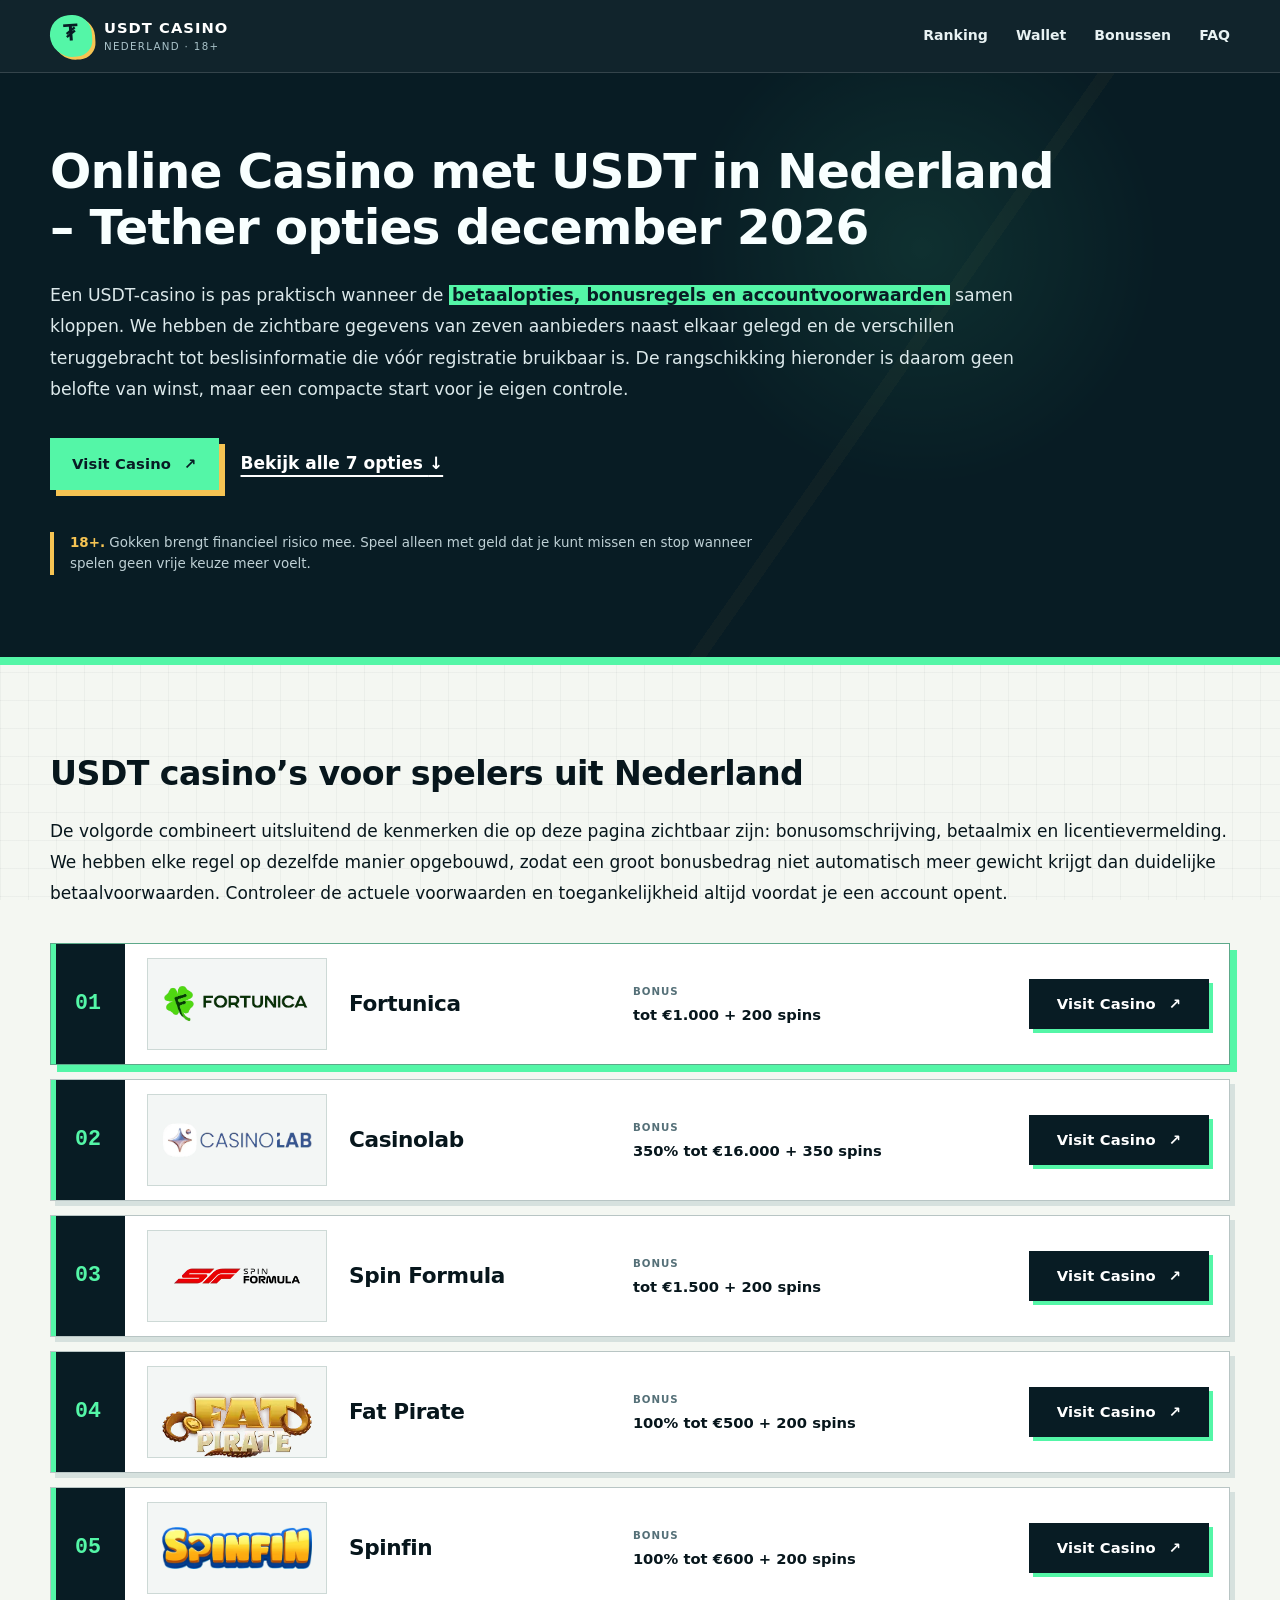
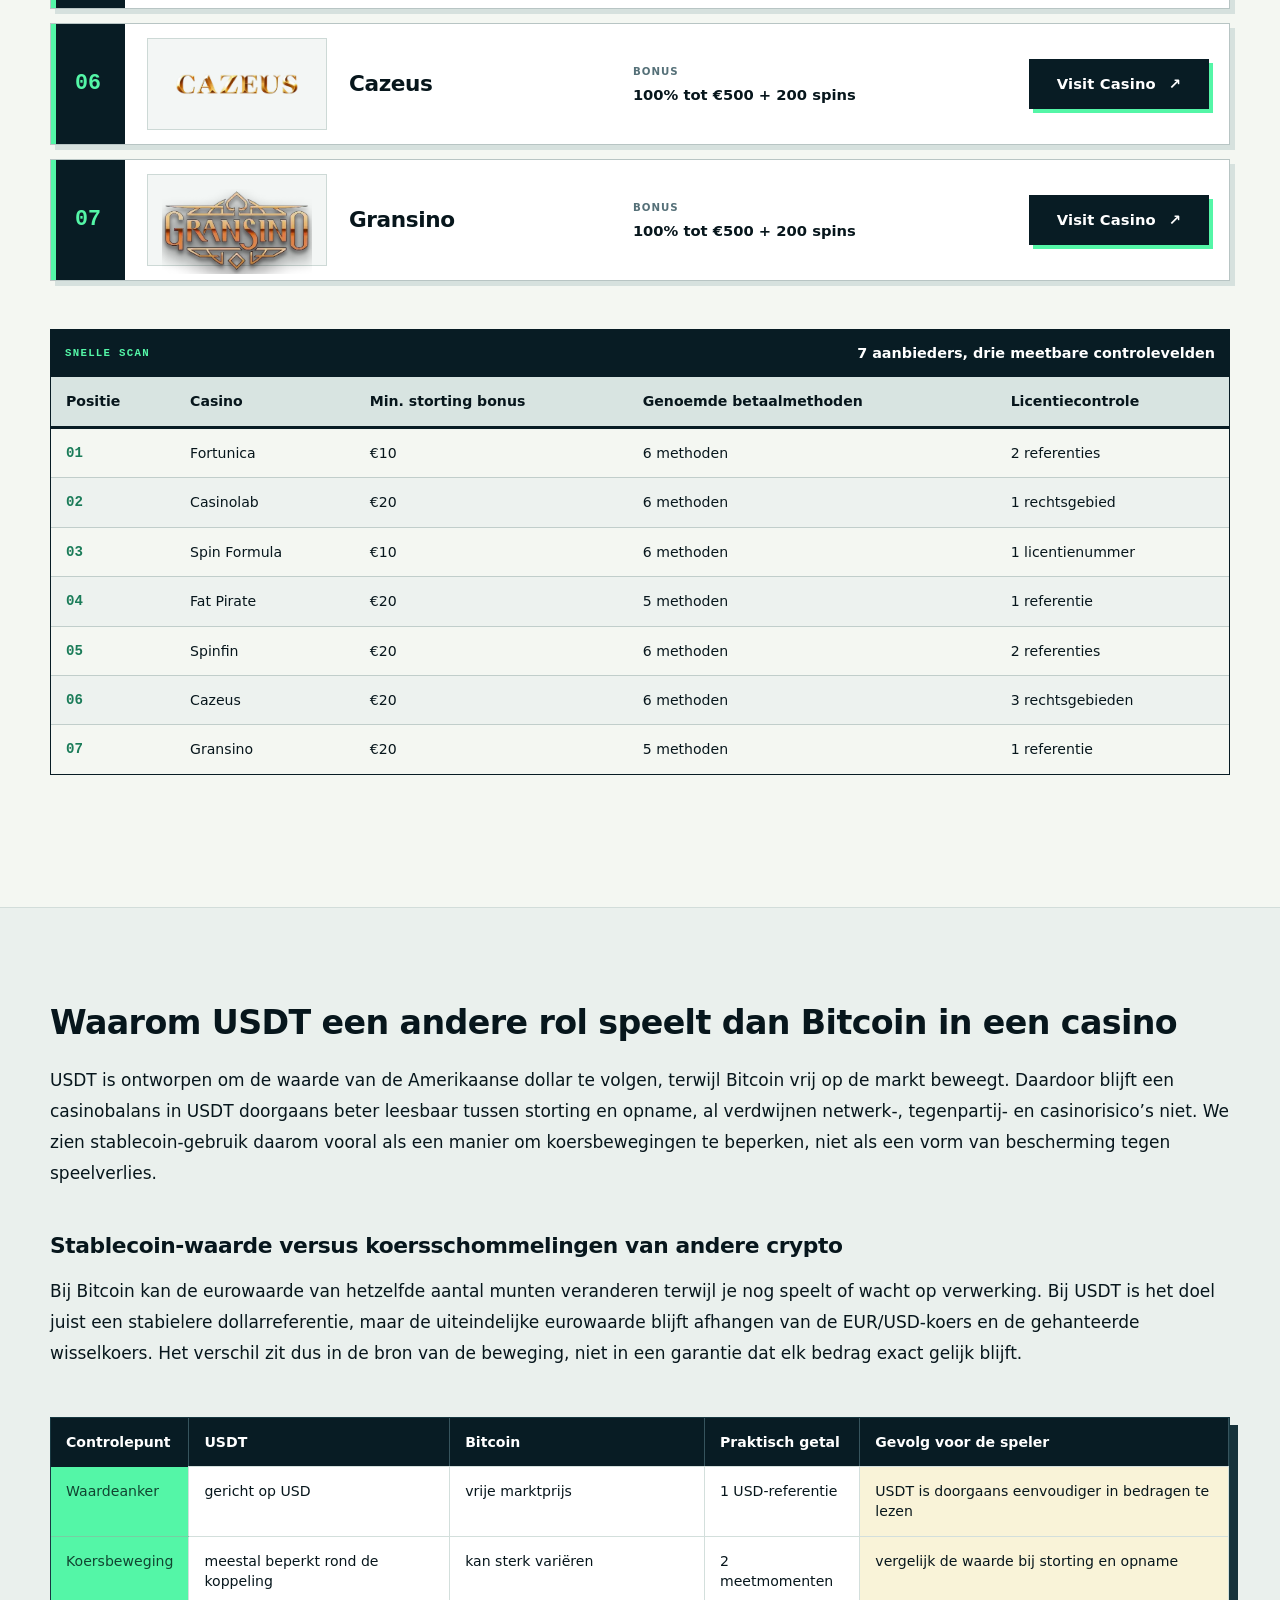
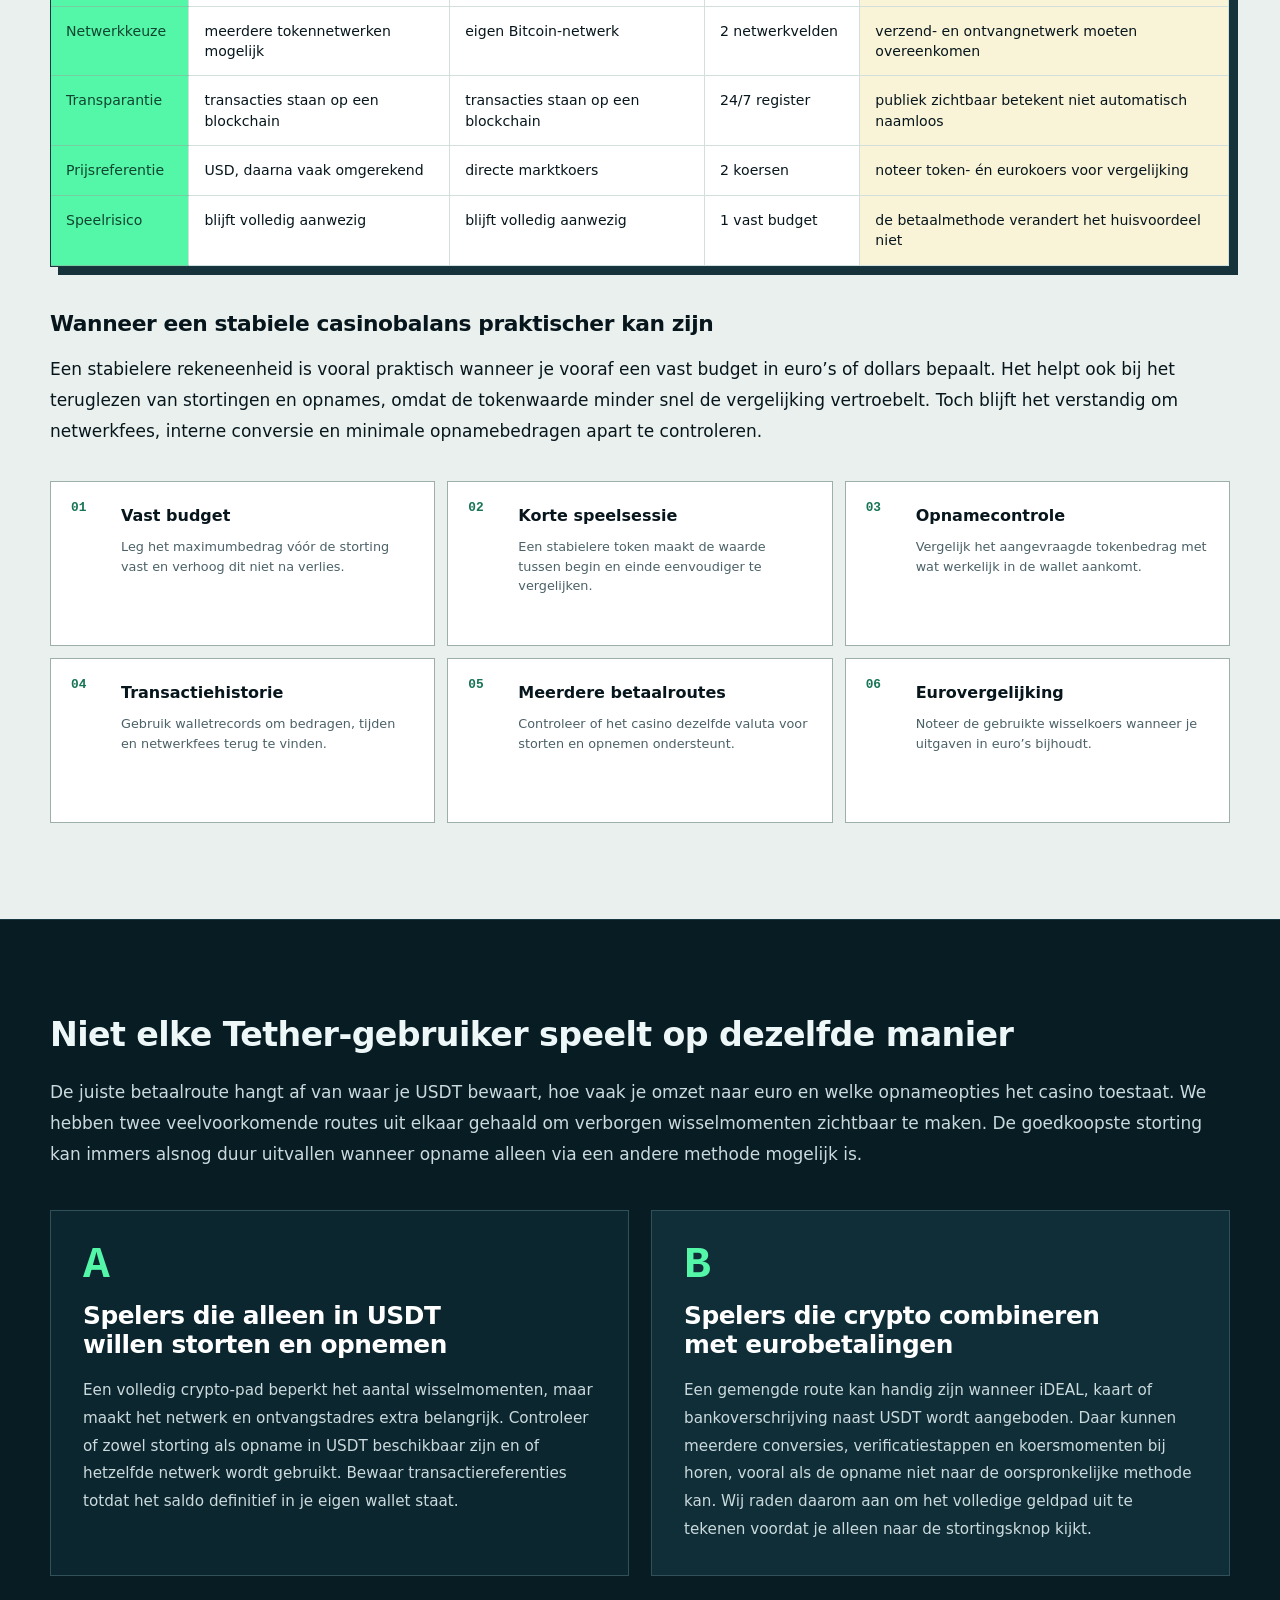
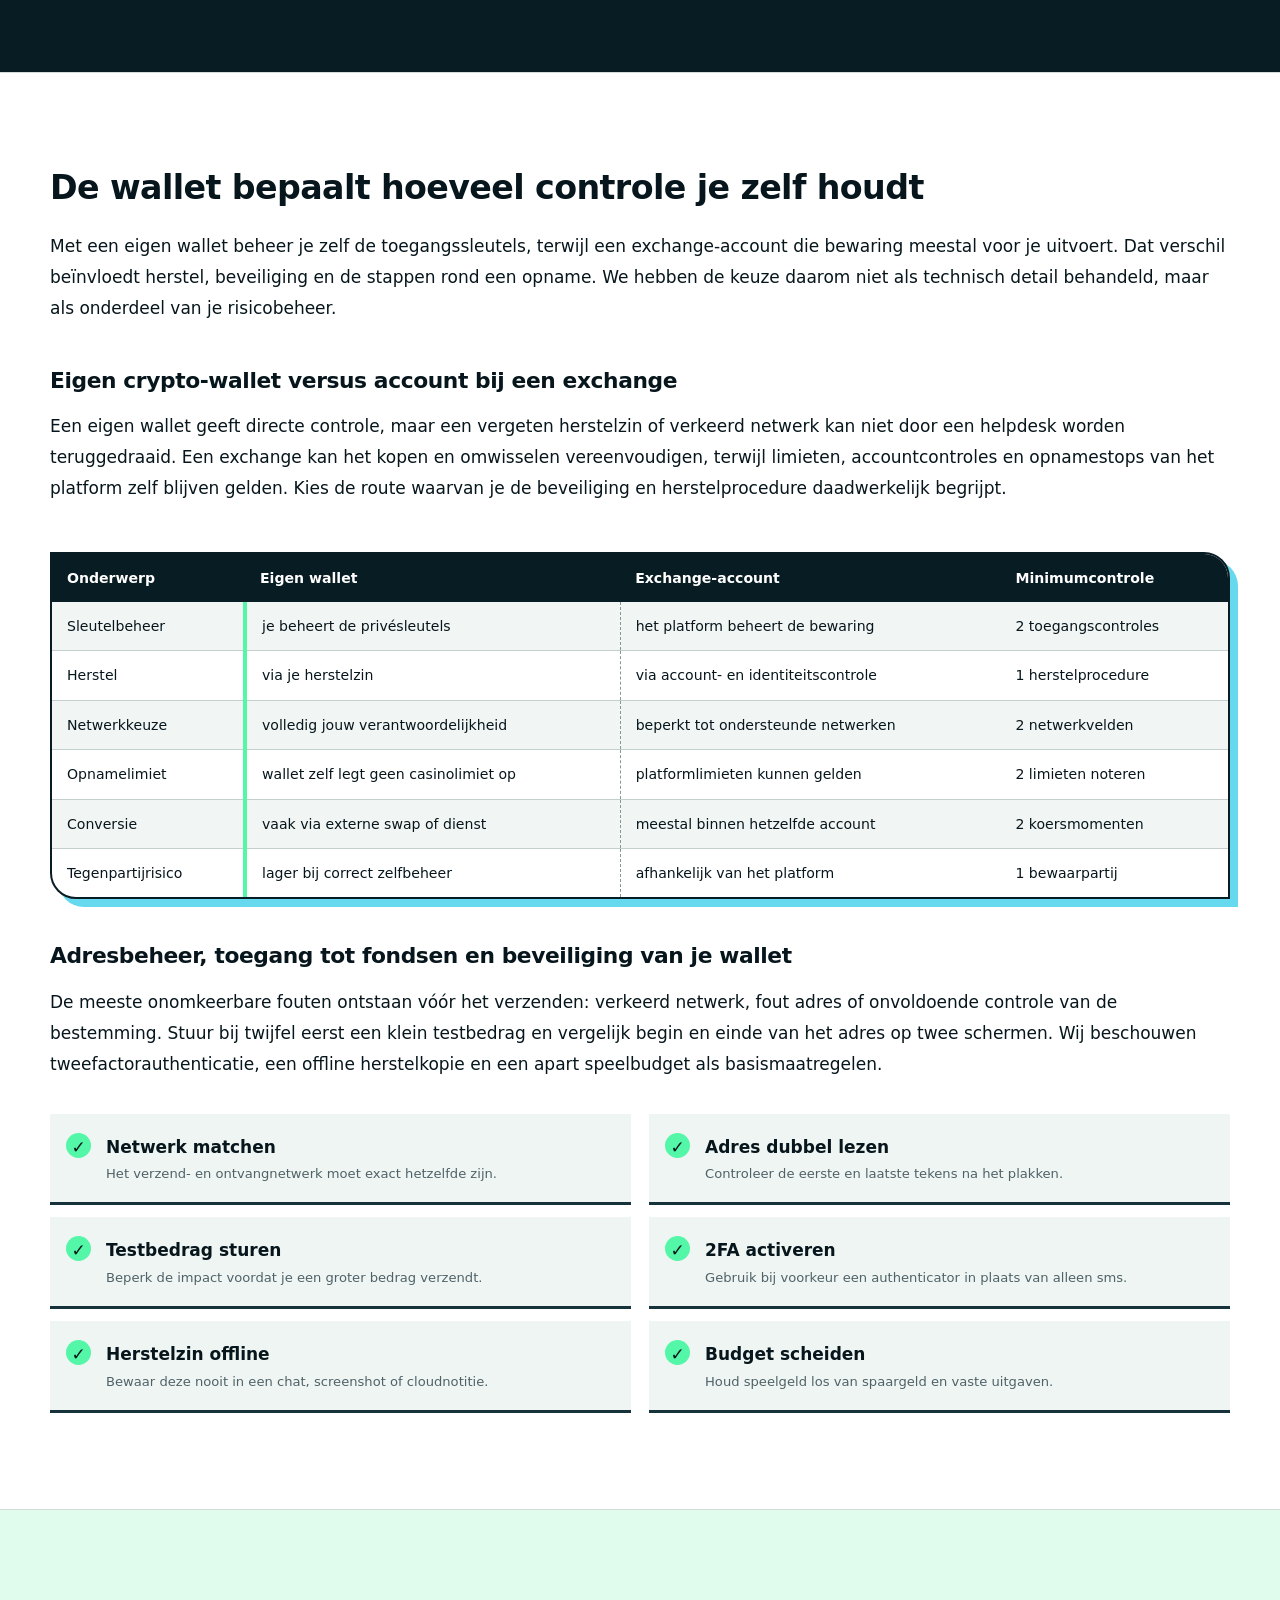
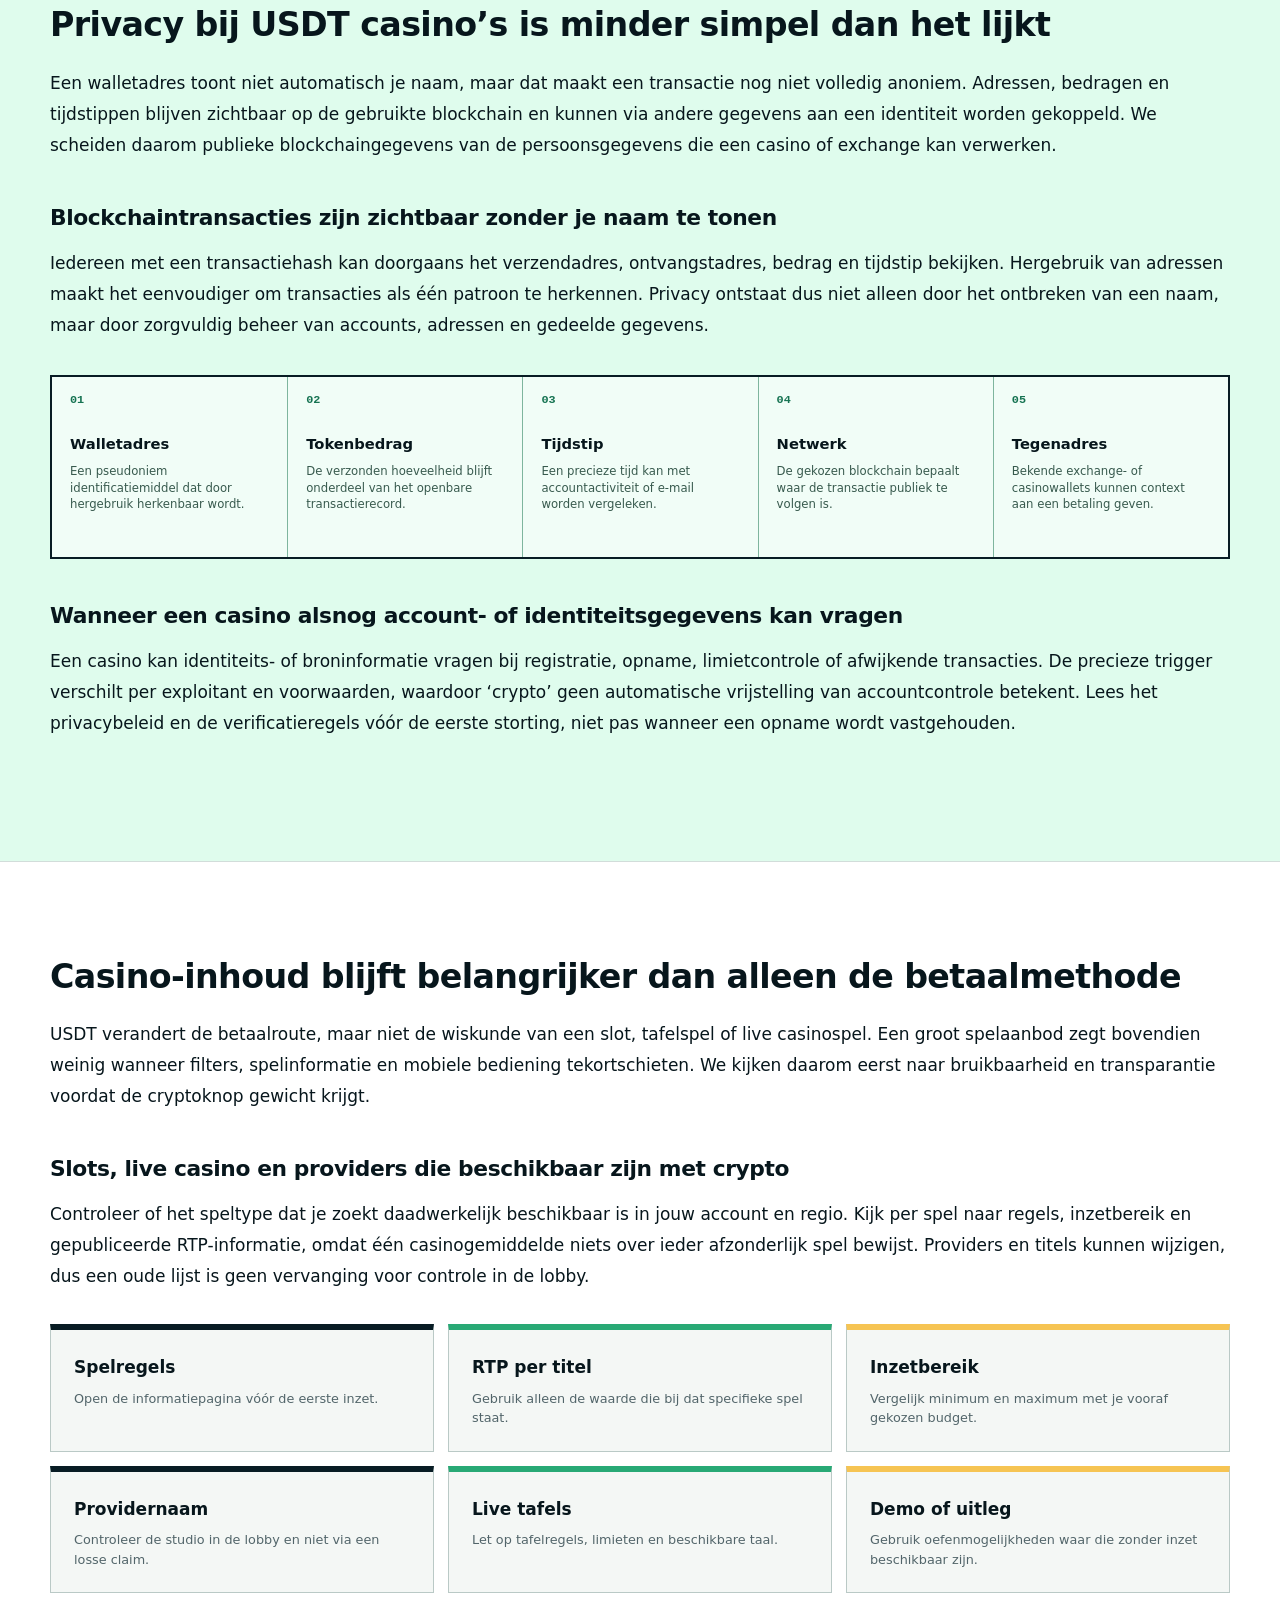
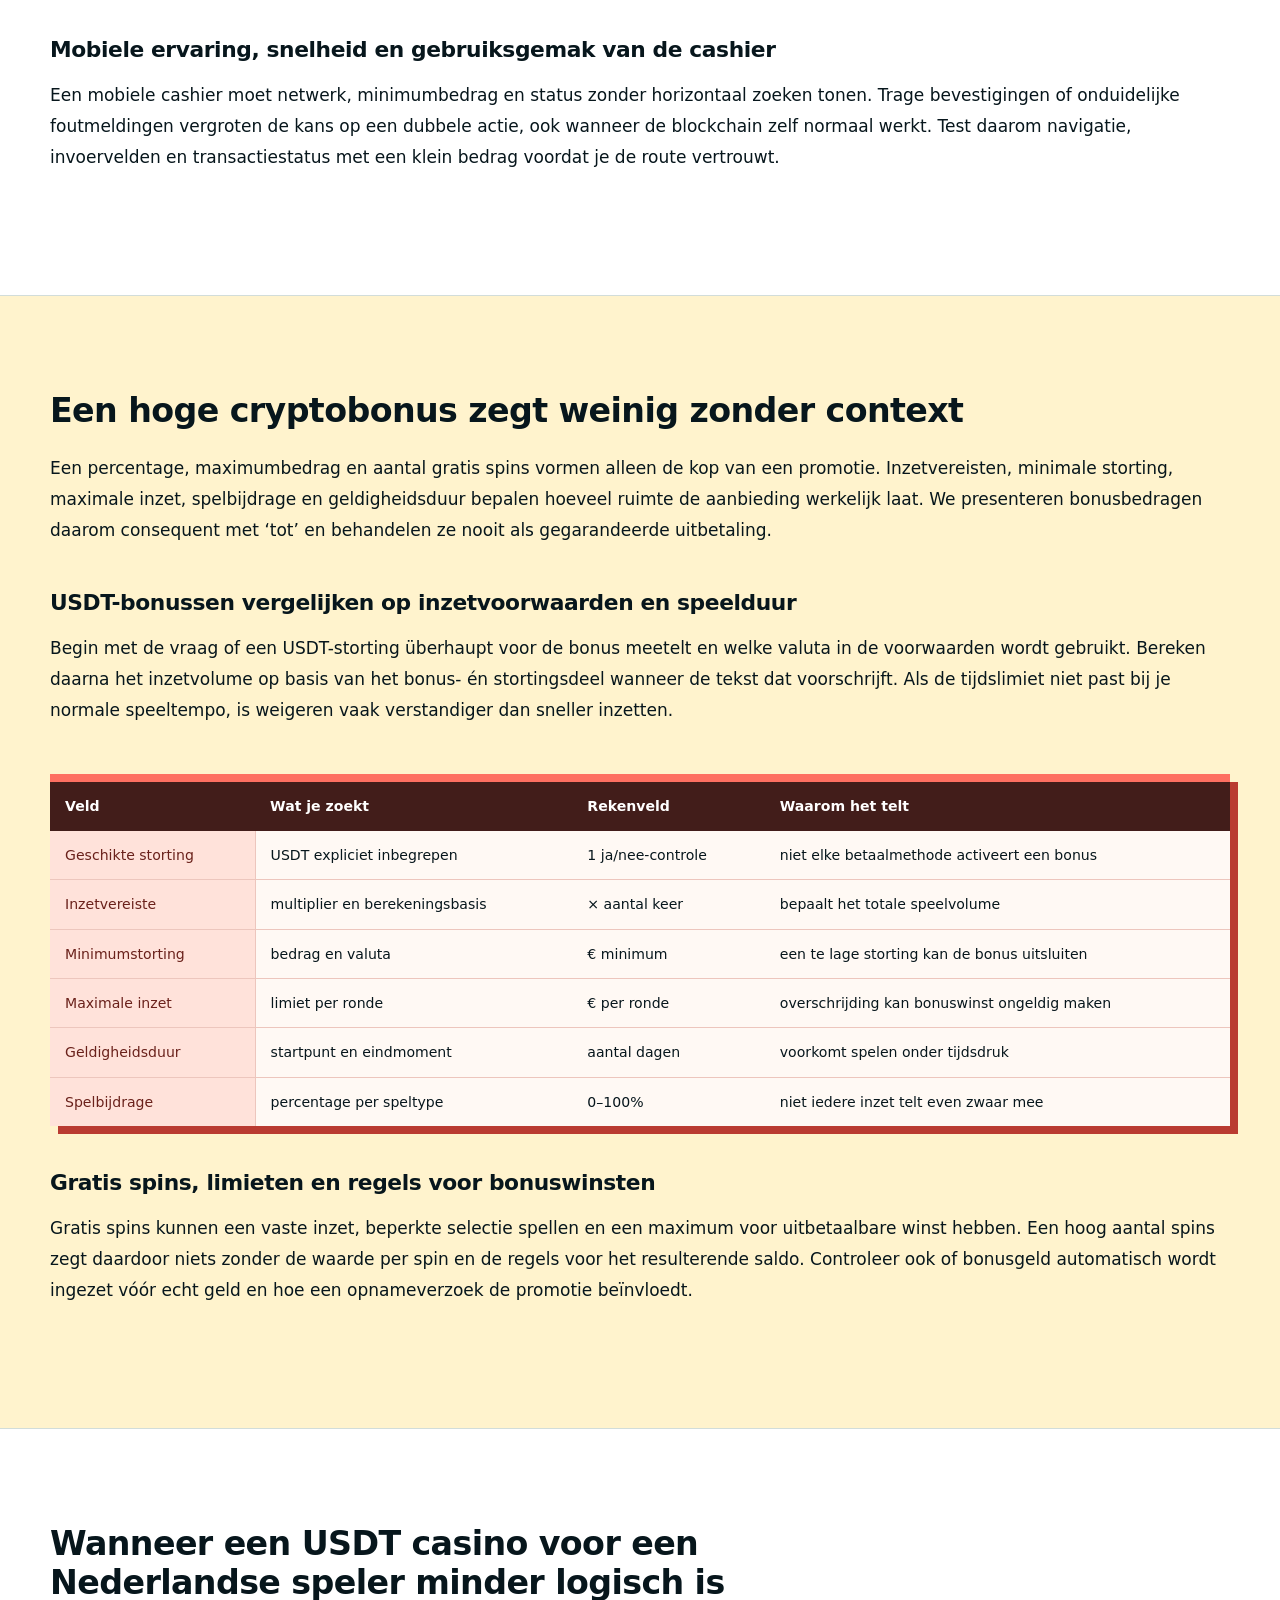
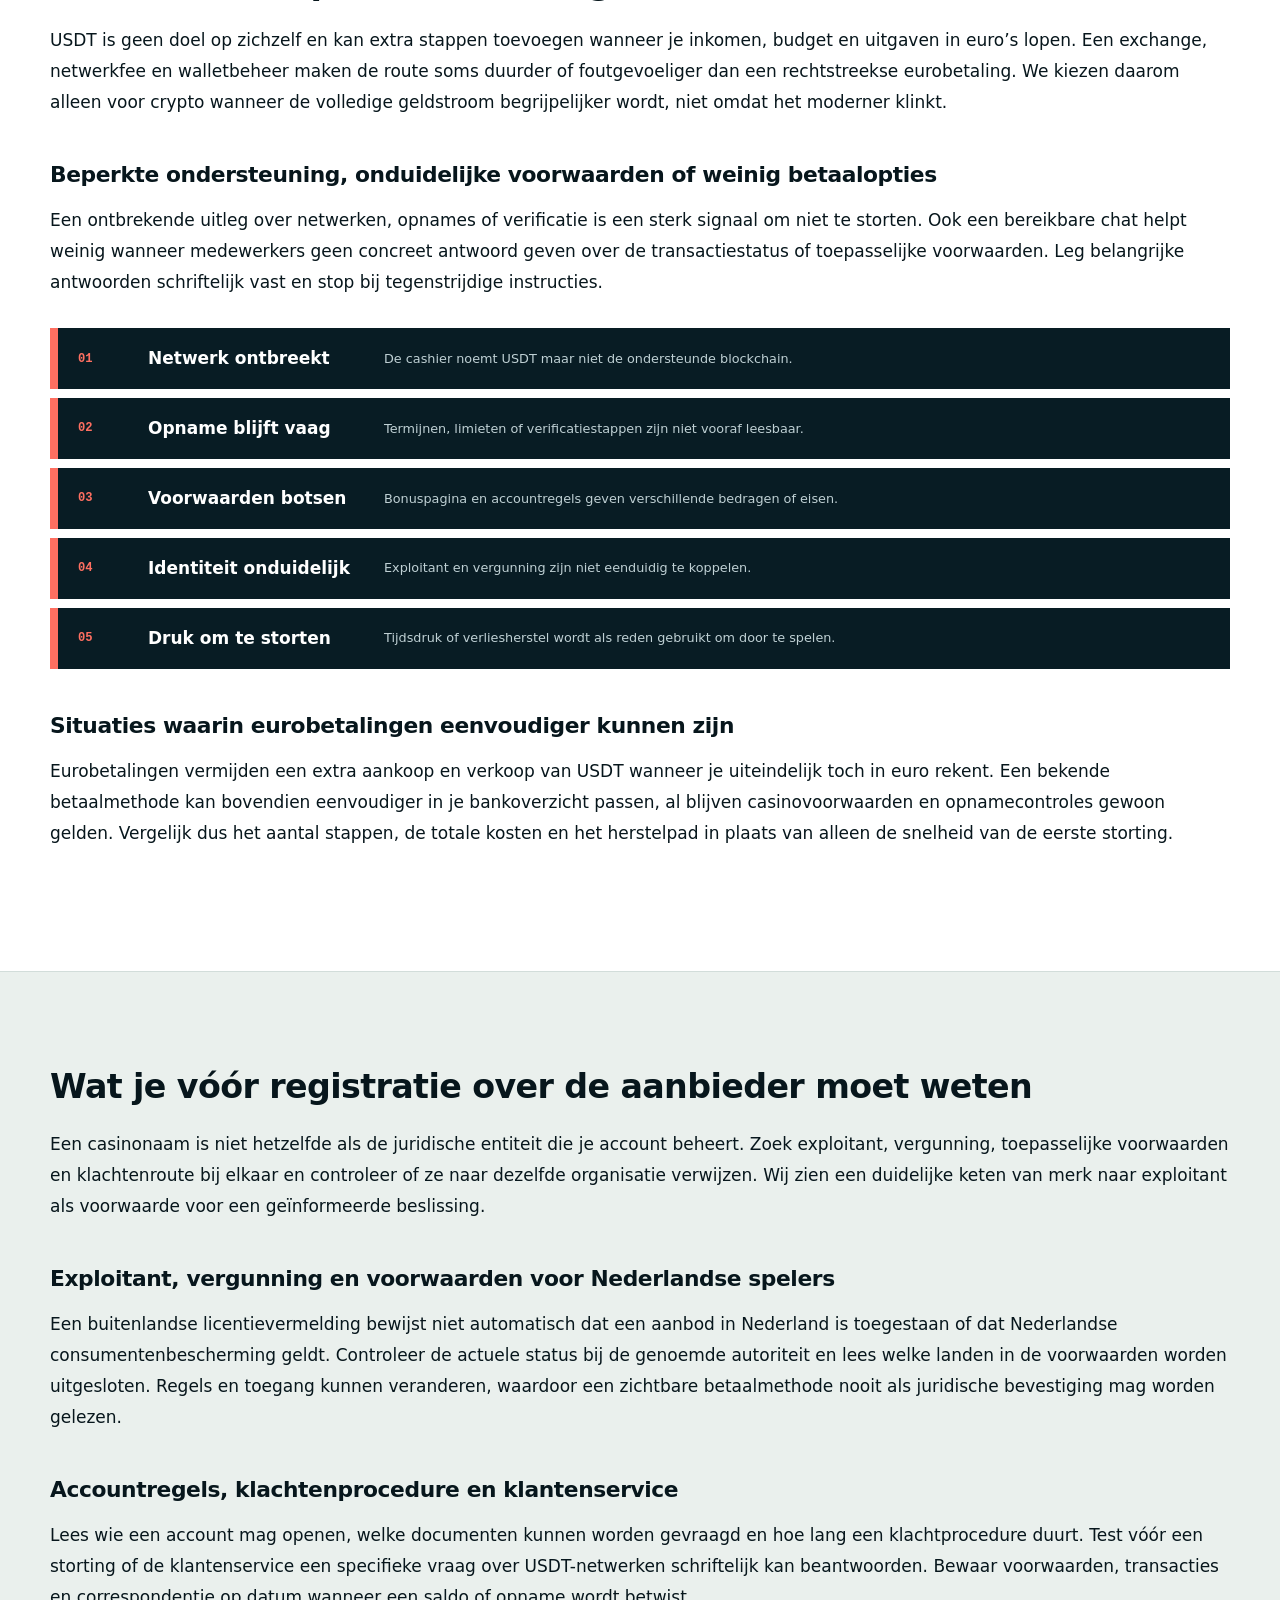
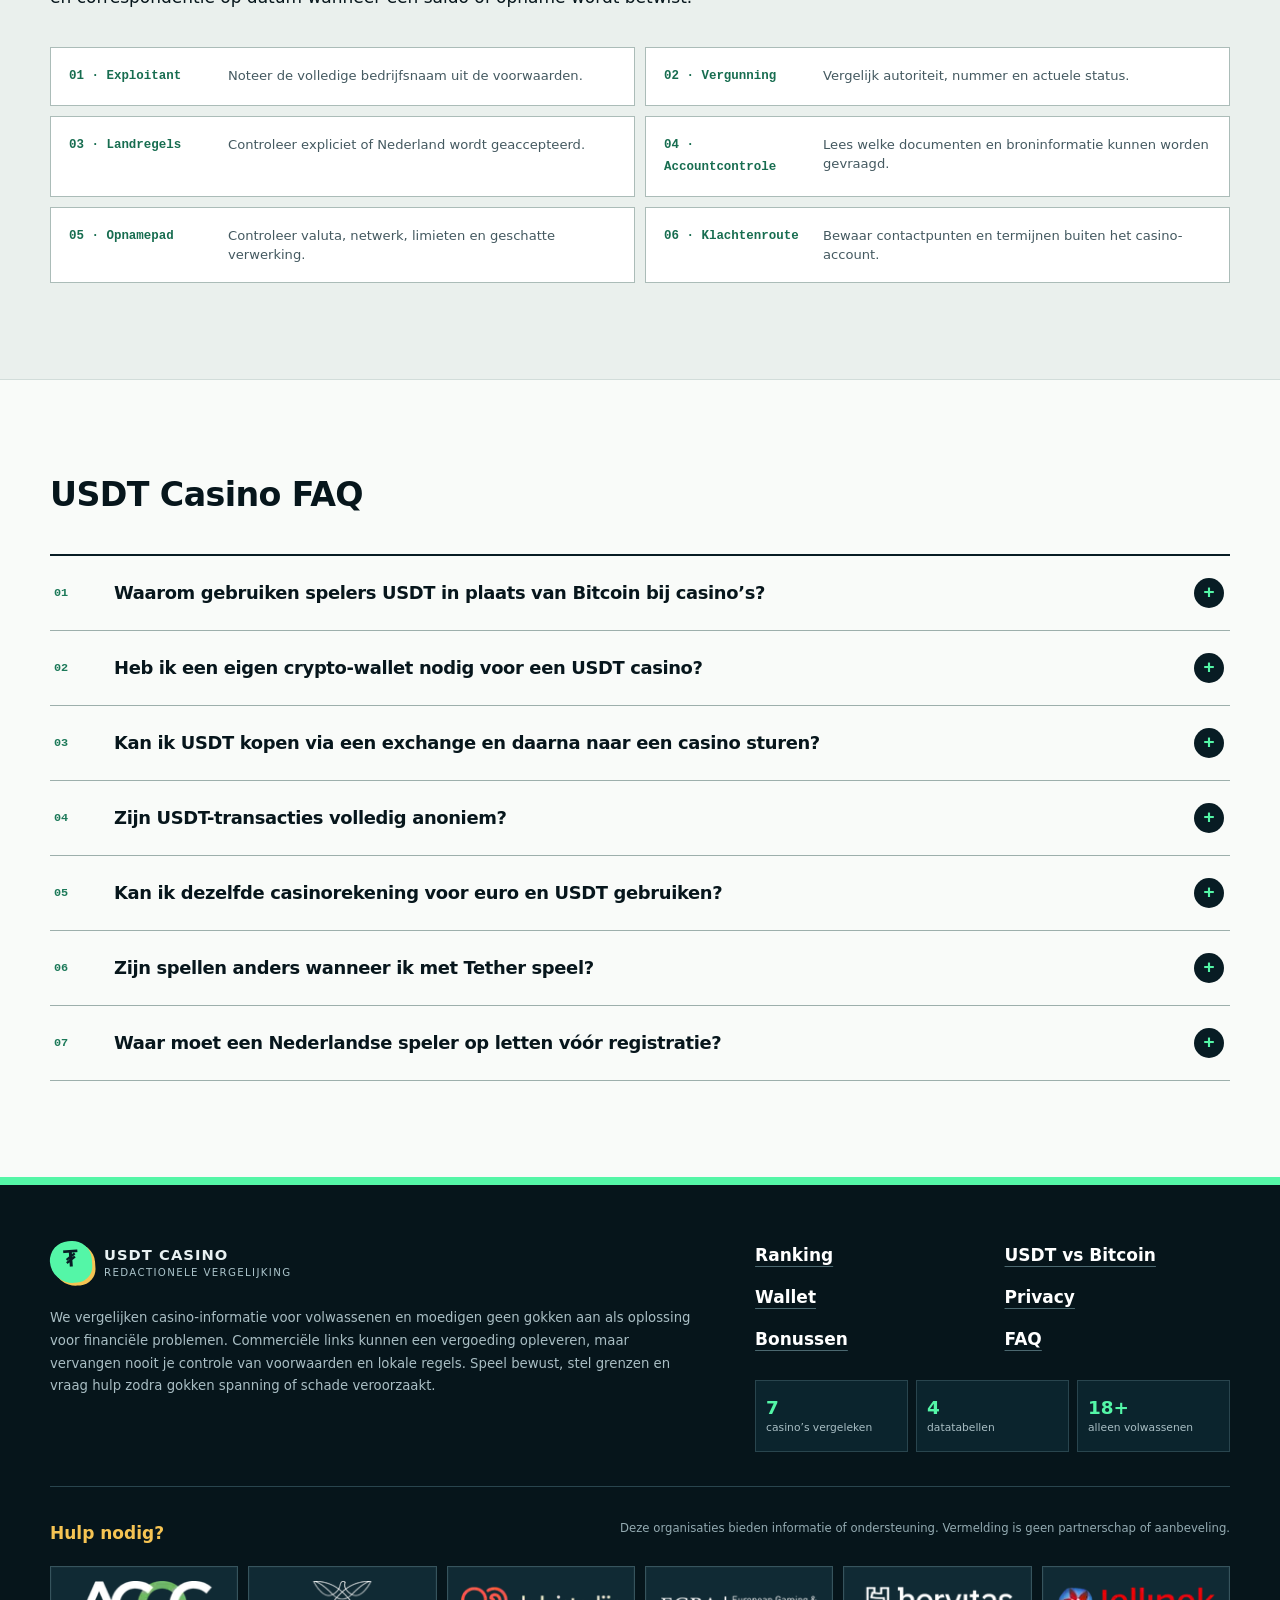
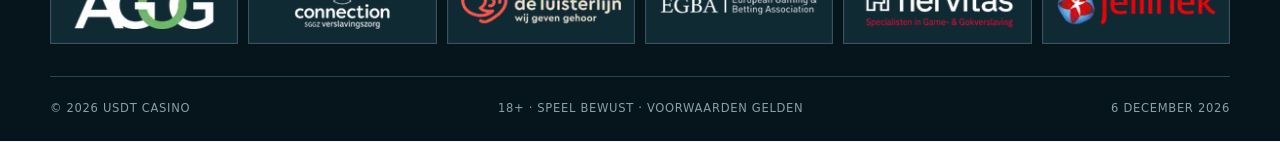
==== index.html @ 29941015 "Add files via upload" ====
<!doctype html>
<html lang="nl-NL">
<head>
  <meta charset="utf-8">
  <meta name="viewport" content="width=device-width, initial-scale=1">
  <title>USDT Casino Nederland — Tether opties september 2026</title>
  <meta name="description" content="Vergelijk 7 USDT casino's voor Nederland op bonus, betaalmogelijkheden en licentievermelding. Bijgewerkt in september 2026.">
  <meta name="robots" content="index,follow,max-image-preview:large">
  <meta name="last-modified" content="2026-09-21">
  <meta property="og:locale" content="nl_NL">
  <meta property="og:type" content="website">
  <meta property="og:title" content="USDT Casino Nederland — Tether opties september 2026">
  <meta property="og:description" content="Een nuchtere vergelijking van 7 casino's met USDT, betaalopties en bonuscontext.">
  <meta property="og:url" content="https://theusdtcasinos.com/">
  <meta property="article:modified_time" content="2026-09-21">
  <meta name="theme-color" content="#081c24">
  <link rel="canonical" href="https://theusdtcasinos.com/">
  <link rel="manifest" href="/manifest.webmanifest">
  <link rel="icon" type="image/svg+xml" href="/favicon.svg">
  <link rel="stylesheet" href="/styles.css">
  <script id="site-schema" type="application/ld+json">
  {
    "@context": "https://schema.org",
    "@graph": [
      {
        "@type": "WebSite",
        "@id": "https://theusdtcasinos.com/#website",
        "url": "https://theusdtcasinos.com/",
        "name": "USDT Casino",
        "inLanguage": "nl-NL"
      },
      {
        "@type": "WebPage",
        "@id": "https://theusdtcasinos.com/#webpage",
        "url": "https://theusdtcasinos.com/",
        "name": "Online Casino met USDT in Nederland – Tether opties september 2026",
        "description": "Vergelijking van zeven casino's met USDT, betaalmogelijkheden, bonusvermeldingen en praktische aandachtspunten.",
        "isPartOf": {"@id": "https://theusdtcasinos.com/#website"},
        "dateModified": "2026-09-21",
        "inLanguage": "nl-NL",
        "mainEntity": {"@id": "https://theusdtcasinos.com/#ranking"}
      },
      {
        "@type": "ItemList",
        "@id": "https://theusdtcasinos.com/#ranking",
        "name": "USDT casino's voor spelers uit Nederland",
        "numberOfItems": 7,
        "itemListOrder": "https://schema.org/ItemListOrderAscending",
        "itemListElement": [
          {"@type":"ListItem","position":1,"name":"Fortunica","url":"https://theusdtcasinos.com/#fortunica"},
          {"@type":"ListItem","position":2,"name":"Casinolab","url":"https://theusdtcasinos.com/#casinolab"},
          {"@type":"ListItem","position":3,"name":"Spin Formula","url":"https://theusdtcasinos.com/#spin-formula"},
          {"@type":"ListItem","position":4,"name":"Fat Pirate","url":"https://theusdtcasinos.com/#fat-pirate"},
          {"@type":"ListItem","position":5,"name":"Spinfin","url":"https://theusdtcasinos.com/#spinfin"},
          {"@type":"ListItem","position":6,"name":"Cazeus","url":"https://theusdtcasinos.com/#cazeus"},
          {"@type":"ListItem","position":7,"name":"Gransino","url":"https://theusdtcasinos.com/#gransino"}
        ]
      }
    ]
  }
  </script>
</head>
<body>
  <a class="skip-link" href="#main">Ga naar de inhoud</a>
  <header class="site-header">
    <div class="shell nav-shell">
      <a class="brand" href="#top" aria-label="USDT Casino, naar boven">
        <span class="brand-mark" aria-hidden="true">₮</span>
        <span class="brand-copy"><strong>USDT CASINO</strong><small>Nederland · 18+</small></span>
      </a>
      <button class="menu-toggle" type="button" aria-expanded="false" aria-controls="primary-nav">
        <span>Menu</span><i aria-hidden="true"></i>
      </button>
      <nav id="primary-nav" class="primary-nav" aria-label="Hoofdnavigatie">
        <a href="#ranking">Ranking</a>
        <a href="#wallet">Wallet</a>
        <a href="#bonussen">Bonussen</a>
        <a href="#faq">FAQ</a>
      </nav>
    </div>
  </header>

  <main id="main">
    <section class="hero" id="top" aria-labelledby="page-title">
      <div class="hero-grid shell">
        <div class="hero-copy">
          <h1 id="page-title">Online Casino met USDT in Nederland – Tether opties <span data-date-mode="month-year">september 2026</span></h1>
          <p>Een USDT-casino is pas praktisch wanneer de <strong>betaalopties, bonusregels en accountvoorwaarden</strong> samen kloppen. We hebben de zichtbare gegevens van zeven aanbieders naast elkaar gelegd en de verschillen teruggebracht tot beslisinformatie die vóór registratie bruikbaar is. De rangschikking hieronder is daarom geen belofte van winst, maar een compacte start voor je eigen controle.</p>
          <div class="hero-actions">
            <a class="button button-primary" href="/visit/" rel="nofollow sponsored">Visit Casino <span aria-hidden="true">↗</span></a>
            <a class="text-link" href="#ranking">Bekijk alle 7 opties <span aria-hidden="true">↓</span></a>
          </div>
          <div class="hero-note" role="note"><strong>18+.</strong> Gokken brengt financieel risico mee. Speel alleen met geld dat je kunt missen en stop wanneer spelen geen vrije keuze meer voelt.</div>
        </div>
      </div>
    </section>

    <section class="ranking-section shell" id="ranking" aria-labelledby="ranking-title">
      <div class="section-heading">
        <h2 id="ranking-title">USDT casino’s voor spelers uit Nederland</h2>
        <p>De volgorde combineert uitsluitend de kenmerken die op deze pagina zichtbaar zijn: bonusomschrijving, betaalmix en licentievermelding. We hebben elke regel op dezelfde manier opgebouwd, zodat een groot bonusbedrag niet automatisch meer gewicht krijgt dan duidelijke betaalvoorwaarden. Controleer de actuele voorwaarden en toegankelijkheid altijd voordat je een account opent.</p>
      </div>

      <div class="rank-list" role="list">
        <article class="rank-card rank-card-featured" id="fortunica" role="listitem">
          <div class="rank-number"><span>01</span></div>
          <div class="logo-well"><img src="/assets/casinos/fortunica.webp" width="450" height="200" alt="Fortunica logo" fetchpriority="high"></div>
          <h3>Fortunica</h3>
          <div class="rank-bonus"><span>Bonus</span><strong>tot €1.000 + 200 spins</strong></div>
          <a class="button button-rank" href="/visit/fortunica/" rel="nofollow sponsored">Visit Casino <b aria-hidden="true">↗</b></a>
        </article>

        <article class="rank-card" id="casinolab" role="listitem">
          <div class="rank-number"><span>02</span></div>
          <div class="logo-well"><img src="/assets/casinos/casinolab.webp" width="450" height="200" alt="Casinolab logo" loading="lazy" decoding="async"></div>
          <h3>Casinolab</h3>
          <div class="rank-bonus"><span>Bonus</span><strong>350% tot €16.000 + 350 spins</strong></div>
          <a class="button button-rank" href="/visit/casinolab/" rel="nofollow sponsored">Visit Casino <b aria-hidden="true">↗</b></a>
        </article>

        <article class="rank-card" id="spin-formula" role="listitem">
          <div class="rank-number"><span>03</span></div>
          <div class="logo-well"><img src="/assets/casinos/spin-formula.webp" width="450" height="200" alt="Spin Formula logo" loading="lazy" decoding="async"></div>
          <h3>Spin Formula</h3>
          <div class="rank-bonus"><span>Bonus</span><strong>tot €1.500 + 200 spins</strong></div>
          <a class="button button-rank" href="/visit/spinformula/" rel="nofollow sponsored">Visit Casino <b aria-hidden="true">↗</b></a>
        </article>

        <article class="rank-card" id="fat-pirate" role="listitem">
          <div class="rank-number"><span>04</span></div>
          <div class="logo-well"><img src="/assets/casinos/fat-pirate.webp" width="450" height="200" alt="Fat Pirate logo" loading="lazy" decoding="async"></div>
          <h3>Fat Pirate</h3>
          <div class="rank-bonus"><span>Bonus</span><strong>100% tot €500 + 200 spins</strong></div>
          <a class="button button-rank" href="/visit/fatpirate/" rel="nofollow sponsored">Visit Casino <b aria-hidden="true">↗</b></a>
        </article>

        <article class="rank-card" id="spinfin" role="listitem">
          <div class="rank-number"><span>05</span></div>
          <div class="logo-well"><img src="/assets/casinos/spinfin.webp" width="450" height="200" alt="Spinfin logo" loading="lazy" decoding="async"></div>
          <h3>Spinfin</h3>
          <div class="rank-bonus"><span>Bonus</span><strong>100% tot €600 + 200 spins</strong></div>
          <a class="button button-rank" href="/visit/spinfin/" rel="nofollow sponsored">Visit Casino <b aria-hidden="true">↗</b></a>
        </article>

        <article class="rank-card" id="cazeus" role="listitem">
          <div class="rank-number"><span>06</span></div>
          <div class="logo-well"><img src="/assets/casinos/cazeus.webp" width="450" height="200" alt="Cazeus logo" loading="lazy" decoding="async"></div>
          <h3>Cazeus</h3>
          <div class="rank-bonus"><span>Bonus</span><strong>100% tot €500 + 200 spins</strong></div>
          <a class="button button-rank" href="/visit/cazeus/" rel="nofollow sponsored">Visit Casino <b aria-hidden="true">↗</b></a>
        </article>

        <article class="rank-card" id="gransino" role="listitem">
          <div class="rank-number"><span>07</span></div>
          <div class="logo-well"><img src="/assets/casinos/gransino.webp" width="450" height="200" alt="Gransino logo" loading="lazy" decoding="async"></div>
          <h3>Gransino</h3>
          <div class="rank-bonus"><span>Bonus</span><strong>100% tot €500 + 200 spins</strong></div>
          <a class="button button-rank" href="/visit/gransino/" rel="nofollow sponsored">Visit Casino <b aria-hidden="true">↗</b></a>
        </article>
      </div>

      <div class="table-block table-ledger" aria-labelledby="table-ranking-title">
        <div class="table-kicker"><span>Snelle scan</span><b id="table-ranking-title">7 aanbieders, drie meetbare controlevelden</b></div>
        <div class="table-scroll" tabindex="0">
          <table>
            <caption>Samenvatting van minimumstorting, betaalmix en licentievermeldingen</caption>
            <thead><tr><th scope="col">Positie</th><th scope="col">Casino</th><th scope="col">Min. storting bonus</th><th scope="col">Genoemde betaalmethoden</th><th scope="col">Licentiecontrole</th></tr></thead>
            <tbody>
              <tr><td>01</td><th scope="row">Fortunica</th><td>€10</td><td>6 methoden</td><td>2 referenties</td></tr>
              <tr><td>02</td><th scope="row">Casinolab</th><td>€20</td><td>6 methoden</td><td>1 rechtsgebied</td></tr>
              <tr><td>03</td><th scope="row">Spin Formula</th><td>€10</td><td>6 methoden</td><td>1 licentienummer</td></tr>
              <tr><td>04</td><th scope="row">Fat Pirate</th><td>€20</td><td>5 methoden</td><td>1 referentie</td></tr>
              <tr><td>05</td><th scope="row">Spinfin</th><td>€20</td><td>6 methoden</td><td>2 referenties</td></tr>
              <tr><td>06</td><th scope="row">Cazeus</th><td>€20</td><td>6 methoden</td><td>3 rechtsgebieden</td></tr>
              <tr><td>07</td><th scope="row">Gransino</th><td>€20</td><td>5 methoden</td><td>1 referentie</td></tr>
            </tbody>
          </table>
        </div>
      </div>
    </section>

    <section class="editorial-section tone-light" id="tether">
      <div class="shell prose-shell">
        <h2>Waarom USDT een andere rol speelt dan Bitcoin in een casino</h2>
        <p>USDT is ontworpen om de waarde van de Amerikaanse dollar te volgen, terwijl Bitcoin vrij op de markt beweegt. Daardoor blijft een casinobalans in USDT doorgaans beter leesbaar tussen storting en opname, al verdwijnen netwerk-, tegenpartij- en casinorisico’s niet. We zien stablecoin-gebruik daarom vooral als een manier om koersbewegingen te beperken, niet als een vorm van bescherming tegen speelverlies.</p>

        <h3>Stablecoin-waarde versus koersschommelingen van andere crypto</h3>
        <p>Bij Bitcoin kan de eurowaarde van hetzelfde aantal munten veranderen terwijl je nog speelt of wacht op verwerking. Bij USDT is het doel juist een stabielere dollarreferentie, maar de uiteindelijke eurowaarde blijft afhangen van de EUR/USD-koers en de gehanteerde wisselkoers. Het verschil zit dus in de bron van de beweging, niet in een garantie dat elk bedrag exact gelijk blijft.</p>
        <div class="table-block table-matrix">
          <div class="table-scroll" tabindex="0">
            <table>
              <caption>Praktische vergelijking tussen USDT en Bitcoin</caption>
              <thead><tr><th scope="col">Controlepunt</th><th scope="col">USDT</th><th scope="col">Bitcoin</th><th scope="col">Praktisch getal</th><th scope="col">Gevolg voor de speler</th></tr></thead>
              <tbody>
                <tr><th scope="row">Waardeanker</th><td>gericht op USD</td><td>vrije marktprijs</td><td>1 USD-referentie</td><td>USDT is doorgaans eenvoudiger in bedragen te lezen</td></tr>
                <tr><th scope="row">Koersbeweging</th><td>meestal beperkt rond de koppeling</td><td>kan sterk variëren</td><td>2 meetmomenten</td><td>vergelijk de waarde bij storting en opname</td></tr>
                <tr><th scope="row">Netwerkkeuze</th><td>meerdere tokennetwerken mogelijk</td><td>eigen Bitcoin-netwerk</td><td>2 netwerkvelden</td><td>verzend- en ontvangnetwerk moeten overeenkomen</td></tr>
                <tr><th scope="row">Transparantie</th><td>transacties staan op een blockchain</td><td>transacties staan op een blockchain</td><td>24/7 register</td><td>publiek zichtbaar betekent niet automatisch naamloos</td></tr>
                <tr><th scope="row">Prijsreferentie</th><td>USD, daarna vaak omgerekend</td><td>directe marktkoers</td><td>2 koersen</td><td>noteer token- én eurokoers voor vergelijking</td></tr>
                <tr><th scope="row">Speelrisico</th><td>blijft volledig aanwezig</td><td>blijft volledig aanwezig</td><td>1 vast budget</td><td>de betaalmethode verandert het huisvoordeel niet</td></tr>
              </tbody>
            </table>
          </div>
        </div>

        <h3>Wanneer een stabiele casinobalans praktischer kan zijn</h3>
        <p>Een stabielere rekeneenheid is vooral praktisch wanneer je vooraf een vast budget in euro’s of dollars bepaalt. Het helpt ook bij het teruglezen van stortingen en opnames, omdat de tokenwaarde minder snel de vergelijking vertroebelt. Toch blijft het verstandig om netwerkfees, interne conversie en minimale opnamebedragen apart te controleren.</p>
        <ol class="list-steps" aria-label="Zes momenten waarop USDT praktisch kan zijn">
          <li><span>01</span><div><b>Vast budget</b><small>Leg het maximumbedrag vóór de storting vast en verhoog dit niet na verlies.</small></div></li>
          <li><span>02</span><div><b>Korte speelsessie</b><small>Een stabielere token maakt de waarde tussen begin en einde eenvoudiger te vergelijken.</small></div></li>
          <li><span>03</span><div><b>Opnamecontrole</b><small>Vergelijk het aangevraagde tokenbedrag met wat werkelijk in de wallet aankomt.</small></div></li>
          <li><span>04</span><div><b>Transactiehistorie</b><small>Gebruik walletrecords om bedragen, tijden en netwerkfees terug te vinden.</small></div></li>
          <li><span>05</span><div><b>Meerdere betaalroutes</b><small>Controleer of het casino dezelfde valuta voor storten en opnemen ondersteunt.</small></div></li>
          <li><span>06</span><div><b>Eurovergelijking</b><small>Noteer de gebruikte wisselkoers wanneer je uitgaven in euro’s bijhoudt.</small></div></li>
        </ol>
      </div>
    </section>

    <section class="editorial-section tone-dark" id="spelprofiel">
      <div class="shell prose-shell">
        <h2>Niet elke Tether-gebruiker speelt op dezelfde manier</h2>
        <p>De juiste betaalroute hangt af van waar je USDT bewaart, hoe vaak je omzet naar euro en welke opnameopties het casino toestaat. We hebben twee veelvoorkomende routes uit elkaar gehaald om verborgen wisselmomenten zichtbaar te maken. De goedkoopste storting kan immers alsnog duur uitvallen wanneer opname alleen via een andere methode mogelijk is.</p>

        <div class="profile-grid">
          <article>
            <span class="profile-no">A</span>
            <h3>Spelers die alleen in USDT willen storten en opnemen</h3>
            <p>Een volledig crypto-pad beperkt het aantal wisselmomenten, maar maakt het netwerk en ontvangstadres extra belangrijk. Controleer of zowel storting als opname in USDT beschikbaar zijn en of hetzelfde netwerk wordt gebruikt. Bewaar transactiereferenties totdat het saldo definitief in je eigen wallet staat.</p>
          </article>
          <article>
            <span class="profile-no">B</span>
            <h3>Spelers die crypto combineren met eurobetalingen</h3>
            <p>Een gemengde route kan handig zijn wanneer iDEAL, kaart of bankoverschrijving naast USDT wordt aangeboden. Daar kunnen meerdere conversies, verificatiestappen en koersmomenten bij horen, vooral als de opname niet naar de oorspronkelijke methode kan. Wij raden daarom aan om het volledige geldpad uit te tekenen voordat je alleen naar de stortingsknop kijkt.</p>
          </article>
        </div>
      </div>
    </section>

    <section class="editorial-section" id="wallet">
      <div class="shell prose-shell">
        <h2>De wallet bepaalt hoeveel controle je zelf houdt</h2>
        <p>Met een eigen wallet beheer je zelf de toegangssleutels, terwijl een exchange-account die bewaring meestal voor je uitvoert. Dat verschil beïnvloedt herstel, beveiliging en de stappen rond een opname. We hebben de keuze daarom niet als technisch detail behandeld, maar als onderdeel van je risicobeheer.</p>

        <h3>Eigen crypto-wallet versus account bij een exchange</h3>
        <p>Een eigen wallet geeft directe controle, maar een vergeten herstelzin of verkeerd netwerk kan niet door een helpdesk worden teruggedraaid. Een exchange kan het kopen en omwisselen vereenvoudigen, terwijl limieten, accountcontroles en opnamestops van het platform zelf blijven gelden. Kies de route waarvan je de beveiliging en herstelprocedure daadwerkelijk begrijpt.</p>
        <div class="table-block table-split">
          <div class="table-scroll" tabindex="0">
            <table>
              <caption>Zes verschillen tussen eigen bewaring en een exchange-account</caption>
              <thead><tr><th scope="col">Onderwerp</th><th scope="col">Eigen wallet</th><th scope="col">Exchange-account</th><th scope="col">Minimumcontrole</th></tr></thead>
              <tbody>
                <tr><th scope="row">Sleutelbeheer</th><td>je beheert de privésleutels</td><td>het platform beheert de bewaring</td><td>2 toegangscontroles</td></tr>
                <tr><th scope="row">Herstel</th><td>via je herstelzin</td><td>via account- en identiteitscontrole</td><td>1 herstelprocedure</td></tr>
                <tr><th scope="row">Netwerkkeuze</th><td>volledig jouw verantwoordelijkheid</td><td>beperkt tot ondersteunde netwerken</td><td>2 netwerkvelden</td></tr>
                <tr><th scope="row">Opnamelimiet</th><td>wallet zelf legt geen casinolimiet op</td><td>platformlimieten kunnen gelden</td><td>2 limieten noteren</td></tr>
                <tr><th scope="row">Conversie</th><td>vaak via externe swap of dienst</td><td>meestal binnen hetzelfde account</td><td>2 koersmomenten</td></tr>
                <tr><th scope="row">Tegenpartijrisico</th><td>lager bij correct zelfbeheer</td><td>afhankelijk van het platform</td><td>1 bewaarpartij</td></tr>
              </tbody>
            </table>
          </div>
        </div>

        <h3>Adresbeheer, toegang tot fondsen en beveiliging van je wallet</h3>
        <p>De meeste onomkeerbare fouten ontstaan vóór het verzenden: verkeerd netwerk, fout adres of onvoldoende controle van de bestemming. Stuur bij twijfel eerst een klein testbedrag en vergelijk begin en einde van het adres op twee schermen. Wij beschouwen tweefactorauthenticatie, een offline herstelkopie en een apart speelbudget als basismaatregelen.</p>
        <ul class="list-checks" aria-label="Walletcontrole in zes punten">
          <li><b>Netwerk matchen</b><span>Het verzend- en ontvangnetwerk moet exact hetzelfde zijn.</span></li>
          <li><b>Adres dubbel lezen</b><span>Controleer de eerste en laatste tekens na het plakken.</span></li>
          <li><b>Testbedrag sturen</b><span>Beperk de impact voordat je een groter bedrag verzendt.</span></li>
          <li><b>2FA activeren</b><span>Gebruik bij voorkeur een authenticator in plaats van alleen sms.</span></li>
          <li><b>Herstelzin offline</b><span>Bewaar deze nooit in een chat, screenshot of cloudnotitie.</span></li>
          <li><b>Budget scheiden</b><span>Houd speelgeld los van spaargeld en vaste uitgaven.</span></li>
        </ul>
      </div>
    </section>

    <section class="editorial-section tone-mint" id="privacy">
      <div class="shell prose-shell">
        <h2>Privacy bij USDT casino’s is minder simpel dan het lijkt</h2>
        <p>Een walletadres toont niet automatisch je naam, maar dat maakt een transactie nog niet volledig anoniem. Adressen, bedragen en tijdstippen blijven zichtbaar op de gebruikte blockchain en kunnen via andere gegevens aan een identiteit worden gekoppeld. We scheiden daarom publieke blockchaingegevens van de persoonsgegevens die een casino of exchange kan verwerken.</p>

        <h3>Blockchaintransacties zijn zichtbaar zonder je naam te tonen</h3>
        <p>Iedereen met een transactiehash kan doorgaans het verzendadres, ontvangstadres, bedrag en tijdstip bekijken. Hergebruik van adressen maakt het eenvoudiger om transacties als één patroon te herkennen. Privacy ontstaat dus niet alleen door het ontbreken van een naam, maar door zorgvuldig beheer van accounts, adressen en gedeelde gegevens.</p>
        <ul class="list-signals" aria-label="Vijf zichtbare transactiesignalen">
          <li><span>01</span><b>Walletadres</b><small>Een pseudoniem identificatiemiddel dat door hergebruik herkenbaar wordt.</small></li>
          <li><span>02</span><b>Tokenbedrag</b><small>De verzonden hoeveelheid blijft onderdeel van het openbare transactierecord.</small></li>
          <li><span>03</span><b>Tijdstip</b><small>Een precieze tijd kan met accountactiviteit of e-mail worden vergeleken.</small></li>
          <li><span>04</span><b>Netwerk</b><small>De gekozen blockchain bepaalt waar de transactie publiek te volgen is.</small></li>
          <li><span>05</span><b>Tegenadres</b><small>Bekende exchange- of casinowallets kunnen context aan een betaling geven.</small></li>
        </ul>

        <h3>Wanneer een casino alsnog account- of identiteitsgegevens kan vragen</h3>
        <p>Een casino kan identiteits- of broninformatie vragen bij registratie, opname, limietcontrole of afwijkende transacties. De precieze trigger verschilt per exploitant en voorwaarden, waardoor ‘crypto’ geen automatische vrijstelling van accountcontrole betekent. Lees het privacybeleid en de verificatieregels vóór de eerste storting, niet pas wanneer een opname wordt vastgehouden.</p>
      </div>
    </section>

    <section class="editorial-section" id="spellen">
      <div class="shell prose-shell">
        <h2>Casino-inhoud blijft belangrijker dan alleen de betaalmethode</h2>
        <p>USDT verandert de betaalroute, maar niet de wiskunde van een slot, tafelspel of live casinospel. Een groot spelaanbod zegt bovendien weinig wanneer filters, spelinformatie en mobiele bediening tekortschieten. We kijken daarom eerst naar bruikbaarheid en transparantie voordat de cryptoknop gewicht krijgt.</p>

        <h3>Slots, live casino en providers die beschikbaar zijn met crypto</h3>
        <p>Controleer of het speltype dat je zoekt daadwerkelijk beschikbaar is in jouw account en regio. Kijk per spel naar regels, inzetbereik en gepubliceerde RTP-informatie, omdat één casinogemiddelde niets over ieder afzonderlijk spel bewijst. Providers en titels kunnen wijzigen, dus een oude lijst is geen vervanging voor controle in de lobby.</p>
        <ul class="list-features" aria-label="Zes controles voor het spelaanbod">
          <li><b>Spelregels</b><span>Open de informatiepagina vóór de eerste inzet.</span></li>
          <li><b>RTP per titel</b><span>Gebruik alleen de waarde die bij dat specifieke spel staat.</span></li>
          <li><b>Inzetbereik</b><span>Vergelijk minimum en maximum met je vooraf gekozen budget.</span></li>
          <li><b>Providernaam</b><span>Controleer de studio in de lobby en niet via een losse claim.</span></li>
          <li><b>Live tafels</b><span>Let op tafelregels, limieten en beschikbare taal.</span></li>
          <li><b>Demo of uitleg</b><span>Gebruik oefenmogelijkheden waar die zonder inzet beschikbaar zijn.</span></li>
        </ul>

        <h3>Mobiele ervaring, snelheid en gebruiksgemak van de cashier</h3>
        <p>Een mobiele cashier moet netwerk, minimumbedrag en status zonder horizontaal zoeken tonen. Trage bevestigingen of onduidelijke foutmeldingen vergroten de kans op een dubbele actie, ook wanneer de blockchain zelf normaal werkt. Test daarom navigatie, invoervelden en transactiestatus met een klein bedrag voordat je de route vertrouwt.</p>
      </div>
    </section>

    <section class="editorial-section tone-amber" id="bonussen">
      <div class="shell prose-shell">
        <h2>Een hoge cryptobonus zegt weinig zonder context</h2>
        <p>Een percentage, maximumbedrag en aantal gratis spins vormen alleen de kop van een promotie. Inzetvereisten, minimale storting, maximale inzet, spelbijdrage en geldigheidsduur bepalen hoeveel ruimte de aanbieding werkelijk laat. We presenteren bonusbedragen daarom consequent met ‘tot’ en behandelen ze nooit als gegarandeerde uitbetaling.</p>

        <h3>USDT-bonussen vergelijken op inzetvoorwaarden en speelduur</h3>
        <p>Begin met de vraag of een USDT-storting überhaupt voor de bonus meetelt en welke valuta in de voorwaarden wordt gebruikt. Bereken daarna het inzetvolume op basis van het bonus- én stortingsdeel wanneer de tekst dat voorschrijft. Als de tijdslimiet niet past bij je normale speeltempo, is weigeren vaak verstandiger dan sneller inzetten.</p>
        <div class="table-block table-warning">
          <div class="table-scroll" tabindex="0">
            <table>
              <caption>Zes bonusvelden die vóór deelname moeten worden gecontroleerd</caption>
              <thead><tr><th scope="col">Veld</th><th scope="col">Wat je zoekt</th><th scope="col">Rekenveld</th><th scope="col">Waarom het telt</th></tr></thead>
              <tbody>
                <tr><th scope="row">Geschikte storting</th><td>USDT expliciet inbegrepen</td><td>1 ja/nee-controle</td><td>niet elke betaalmethode activeert een bonus</td></tr>
                <tr><th scope="row">Inzetvereiste</th><td>multiplier en berekeningsbasis</td><td>× aantal keer</td><td>bepaalt het totale speelvolume</td></tr>
                <tr><th scope="row">Minimumstorting</th><td>bedrag en valuta</td><td>€ minimum</td><td>een te lage storting kan de bonus uitsluiten</td></tr>
                <tr><th scope="row">Maximale inzet</th><td>limiet per ronde</td><td>€ per ronde</td><td>overschrijding kan bonuswinst ongeldig maken</td></tr>
                <tr><th scope="row">Geldigheidsduur</th><td>startpunt en eindmoment</td><td>aantal dagen</td><td>voorkomt spelen onder tijdsdruk</td></tr>
                <tr><th scope="row">Spelbijdrage</th><td>percentage per speltype</td><td>0–100%</td><td>niet iedere inzet telt even zwaar mee</td></tr>
              </tbody>
            </table>
          </div>
        </div>

        <h3>Gratis spins, limieten en regels voor bonuswinsten</h3>
        <p>Gratis spins kunnen een vaste inzet, beperkte selectie spellen en een maximum voor uitbetaalbare winst hebben. Een hoog aantal spins zegt daardoor niets zonder de waarde per spin en de regels voor het resulterende saldo. Controleer ook of bonusgeld automatisch wordt ingezet vóór echt geld en hoe een opnameverzoek de promotie beïnvloedt.</p>
      </div>
    </section>

    <section class="editorial-section" id="minder-logisch">
      <div class="shell prose-shell">
        <h2>Wanneer een USDT casino voor een Nederlandse speler minder logisch is</h2>
        <p>USDT is geen doel op zichzelf en kan extra stappen toevoegen wanneer je inkomen, budget en uitgaven in euro’s lopen. Een exchange, netwerkfee en walletbeheer maken de route soms duurder of foutgevoeliger dan een rechtstreekse eurobetaling. We kiezen daarom alleen voor crypto wanneer de volledige geldstroom begrijpelijker wordt, niet omdat het moderner klinkt.</p>

        <h3>Beperkte ondersteuning, onduidelijke voorwaarden of weinig betaalopties</h3>
        <p>Een ontbrekende uitleg over netwerken, opnames of verificatie is een sterk signaal om niet te storten. Ook een bereikbare chat helpt weinig wanneer medewerkers geen concreet antwoord geven over de transactiestatus of toepasselijke voorwaarden. Leg belangrijke antwoorden schriftelijk vast en stop bij tegenstrijdige instructies.</p>
        <div class="red-flags" role="list" aria-label="Vijf redenen om niet door te gaan">
          <div role="listitem"><span>01</span><b>Netwerk ontbreekt</b><small>De cashier noemt USDT maar niet de ondersteunde blockchain.</small></div>
          <div role="listitem"><span>02</span><b>Opname blijft vaag</b><small>Termijnen, limieten of verificatiestappen zijn niet vooraf leesbaar.</small></div>
          <div role="listitem"><span>03</span><b>Voorwaarden botsen</b><small>Bonuspagina en accountregels geven verschillende bedragen of eisen.</small></div>
          <div role="listitem"><span>04</span><b>Identiteit onduidelijk</b><small>Exploitant en vergunning zijn niet eenduidig te koppelen.</small></div>
          <div role="listitem"><span>05</span><b>Druk om te storten</b><small>Tijdsdruk of verliesherstel wordt als reden gebruikt om door te spelen.</small></div>
        </div>

        <h3>Situaties waarin eurobetalingen eenvoudiger kunnen zijn</h3>
        <p>Eurobetalingen vermijden een extra aankoop en verkoop van USDT wanneer je uiteindelijk toch in euro rekent. Een bekende betaalmethode kan bovendien eenvoudiger in je bankoverzicht passen, al blijven casinovoorwaarden en opnamecontroles gewoon gelden. Vergelijk dus het aantal stappen, de totale kosten en het herstelpad in plaats van alleen de snelheid van de eerste storting.</p>
      </div>
    </section>

    <section class="editorial-section tone-light" id="registratie">
      <div class="shell prose-shell">
        <h2>Wat je vóór registratie over de aanbieder moet weten</h2>
        <p>Een casinonaam is niet hetzelfde als de juridische entiteit die je account beheert. Zoek exploitant, vergunning, toepasselijke voorwaarden en klachtenroute bij elkaar en controleer of ze naar dezelfde organisatie verwijzen. Wij zien een duidelijke keten van merk naar exploitant als voorwaarde voor een geïnformeerde beslissing.</p>

        <h3>Exploitant, vergunning en voorwaarden voor Nederlandse spelers</h3>
        <p>Een buitenlandse licentievermelding bewijst niet automatisch dat een aanbod in Nederland is toegestaan of dat Nederlandse consumentenbescherming geldt. Controleer de actuele status bij de genoemde autoriteit en lees welke landen in de voorwaarden worden uitgesloten. Regels en toegang kunnen veranderen, waardoor een zichtbare betaalmethode nooit als juridische bevestiging mag worden gelezen.</p>

        <h3>Accountregels, klachtenprocedure en klantenservice</h3>
        <p>Lees wie een account mag openen, welke documenten kunnen worden gevraagd en hoe lang een klachtprocedure duurt. Test vóór een storting of de klantenservice een specifieke vraag over USDT-netwerken schriftelijk kan beantwoorden. Bewaar voorwaarden, transacties en correspondentie op datum wanneer een saldo of opname wordt betwist.</p>
        <ol class="list-register" aria-label="Zes registratiestappen">
          <li><b>01 · Exploitant</b><span>Noteer de volledige bedrijfsnaam uit de voorwaarden.</span></li>
          <li><b>02 · Vergunning</b><span>Vergelijk autoriteit, nummer en actuele status.</span></li>
          <li><b>03 · Landregels</b><span>Controleer expliciet of Nederland wordt geaccepteerd.</span></li>
          <li><b>04 · Accountcontrole</b><span>Lees welke documenten en broninformatie kunnen worden gevraagd.</span></li>
          <li><b>05 · Opnamepad</b><span>Controleer valuta, netwerk, limieten en geschatte verwerking.</span></li>
          <li><b>06 · Klachtenroute</b><span>Bewaar contactpunten en termijnen buiten het casino-account.</span></li>
        </ol>
      </div>
    </section>

    <section class="editorial-section faq-section" id="faq">
      <div class="shell prose-shell">
        <h2>USDT Casino FAQ</h2>
        <div class="faq-list">
          <details>
            <summary><span>01</span><h3>Waarom gebruiken spelers USDT in plaats van Bitcoin bij casino’s?</h3><i aria-hidden="true">+</i></summary>
            <p>USDT probeert de waarde van de Amerikaanse dollar te volgen, terwijl de Bitcoinprijs vrij kan bewegen. Daardoor is een tokenbedrag tijdens een korte stortings- en opnamecyclus vaak eenvoudiger te vergelijken. Netwerkfees, wisselkoersen en het risico van het casino blijven echter bestaan.</p>
          </details>
          <details>
            <summary><span>02</span><h3>Heb ik een eigen crypto-wallet nodig voor een USDT casino?</h3><i aria-hidden="true">+</i></summary>
            <p>Niet altijd, omdat sommige spelers USDT rechtstreeks vanaf een exchange versturen. Een exchange kan casinotransacties beperken of extra controles uitvoeren, dus controleer de voorwaarden van beide platforms. Met een eigen wallet beheer je zelf de sleutels en draag je ook zelf het herstel- en adresrisico.</p>
          </details>
          <details>
            <summary><span>03</span><h3>Kan ik USDT kopen via een exchange en daarna naar een casino sturen?</h3><i aria-hidden="true">+</i></summary>
            <p>Technisch kan dat wanneer de exchange én het casino hetzelfde USDT-netwerk ondersteunen. Controleer vóór verzending het netwerk, adres en eventuele opnamelimiet van de exchange. Een klein testbedrag vermindert de impact van een adres- of netwerkfout.</p>
          </details>
          <details>
            <summary><span>04</span><h3>Zijn USDT-transacties volledig anoniem?</h3><i aria-hidden="true">+</i></summary>
            <p>Nee, transacties zijn doorgaans publiek zichtbaar op de gebruikte blockchain. Een walletadres toont niet vanzelf je naam, maar kan via accountgegevens of hergebruik aan jou worden gekoppeld. Casino’s en exchanges kunnen daarnaast identificatie en broninformatie vragen.</p>
          </details>
          <details>
            <summary><span>05</span><h3>Kan ik dezelfde casinorekening voor euro en USDT gebruiken?</h3><i aria-hidden="true">+</i></summary>
            <p>Dat hangt af van de cashier en accountvoorwaarden van de aanbieder. Sommige accounts tonen meerdere betaalmethoden, terwijl saldo, bonus of opname aan één valuta kan zijn gekoppeld. Controleer conversie, opnamevolgorde en kosten voordat je beide routes combineert.</p>
          </details>
          <details>
            <summary><span>06</span><h3>Zijn spellen anders wanneer ik met Tether speel?</h3><i aria-hidden="true">+</i></summary>
            <p>De betaalmethode hoort het spelmechanisme of huisvoordeel niet te veranderen. Beschikbaarheid, inzetweergave en bonusdeelname kunnen wel per account, valuta of regio verschillen. Controleer daarom de regels en RTP-informatie van het specifieke spel dat je opent.</p>
          </details>
          <details>
            <summary><span>07</span><h3>Waar moet een Nederlandse speler op letten vóór registratie?</h3><i aria-hidden="true">+</i></summary>
            <p>Controleer de exploitant, actuele licentiestatus, landvoorwaarden en volledige opnameprocedure. Vergelijk daarnaast het USDT-netwerk, de bonusregels en de manier waarop persoonsgegevens worden verwerkt. Registreer niet wanneer de juridische entiteit of toegang voor Nederland onduidelijk blijft.</p>
          </details>
        </div>
      </div>
    </section>
  </main>

  <footer class="site-footer">
    <div class="shell footer-top">
      <div class="footer-brand">
        <a class="brand" href="#top"><span class="brand-mark" aria-hidden="true">₮</span><span class="brand-copy"><strong>USDT CASINO</strong><small>redactionele vergelijking</small></span></a>
        <div>We vergelijken casino-informatie voor volwassenen en moedigen geen gokken aan als oplossing voor financiële problemen. Commerciële links kunnen een vergoeding opleveren, maar vervangen nooit je controle van voorwaarden en lokale regels. Speel bewust, stel grenzen en vraag hulp zodra gokken spanning of schade veroorzaakt.</div>
      </div>
      <div class="footer-links">
        <nav class="footer-nav" aria-label="Voetnavigatie"><a href="#ranking">Ranking</a><a href="#tether">USDT vs Bitcoin</a><a href="#wallet">Wallet</a><a href="#privacy">Privacy</a><a href="#bonussen">Bonussen</a><a href="#faq">FAQ</a></nav>
        <div class="footer-facts"><span><b>7</b> casino’s vergeleken</span><span><b>4</b> datatabellen</span><span><b>18+</b> alleen volwassenen</span></div>
      </div>
    </div>
    <div class="shell support-area" aria-label="Hulp en informatie">
      <div class="support-copy"><b>Hulp nodig?</b><span>Deze organisaties bieden informatie of ondersteuning. Vermelding is geen partnerschap of aanbeveling.</span></div>
      <div class="support-logos">
        <a href="https://www.agog.nl/" target="_blank" rel="nofollow noopener"><img src="/assets/support/agog.webp" width="220" height="90" alt="AGOG" loading="lazy" decoding="async"></a>
        <a href="https://connection-sggz.nl/" target="_blank" rel="nofollow noopener"><img src="/assets/support/connection-sggz.webp" width="220" height="90" alt="Connection SGGZ" loading="lazy" decoding="async"></a>
        <a href="https://www.deluisterlijn.nl/" target="_blank" rel="nofollow noopener"><img src="/assets/support/deluisterlijn.webp" width="220" height="90" alt="De Luisterlijn" loading="lazy" decoding="async"></a>
        <a href="https://www.egba.eu/" target="_blank" rel="nofollow noopener"><img src="/assets/support/egba.webp" width="220" height="90" alt="European Gaming and Betting Association" loading="lazy" decoding="async"></a>
        <a href="https://www.hervitas.nl/" target="_blank" rel="nofollow noopener"><img src="/assets/support/hervitas.webp" width="220" height="90" alt="Hervitas" loading="lazy" decoding="async"></a>
        <a href="https://www.jellinek.nl/" target="_blank" rel="nofollow noopener"><img src="/assets/support/jellinek.webp" width="220" height="90" alt="Jellinek" loading="lazy" decoding="async"></a>
      </div>
    </div>
    <div class="shell footer-bottom"><span>© <span data-date-mode="year">2026</span> USDT Casino</span><span>18+ · Speel bewust · Voorwaarden gelden</span><time datetime="2026-09-21" data-date-mode="long">21 september 2026</time></div>
  </footer>

  <aside class="catfish catfish-pending" aria-label="Bonusmelding" aria-hidden="true">
    <div class="catfish-icon" aria-hidden="true">₮</div>
    <div class="catfish-copy"><b>Welkomstpakket tot €1.000 + 200 gratis spins</b><span>Controleer bonus- en accountvoorwaarden vóór registratie.</span></div>
    <a href="/visit/" class="button button-catfish" rel="nofollow sponsored">Ontvang de bonus <span aria-hidden="true">↗</span></a>
    <button class="catfish-close" type="button" aria-label="Bonusmelding sluiten">×</button>
  </aside>
  <script src="/script.js" defer></script>
</body>
</html>
---- styles.css ----
:root {
  --ink: #07161c;
  --navy: #081c24;
  --navy-2: #0d2933;
  --paper: #f4f7f2;
  --white: #ffffff;
  --mint: #54f6a7;
  --mint-soft: #dffced;
  --cyan: #66d9ee;
  --amber: #f6c453;
  --amber-soft: #fff3cd;
  --red: #fe6f61;
  --muted: #566a72;
  --line: #b8c8c5;
  --shadow: 8px 8px 0 #16323a;
  --radius: 18px;
  --shell: 1180px;
}

* { box-sizing: border-box; }
html { scroll-behavior: smooth; scroll-padding-top: 88px; }
body {
  margin: 0;
  background: var(--paper);
  color: var(--ink);
  font-family: Inter, ui-sans-serif, system-ui, -apple-system, BlinkMacSystemFont, "Segoe UI", sans-serif;
  font-size: 17px;
  line-height: 1.7;
  -webkit-font-smoothing: antialiased;
}
body::before {
  content: "";
  position: fixed;
  inset: 0;
  z-index: -2;
  pointer-events: none;
  background-image: linear-gradient(rgba(8, 28, 36, .035) 1px, transparent 1px), linear-gradient(90deg, rgba(8, 28, 36, .035) 1px, transparent 1px);
  background-size: 28px 28px;
}
a { color: inherit; }
img { display: block; max-width: 100%; }
button, a { -webkit-tap-highlight-color: transparent; }
:focus-visible { outline: 3px solid var(--amber); outline-offset: 4px; }
.shell { width: min(calc(100% - 40px), var(--shell)); margin-inline: auto; }
.prose-shell { max-width: var(--shell); }
.skip-link { position: fixed; left: 12px; top: 12px; z-index: 999; padding: 10px 14px; background: var(--mint); color: var(--ink); transform: translateY(-180%); font-weight: 800; }
.skip-link:focus { transform: translateY(0); }

.site-header { position: sticky; top: 0; z-index: 100; background: rgba(8, 28, 36, .96); color: #fff; border-bottom: 1px solid rgba(255,255,255,.15); backdrop-filter: blur(14px); }
.nav-shell { min-height: 72px; display: flex; align-items: center; justify-content: space-between; gap: 28px; }
.brand { display: inline-flex; align-items: center; gap: 12px; text-decoration: none; }
.brand-mark { width: 42px; height: 42px; display: grid; place-items: center; border-radius: 50% 50% 42% 58%; background: var(--mint); color: var(--navy); font: 900 1.35rem/1 ui-monospace, monospace; box-shadow: 3px 3px 0 var(--amber); transform: rotate(-4deg); }
.brand-copy { display: grid; line-height: 1.05; }
.brand-copy strong { font-size: .92rem; letter-spacing: .07em; }
.brand-copy small { margin-top: 5px; color: #a9c2c9; font-size: .64rem; letter-spacing: .13em; text-transform: uppercase; }
.primary-nav { display: flex; align-items: center; gap: 28px; }
.primary-nav a { position: relative; color: #e8f2f3; font-size: .88rem; font-weight: 750; text-decoration: none; }
.primary-nav a::after { content: ""; position: absolute; left: 0; right: 100%; bottom: -7px; height: 3px; background: var(--mint); transition: right .2s ease; }
.primary-nav a:hover::after, .primary-nav a:focus-visible::after { right: 0; }
.menu-toggle { display: none; border: 1px solid #466069; background: transparent; color: #fff; min-height: 44px; padding: 0 13px; font: inherit; font-weight: 800; }
.menu-toggle i { width: 19px; height: 12px; margin-left: 9px; display: inline-block; border-block: 2px solid currentColor; }

.hero { position: relative; overflow: hidden; color: #f8ffff; background: var(--navy); border-bottom: 8px solid var(--mint); }
.hero::before { content: ""; position: absolute; inset: 0; opacity: .28; background: radial-gradient(circle at 72% 30%, rgba(84,246,167,.34), transparent 24%), linear-gradient(125deg, transparent 65%, rgba(246,196,83,.12) 65% 66%, transparent 66%); }
.hero-grid { position: relative; display: grid; grid-template-columns: 1fr; align-items: center; min-height: 560px; padding-block: 70px 82px; }
.section-code { display: block; margin-bottom: 14px; color: #21775a; font: 800 .73rem/1.2 ui-monospace, SFMono-Regular, Consolas, monospace; letter-spacing: .15em; text-transform: uppercase; }
.hero .section-code, .tone-dark .section-code { color: var(--mint); }
h1, h2, h3 { margin-top: 0; color: inherit; font-family: inherit; font-weight: 700; letter-spacing: -.018em; line-height: 1.16; text-wrap: balance; }
h1 { max-width: 1020px; margin-bottom: 24px; font-size: clamp(2.15rem, 3.8vw, 3.5rem); }
h2 { width: 100%; margin-bottom: 23px; font-size: clamp(1.7rem, 2.6vw, 2.35rem); }
h3 { margin: 44px 0 18px; font-size: clamp(1.2rem, 1.7vw, 1.6rem); }
p { max-width: none; margin: 0 0 26px; line-height: 1.82; }
strong { font-weight: 850; }
.hero-copy > p { max-width: 980px; color: #dce9eb; font-size: 1.08rem; }
.hero-copy > p strong { color: var(--navy); background: var(--mint); padding-inline: .18em; box-decoration-break: clone; -webkit-box-decoration-break: clone; }
.hero-actions { display: flex; flex-wrap: wrap; align-items: center; gap: 22px; margin-top: 32px; }
.button { display: inline-flex; align-items: center; justify-content: center; gap: 13px; min-height: 52px; padding: 13px 20px; border: 2px solid currentColor; text-decoration: none; font-size: .92rem; font-weight: 900; letter-spacing: .01em; line-height: 1.1; transition: transform .18s ease, box-shadow .18s ease, background .18s ease; }
.button:hover { transform: translate(-2px, -2px); }
.button-primary { color: var(--navy); background: var(--mint); border-color: var(--mint); box-shadow: 6px 6px 0 var(--amber); }
.button-primary:hover { box-shadow: 9px 9px 0 var(--amber); }
.text-link { color: #fff; font-weight: 800; text-decoration-thickness: 2px; text-underline-offset: 6px; }
.hero-note { max-width: 720px; margin-top: 42px; padding-left: 16px; border-left: 4px solid var(--amber); color: #bed0d5; font-size: .84rem; line-height: 1.6; }
.hero-note strong { color: var(--amber); }
.hero-ledger { position: relative; min-height: 465px; padding: 32px; color: var(--navy); background: var(--mint-soft); border: 1px solid var(--mint); border-radius: 120px 18px 18px 18px; box-shadow: 14px 14px 0 rgba(246,196,83,.9); overflow: hidden; }
.hero-ledger::after { content: "USDT"; position: absolute; right: -18px; bottom: 52px; color: rgba(8,28,36,.07); font: 900 5rem/1 "Arial Black", sans-serif; transform: rotate(-90deg); }
.coin-orbit { width: 138px; height: 138px; display: grid; place-items: center; margin: 0 0 32px auto; border: 2px dashed var(--navy); border-radius: 50%; animation: orbit 18s linear infinite; }
.coin-orbit span { width: 84px; height: 84px; display: grid; place-items: center; border-radius: 50%; background: var(--navy); color: var(--mint); font: 900 2.5rem/1 ui-monospace, monospace; animation: orbit 18s linear infinite reverse; }
.ledger-top { display: flex; align-items: end; justify-content: space-between; margin-bottom: 15px; border-bottom: 3px solid var(--navy); }
.ledger-top span { font: 800 .68rem/1.5 ui-monospace, monospace; letter-spacing: .08em; text-transform: uppercase; }
.ledger-top b { font: 900 2.3rem/1 "Arial Black", sans-serif; }
.hero-ledger dl { margin: 0; }
.hero-ledger dl div { display: grid; grid-template-columns: 100px 1fr; gap: 14px; padding: 12px 0; border-bottom: 1px solid rgba(8,28,36,.22); }
.hero-ledger dt { color: #45615e; font-size: .72rem; font-weight: 800; text-transform: uppercase; }
.hero-ledger dd { margin: 0; font-size: .86rem; font-weight: 800; }
.ledger-stamp { position: absolute; left: 32px; bottom: 24px; font: 800 .68rem/1 ui-monospace, monospace; letter-spacing: .08em; }
@keyframes orbit { to { transform: rotate(360deg); } }

.ranking-section { padding-block: 90px 110px; }
.section-heading { max-width: none; }
.section-heading p { max-width: none; }
.section-heading p strong { background: linear-gradient(transparent 58%, var(--amber) 58%); }
.rank-list { display: grid; gap: 14px; margin-top: 34px; }
.rank-card { position: relative; display: grid; grid-template-columns: 74px 180px minmax(130px, .7fr) minmax(220px, 1fr) 180px; gap: 22px; align-items: center; min-height: 122px; padding: 14px 20px 14px 0; background: var(--white); border: 1px solid #b8c5c4; box-shadow: 5px 5px 0 #d6e1de; overflow: hidden; }
.rank-card::before { content: ""; position: absolute; inset: 0 auto 0 0; width: 5px; background: var(--mint); }
.rank-card-featured { border-color: #5da98a; box-shadow: 7px 7px 0 var(--mint); }
.rank-number { height: calc(100% + 28px); display: grid; place-content: center; text-align: center; background: var(--navy); color: var(--mint); }
.rank-number span { font: 900 1.35rem/1 ui-monospace, monospace; }
.logo-well { height: 92px; display: grid; place-items: center; padding: 14px; background: #f3f6f5; border: 1px solid #cdd9d6; }
.logo-well img { width: 100%; height: 100%; object-fit: contain; }
.rank-card > h3 { margin: 0; font-size: 1.35rem; }
.rank-bonus { min-width: 0; display: grid; gap: 5px; }
.rank-bonus span { color: #557078; font-size: .64rem; font-weight: 800; letter-spacing: .1em; text-transform: uppercase; }
.rank-bonus strong { font-size: .92rem; line-height: 1.35; }
.button-rank { min-height: 50px; color: #fff; background: var(--navy); border-color: var(--navy); box-shadow: 4px 4px 0 var(--mint); }
.button-rank:hover { color: var(--navy); background: var(--mint); }

.table-block { margin: 48px 0 22px; }
.table-scroll { overflow-x: auto; scrollbar-color: var(--mint) var(--navy); }
table { width: 100%; min-width: 760px; border-collapse: collapse; font-size: .88rem; line-height: 1.45; }
caption { position: absolute; width: 1px; height: 1px; padding: 0; overflow: hidden; clip: rect(0,0,0,0); white-space: nowrap; border: 0; }
th, td { padding: 14px 15px; text-align: left; vertical-align: top; }
tbody th, tbody td { font-weight: 400; }
.table-kicker { display: flex; align-items: center; justify-content: space-between; gap: 22px; padding: 12px 15px; background: var(--navy); color: #fff; }
.table-kicker span { color: var(--mint); font: 800 .67rem/1 ui-monospace, monospace; letter-spacing: .12em; text-transform: uppercase; }
.table-kicker b { font-size: .9rem; }
.table-ledger .table-scroll { border: 1px solid var(--navy); border-top: 0; }
.table-ledger thead { background: #d8e4e1; border-bottom: 3px solid var(--navy); }
.table-ledger tbody tr:nth-child(even) { background: #edf2ef; }
.table-ledger tbody tr + tr { border-top: 1px solid #c1cecb; }
.table-ledger tbody td:first-child { color: #1b7c59; font-family: ui-monospace, monospace; font-weight: 800; }

.editorial-section { padding-block: 96px; background: #fff; border-top: 1px solid #d2ddda; }
.editorial-section h2 { max-width: none; }
.editorial-section p strong { background: linear-gradient(transparent 60%, var(--mint) 60%); }
.tone-light { background: #eaf0ed; }
.tone-dark { color: #eef7f8; background: var(--navy); border-color: #173841; }
.tone-dark p { color: #cbdadd; }
.tone-mint { background: var(--mint-soft); }
.tone-amber { background: var(--amber-soft); }

.table-matrix { border: 1px solid #173841; box-shadow: var(--shadow); }
.table-matrix thead th { color: #fff; background: var(--navy); border-right: 1px solid #36545d; }
.table-matrix tbody th { color: #114531; background: var(--mint); border-bottom: 1px solid #76cfa3; }
.table-matrix tbody td { background: #fff; border: 1px solid #d3dfdc; }
.table-matrix tbody td:last-child { background: #f9f3d8; }

.list-steps { display: grid; grid-template-columns: repeat(3, 1fr); gap: 12px; margin: 34px 0 0; padding: 0; list-style: none; counter-reset: none; }
.list-steps li { min-height: 165px; display: grid; grid-template-columns: 38px 1fr; gap: 12px; padding: 20px; background: #fff; border: 1px solid #9eafab; }
.list-steps li > span { color: #177454; font: 900 .8rem/1 ui-monospace, monospace; }
.list-steps b, .list-steps small { display: block; }
.list-steps b { margin-bottom: 8px; font-size: 1rem; }
.list-steps small { color: #4b6167; font-size: .8rem; line-height: 1.55; }

.profile-grid { display: grid; grid-template-columns: 1fr 1fr; gap: 22px; margin-top: 40px; }
.profile-grid article { position: relative; padding: 32px; border: 1px solid #31505a; background: #0c2630; overflow: hidden; }
.profile-grid article:nth-child(2) { background: #102e38; }
.profile-grid h3 { margin: 14px 0 18px; color: #fff; font-size: 1.55rem; }
.profile-grid p { margin-bottom: 0; font-size: .95rem; }
.profile-no { color: var(--mint); font: 900 2.8rem/1 ui-monospace, monospace; }

.table-split { border: 2px solid var(--navy); border-radius: 0 26px 0 26px; overflow: hidden; box-shadow: 8px 8px 0 var(--cyan); }
.table-split thead th { color: #fff; background: var(--navy); }
.table-split tbody tr:nth-child(odd) td, .table-split tbody tr:nth-child(odd) th { background: #f1f5f3; }
.table-split tbody tr + tr { border-top: 1px solid #c3d0cd; }
.table-split tbody th { border-right: 4px solid var(--mint); }
.table-split tbody td:nth-child(2) { border-right: 1px dashed #839996; }
.list-checks { display: grid; grid-template-columns: 1fr 1fr; gap: 12px 18px; margin: 34px 0 0; padding: 0; list-style: none; }
.list-checks li { position: relative; padding: 19px 18px 19px 56px; background: #eff5f2; border-bottom: 3px solid #16333b; }
.list-checks li::before { content: "✓"; position: absolute; left: 16px; top: 19px; width: 25px; height: 25px; display: grid; place-items: center; border-radius: 50%; background: var(--mint); font-weight: 900; }
.list-checks b, .list-checks span { display: block; }
.list-checks b { margin-bottom: 3px; }
.list-checks span { color: #4f6268; font-size: .82rem; line-height: 1.45; }

.list-signals { display: grid; grid-template-columns: repeat(5, 1fr); gap: 0; margin: 34px 0 0; padding: 0; list-style: none; border: 2px solid var(--navy); }
.list-signals li { min-height: 180px; padding: 18px; background: rgba(255,255,255,.58); }
.list-signals li + li { border-left: 1px solid #7eb59e; }
.list-signals span, .list-signals b, .list-signals small { display: block; }
.list-signals span { margin-bottom: 24px; color: #167352; font: 900 .74rem/1 ui-monospace, monospace; }
.list-signals b { margin-bottom: 7px; font-size: .92rem; }
.list-signals small { color: #385a4e; font-size: .73rem; line-height: 1.45; }

.list-features { display: grid; grid-template-columns: repeat(3, 1fr); gap: 14px; margin: 32px 0 0; padding: 0; list-style: none; }
.list-features li { padding: 23px; border: 1px solid #bac9c6; border-top: 6px solid var(--navy); background: #f4f7f5; }
.list-features li:nth-child(2), .list-features li:nth-child(5) { border-top-color: #28a975; }
.list-features li:nth-child(3), .list-features li:nth-child(6) { border-top-color: var(--amber); }
.list-features b, .list-features span { display: block; }
.list-features b { margin-bottom: 7px; }
.list-features span { color: #52656a; font-size: .8rem; line-height: 1.5; }

.table-warning { border-top: 8px solid var(--red); background: #fff; box-shadow: 8px 8px 0 #ba3b31; }
.table-warning thead th { color: #fff; background: #421d1a; }
.table-warning tbody tr + tr { border-top: 1px solid #edc6bd; }
.table-warning tbody th { color: #6a211b; background: #ffe2da; border-right: 1px solid #edc6bd; }
.table-warning tbody td { background: #fff9f4; }

.red-flags { display: grid; gap: 9px; margin-top: 30px; }
.red-flags > div { display: grid; grid-template-columns: 54px 220px 1fr; gap: 16px; align-items: center; padding: 16px 20px; color: #fff; background: var(--navy); border-left: 8px solid var(--red); }
.red-flags span { color: var(--red); font: 900 .76rem/1 ui-monospace, monospace; }
.red-flags small { color: #bfd0d4; font-size: .8rem; }
.list-register { display: grid; grid-template-columns: repeat(2, 1fr); gap: 10px; margin: 34px 0 0; padding: 0; list-style: none; }
.list-register li { display: grid; grid-template-columns: 145px 1fr; gap: 14px; padding: 18px; background: #fff; border: 1px solid #abbcb8; }
.list-register b { color: #176d50; font-family: ui-monospace, monospace; font-size: .78rem; }
.list-register span { color: #445960; font-size: .82rem; line-height: 1.45; }

.faq-section { background: #f9fbf9; }
.faq-list { margin-top: 40px; border-top: 2px solid var(--navy); }
.faq-list details { border-bottom: 1px solid #9dafac; }
.faq-list summary { display: grid; grid-template-columns: 46px 1fr 32px; gap: 14px; align-items: center; padding: 22px 4px; cursor: pointer; list-style: none; }
.faq-list summary::-webkit-details-marker { display: none; }
.faq-list summary span { color: #1c7959; font: 900 .74rem/1 ui-monospace, monospace; }
.faq-list summary h3 { margin: 0; font: 850 1.12rem/1.35 Inter, ui-sans-serif, system-ui, sans-serif; letter-spacing: -.02em; }
.faq-list summary i { width: 30px; height: 30px; display: grid; place-items: center; border-radius: 50%; background: var(--navy); color: var(--mint); font: normal 900 1.2rem/1 ui-monospace, monospace; transition: transform .2s ease; }
.faq-list details[open] summary i { transform: rotate(45deg); }
.faq-list details p { margin: 0 58px 24px 64px; color: #3b5157; }

.site-footer { padding: 56px 0 0; color: #e8f1f2; background: #06151b; border-top: 8px solid var(--mint); }
.footer-top { display: grid; grid-template-columns: 1.35fr 1fr; gap: 64px; padding-bottom: 34px; border-bottom: 1px solid #29454e; }
.footer-brand > div { max-width: 730px; margin-top: 24px; color: #a9bec4; font-size: .83rem; line-height: 1.7; }
.footer-nav { display: grid; grid-template-columns: 1fr 1fr; align-content: start; gap: 13px 24px; }
.footer-nav a { color: #fff; font-weight: 800; text-decoration-color: #4b6870; text-underline-offset: 5px; }
.footer-links { display: grid; align-content: start; gap: 26px; }
.footer-facts { display: grid; grid-template-columns: repeat(3, 1fr); gap: 8px; }
.footer-facts span { min-height: 72px; display: grid; align-content: center; padding: 10px; color: #a9bec4; background: #0b242d; border: 1px solid #29454e; font-size: .67rem; line-height: 1.35; }
.footer-facts b { display: block; color: var(--mint); font-size: 1.15rem; }
.support-area { padding-block: 32px; border-bottom: 1px solid #29454e; }
.support-copy { display: flex; justify-content: space-between; gap: 30px; margin-bottom: 18px; }
.support-copy b { color: var(--amber); }
.support-copy span { color: #93aab1; font-size: .73rem; }
.support-logos { display: grid; grid-template-columns: repeat(6, 1fr); gap: 10px; }
.support-logos a { height: 78px; display: grid; place-items: center; padding: 13px; background: #102a34; border: 1px solid #36545d; box-shadow: inset 0 0 0 1px rgba(255,255,255,.025); }
.support-logos img { width: 100%; height: 100%; object-fit: contain; filter: saturate(1.08) contrast(1.08); }
.footer-bottom { display: flex; justify-content: space-between; gap: 22px; padding-block: 22px; color: #87a1a8; font-size: .72rem; text-transform: uppercase; letter-spacing: .06em; }

.catfish { position: fixed; left: 50%; bottom: 14px; z-index: 90; width: min(calc(100% - 28px), 1120px); display: grid; grid-template-columns: 48px 1fr auto 38px; gap: 16px; align-items: center; padding: 14px 16px; color: #fff; background: rgba(8, 28, 36, .98); border: 1px solid #44636a; box-shadow: 0 12px 48px rgba(0,0,0,.35); opacity: 0; visibility: hidden; pointer-events: none; transform: translate(-50%, calc(100% + 44px)); transition: opacity .45s ease, transform .55s cubic-bezier(.2,.8,.2,1), visibility 0s linear .55s; }
.catfish.is-visible { opacity: 1; visibility: visible; pointer-events: auto; transform: translate(-50%, 0); transition-delay: 0s; }
.catfish.is-closing { opacity: 0; visibility: visible; pointer-events: none; transform: translate(-50%, calc(100% + 44px)) scale(.98); }
.catfish[hidden] { display: none; }
.catfish-icon { width: 44px; height: 44px; display: grid; place-items: center; border-radius: 50%; background: var(--mint); color: var(--navy); font-weight: 900; }
.catfish-copy { min-width: 0; display: grid; line-height: 1.25; }
.catfish-copy b { font-size: .86rem; }
.catfish-copy span { margin-top: 4px; color: #acc1c6; font-size: .69rem; }
.button-catfish { min-height: 44px; padding: 10px 16px; color: var(--navy); background: var(--amber); border-color: var(--amber); font-size: .78rem; }
.catfish-close { width: 36px; height: 36px; display: grid; place-items: center; padding: 0; border: 0; border-radius: 50%; color: #aec3c8; background: transparent; font: 300 1.7rem/1 Arial, sans-serif; cursor: pointer; }
.catfish-close:hover { color: #fff; background: #203d45; }

@media (max-width: 960px) {
  .hero-grid { grid-template-columns: 1fr; }
  .rank-card { grid-template-columns: 62px 140px minmax(0,1fr) 176px; grid-template-rows: auto auto; padding-right: 16px; }
  .rank-number, .logo-well, .button-rank { grid-row: 1 / 3; }
  .rank-card > h3 { grid-column: 3; grid-row: 1; align-self: end; }
  .rank-bonus { grid-column: 3; grid-row: 2; align-self: start; }
  .button-rank { grid-column: 4; }
  .list-signals { grid-template-columns: repeat(3, 1fr); }
  .list-signals li + li { border-left: 1px solid #7eb59e; }
  .list-signals li:nth-child(4) { border-left: 0; border-top: 1px solid #7eb59e; }
  .list-signals li:nth-child(5) { border-top: 1px solid #7eb59e; }
  .support-logos { grid-template-columns: repeat(3, 1fr); }
}

@media (max-width: 780px) {
  html { scroll-padding-top: 70px; }
  body { font-size: 16px; }
  .shell { width: min(calc(100% - 28px), var(--shell)); }
  .nav-shell { min-height: 64px; }
  .menu-toggle { display: inline-flex; align-items: center; }
  .primary-nav { position: absolute; top: 64px; left: 0; right: 0; display: none; padding: 20px; background: var(--navy); border-top: 1px solid #38535c; box-shadow: 0 18px 30px rgba(0,0,0,.2); }
  .primary-nav.open { display: grid; }
  .primary-nav a { min-height: 44px; display: flex; align-items: center; border-bottom: 1px solid #29464f; }
  .hero-grid { grid-template-columns: 1fr; min-height: 0; padding-block: 58px 74px; }
  h1 { font-size: clamp(1.95rem, 7.6vw, 2.7rem); }
  h2 { font-size: clamp(1.6rem, 6.2vw, 2.15rem); }
  .ranking-section, .editorial-section { padding-block: 70px; }
  .rank-card { grid-template-columns: 58px 118px minmax(0,1fr); grid-template-rows: auto auto auto; gap: 12px 14px; align-items: center; padding: 14px 14px 14px 0; }
  .rank-number { grid-column: 1; grid-row: 1 / 4; height: calc(100% + 28px); }
  .logo-well { grid-column: 2; grid-row: 1 / 3; height: 84px; }
  .rank-card > h3 { grid-column: 3; grid-row: 1; align-self: end; }
  .rank-bonus { grid-column: 3; grid-row: 2; align-self: start; }
  .button-rank { grid-column: 2 / 4; grid-row: 3; }
  .list-steps, .list-features { grid-template-columns: 1fr 1fr; }
  .profile-grid { grid-template-columns: 1fr; }
  .list-signals { grid-template-columns: 1fr 1fr; }
  .list-signals li:nth-child(n) { border-left: 0; border-top: 1px solid #7eb59e; }
  .list-signals li:nth-child(even) { border-left: 1px solid #7eb59e; }
  .list-signals li:nth-child(-n+2) { border-top: 0; }
  .red-flags > div { grid-template-columns: 42px 1fr; }
  .red-flags small { grid-column: 2; }
  .list-register { grid-template-columns: 1fr; }
  .footer-top { grid-template-columns: 1fr; gap: 40px; }
  .footer-facts { grid-template-columns: repeat(3, 1fr); }
  .support-copy, .footer-bottom { flex-direction: column; }
  .catfish { grid-template-columns: 38px 1fr 32px; }
  .catfish-icon { width: 38px; height: 38px; }
  .button-catfish { grid-column: 1 / -1; }
}

@media (max-width: 520px) {
  .brand-copy small { display: none; }
  .hero-copy > p { font-size: 1rem; }
  .hero-actions { align-items: stretch; }
  .button-primary { width: 100%; }
  .rank-card { grid-template-columns: 52px 92px minmax(0,1fr); gap: 10px; }
  .rank-card > h3 { font-size: 1.08rem; }
  .rank-bonus strong { font-size: .8rem; }
  .list-steps, .list-checks, .list-features, .list-signals { grid-template-columns: 1fr; }
  .list-signals li:nth-child(n) { min-height: 0; border-left: 0; border-top: 1px solid #7eb59e; }
  .list-signals li:first-child { border-top: 0; }
  .list-register li { grid-template-columns: 1fr; gap: 5px; }
  .faq-list summary { grid-template-columns: 34px 1fr 30px; }
  .faq-list details p { margin-inline: 38px 4px; }
  .support-logos { grid-template-columns: 1fr 1fr; }
  .footer-facts { grid-template-columns: 1fr; }
  .footer-bottom { line-height: 1.6; }
  .catfish-copy b { font-size: .76rem; }
  .catfish-copy span { display: none; }
}

@media (prefers-reduced-motion: reduce) {
  html { scroll-behavior: auto; }
  *, *::before, *::after { animation-duration: .01ms !important; animation-iteration-count: 1 !important; transition-duration: .01ms !important; }
}

@media (forced-colors: active) {
  .button, .rank-card, .logo-well, .hero-ledger, .disclosure { border: 2px solid CanvasText; }
}
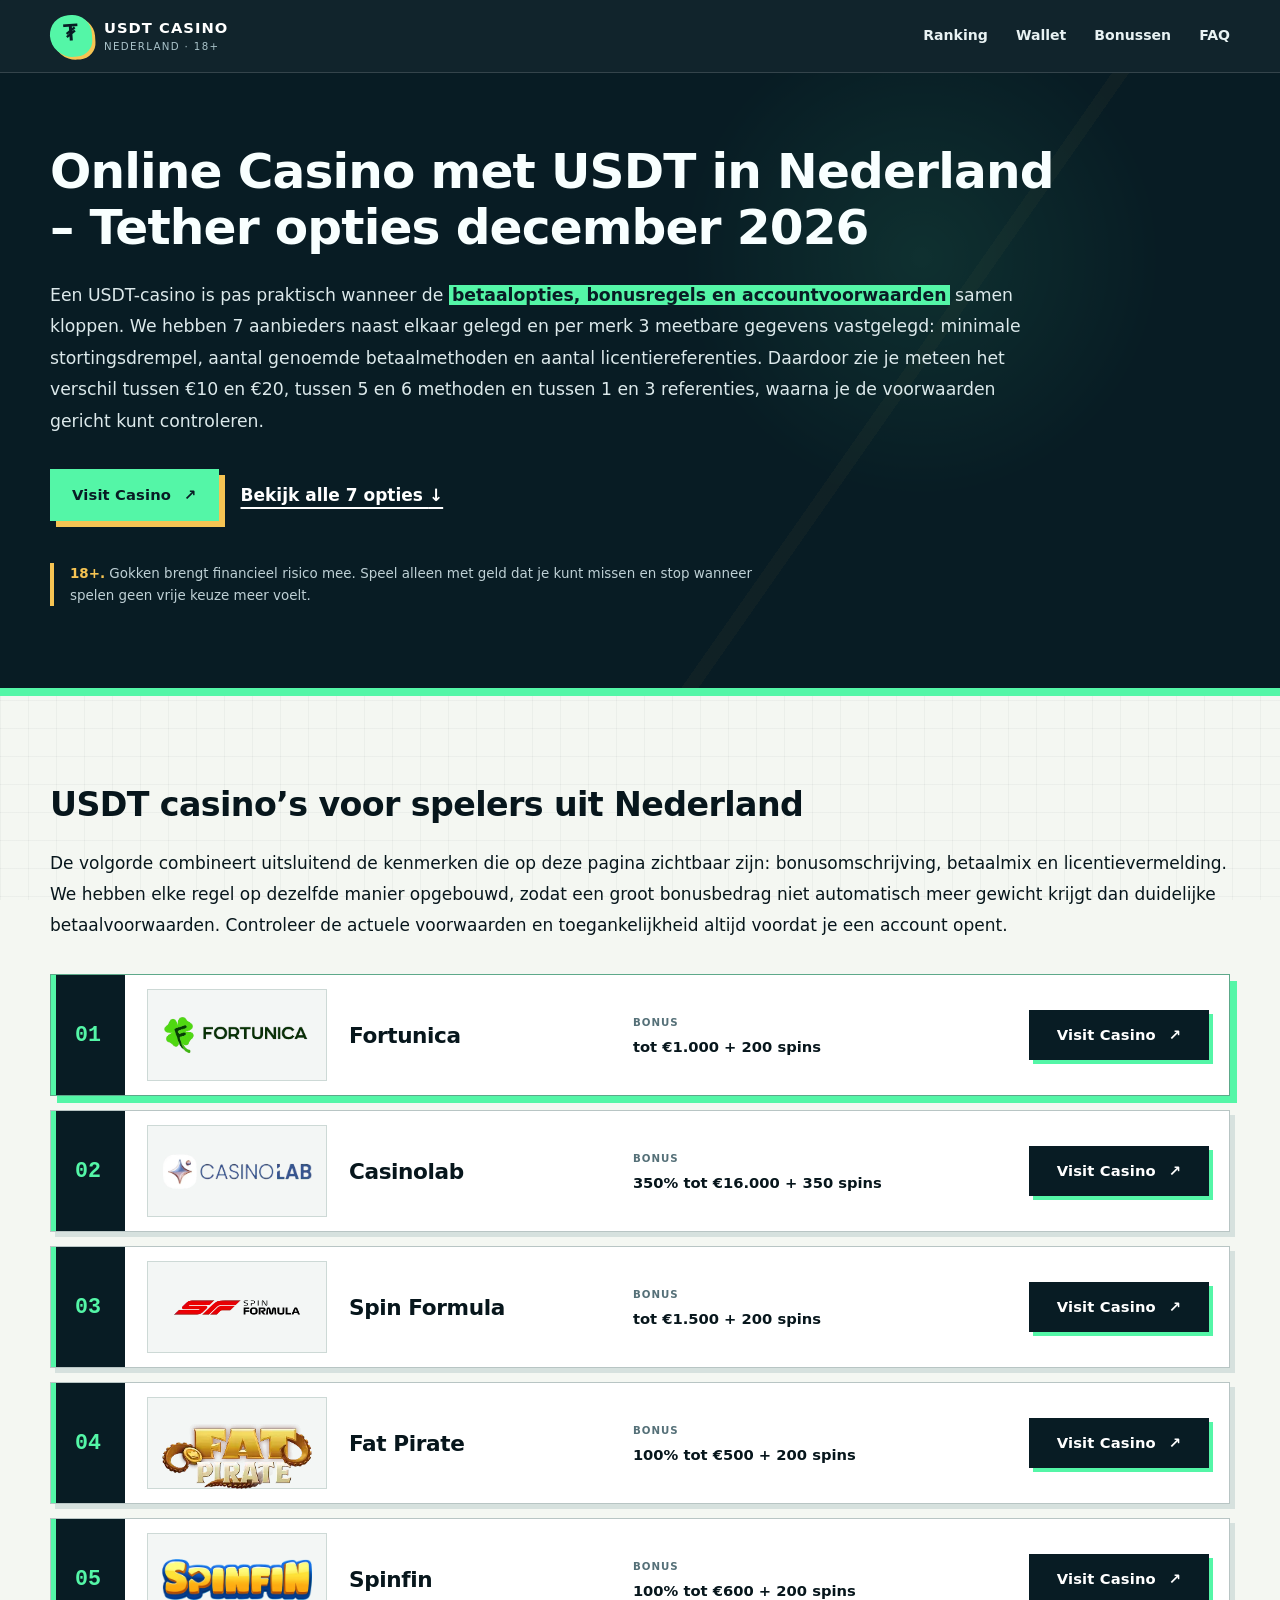
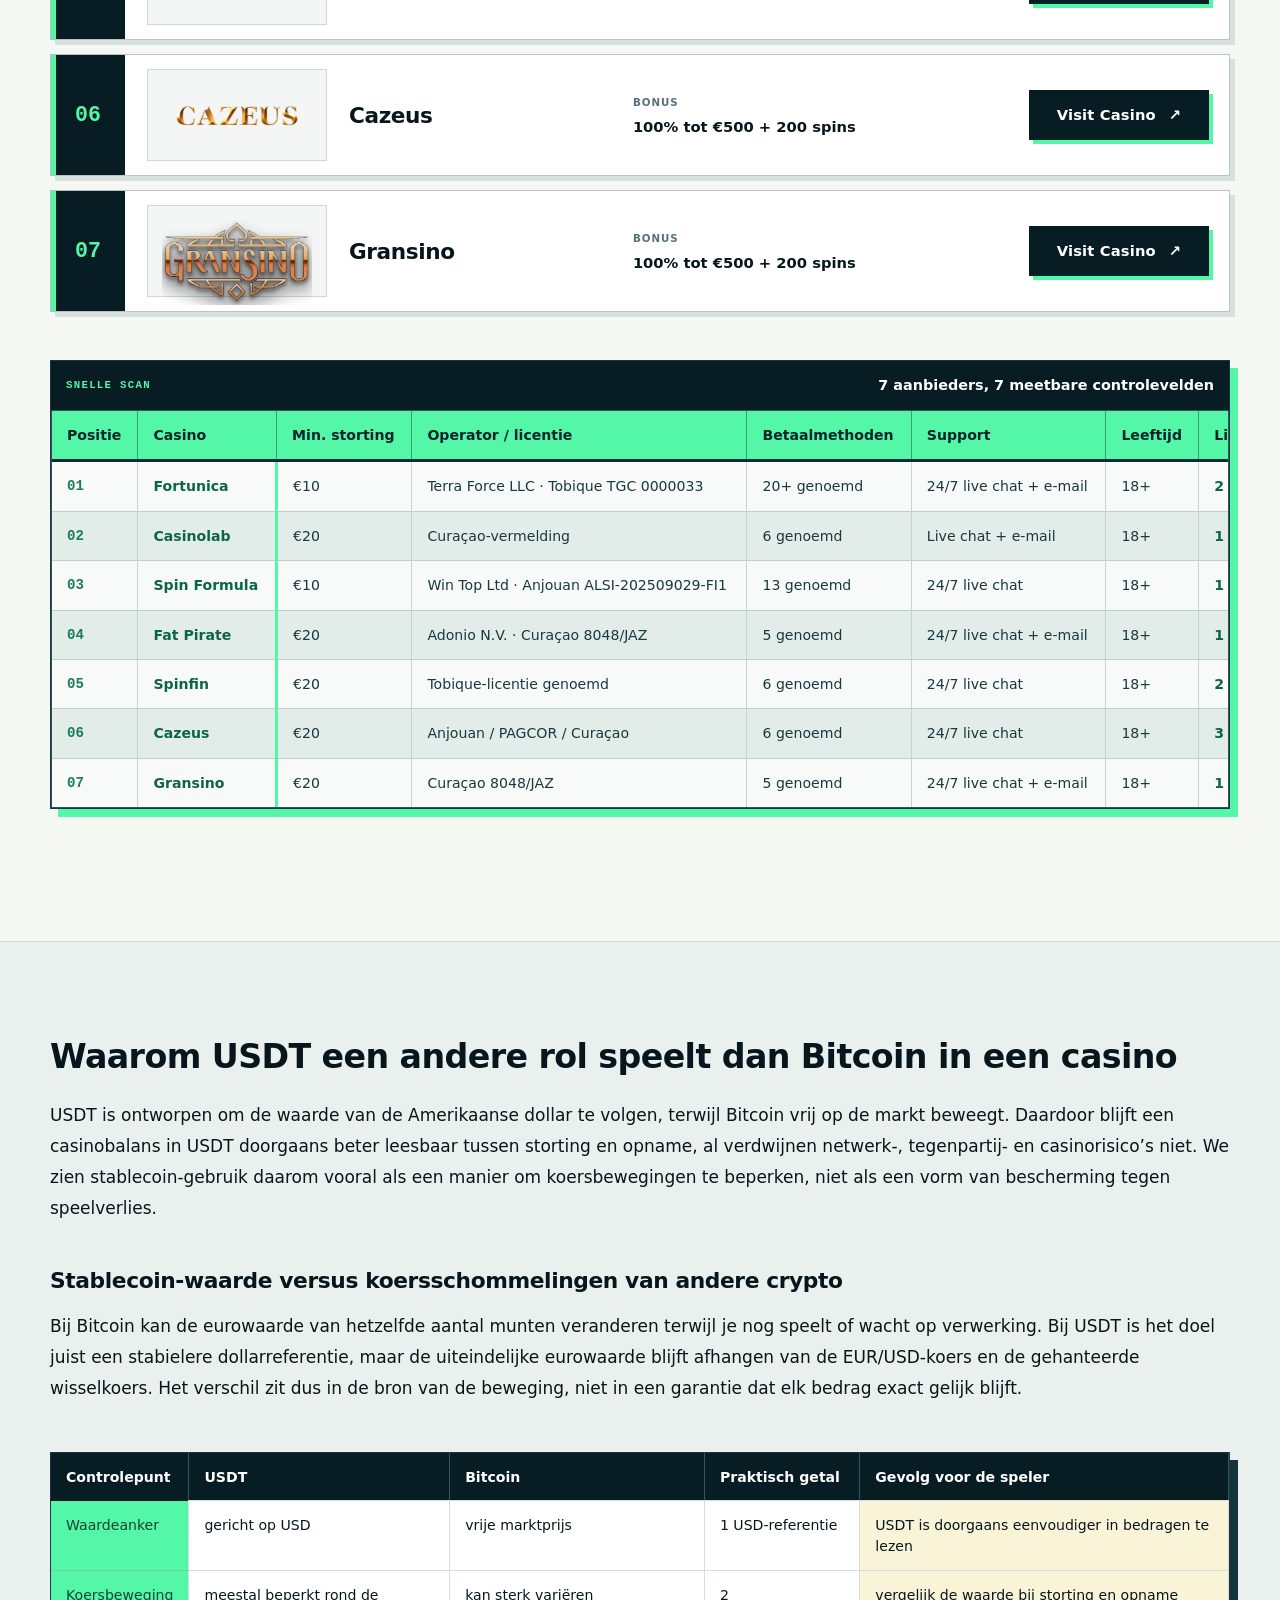
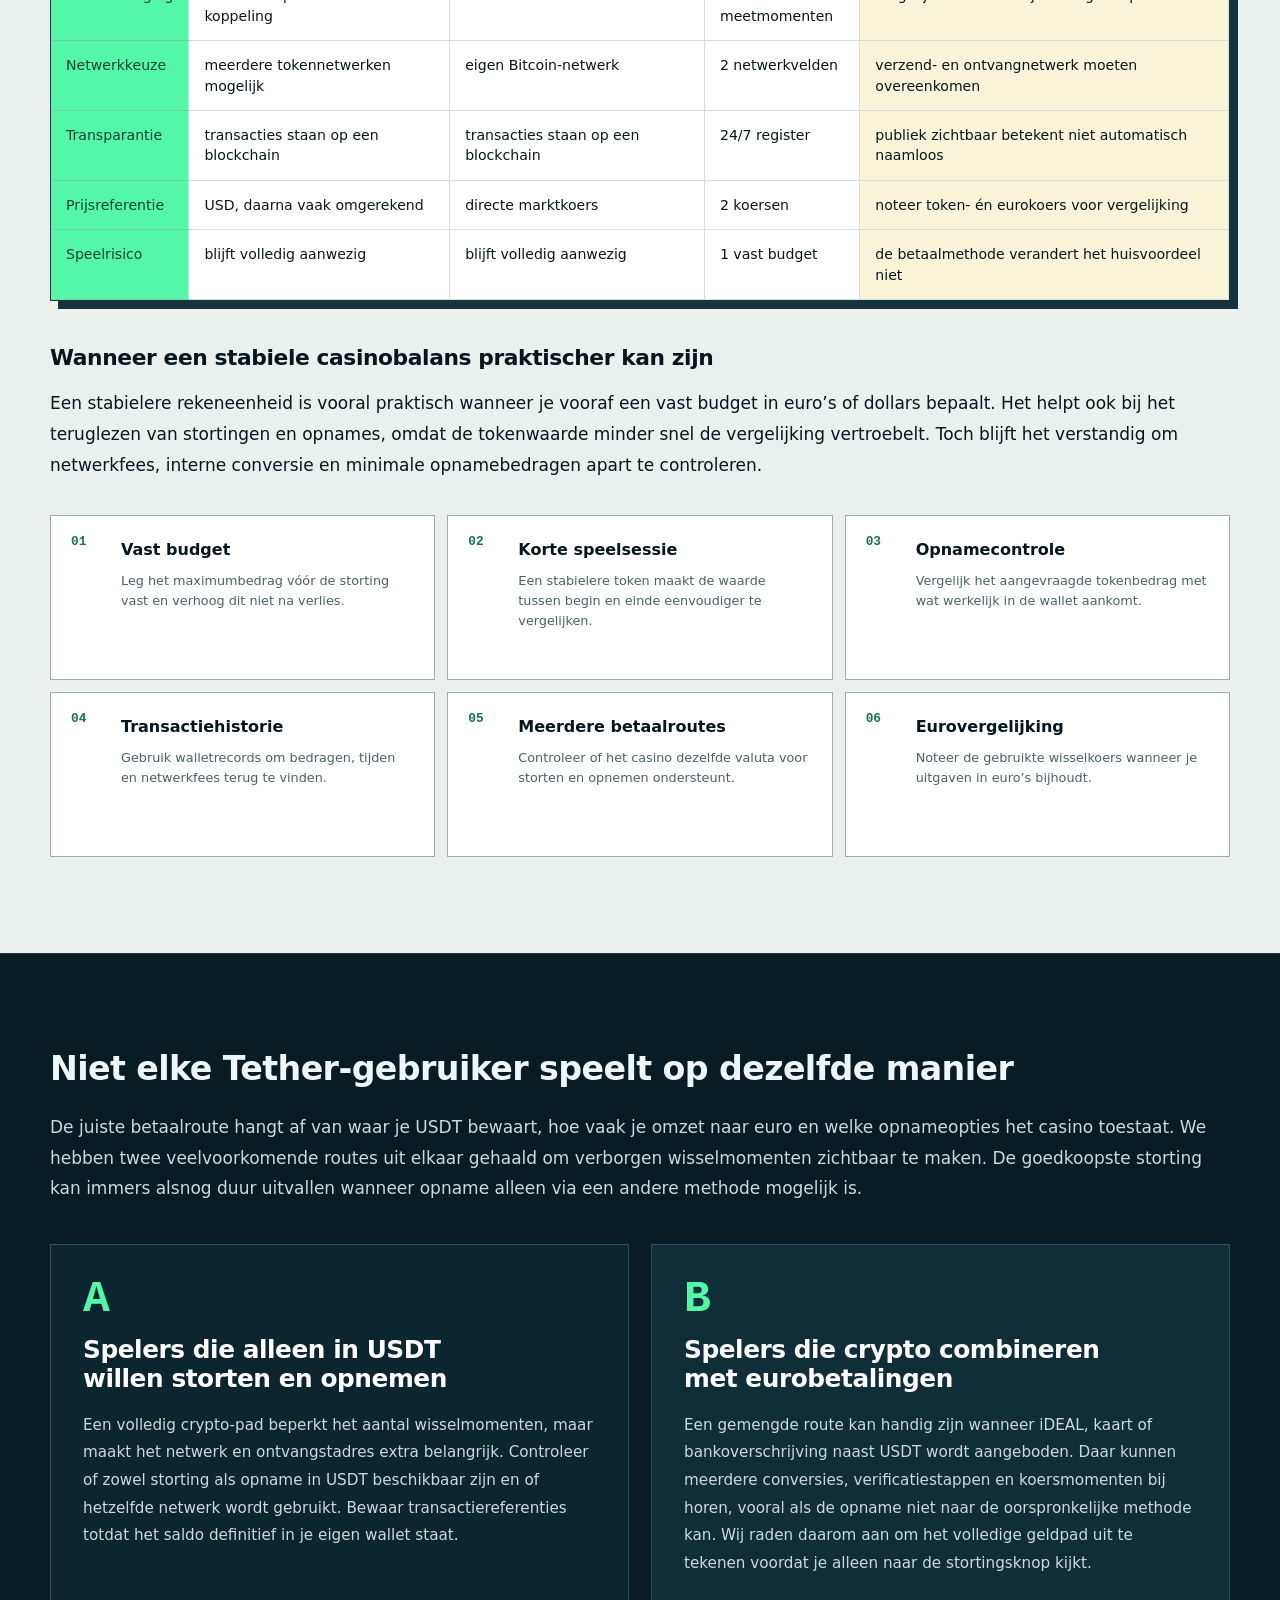
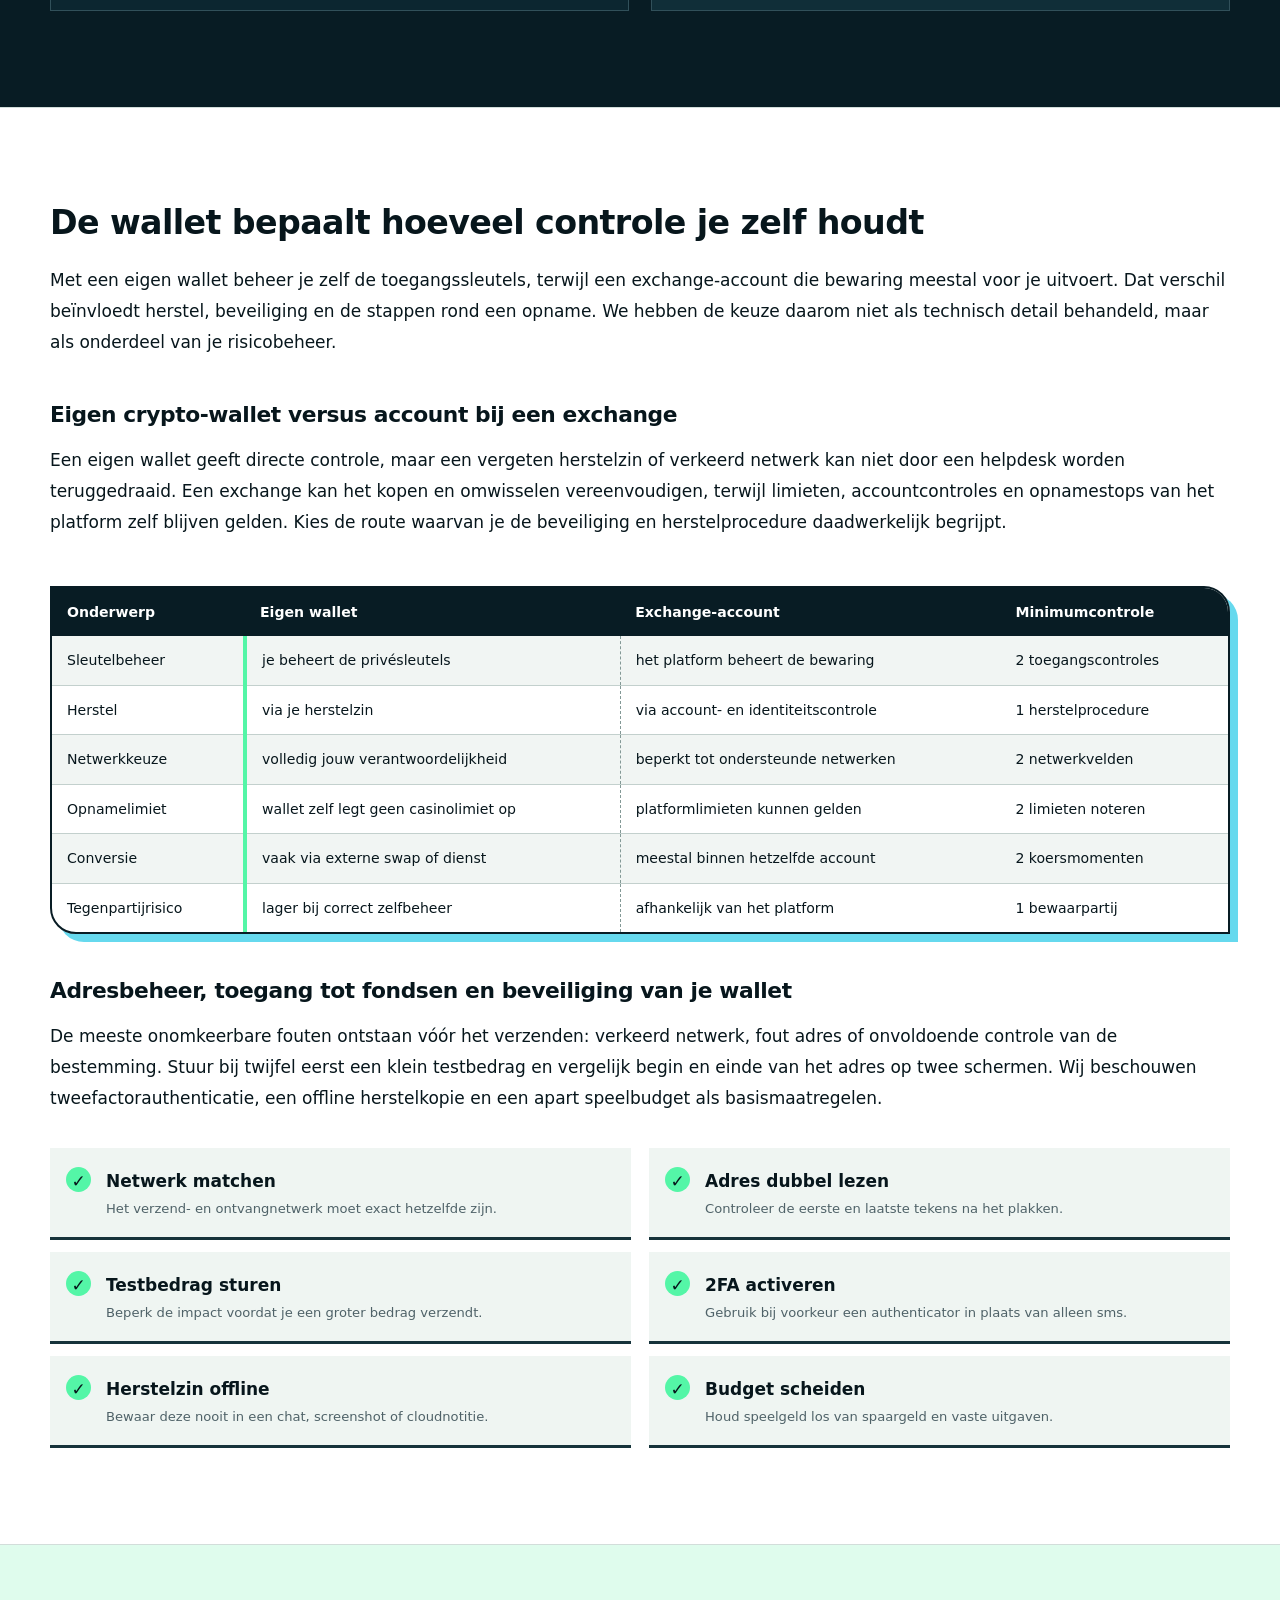
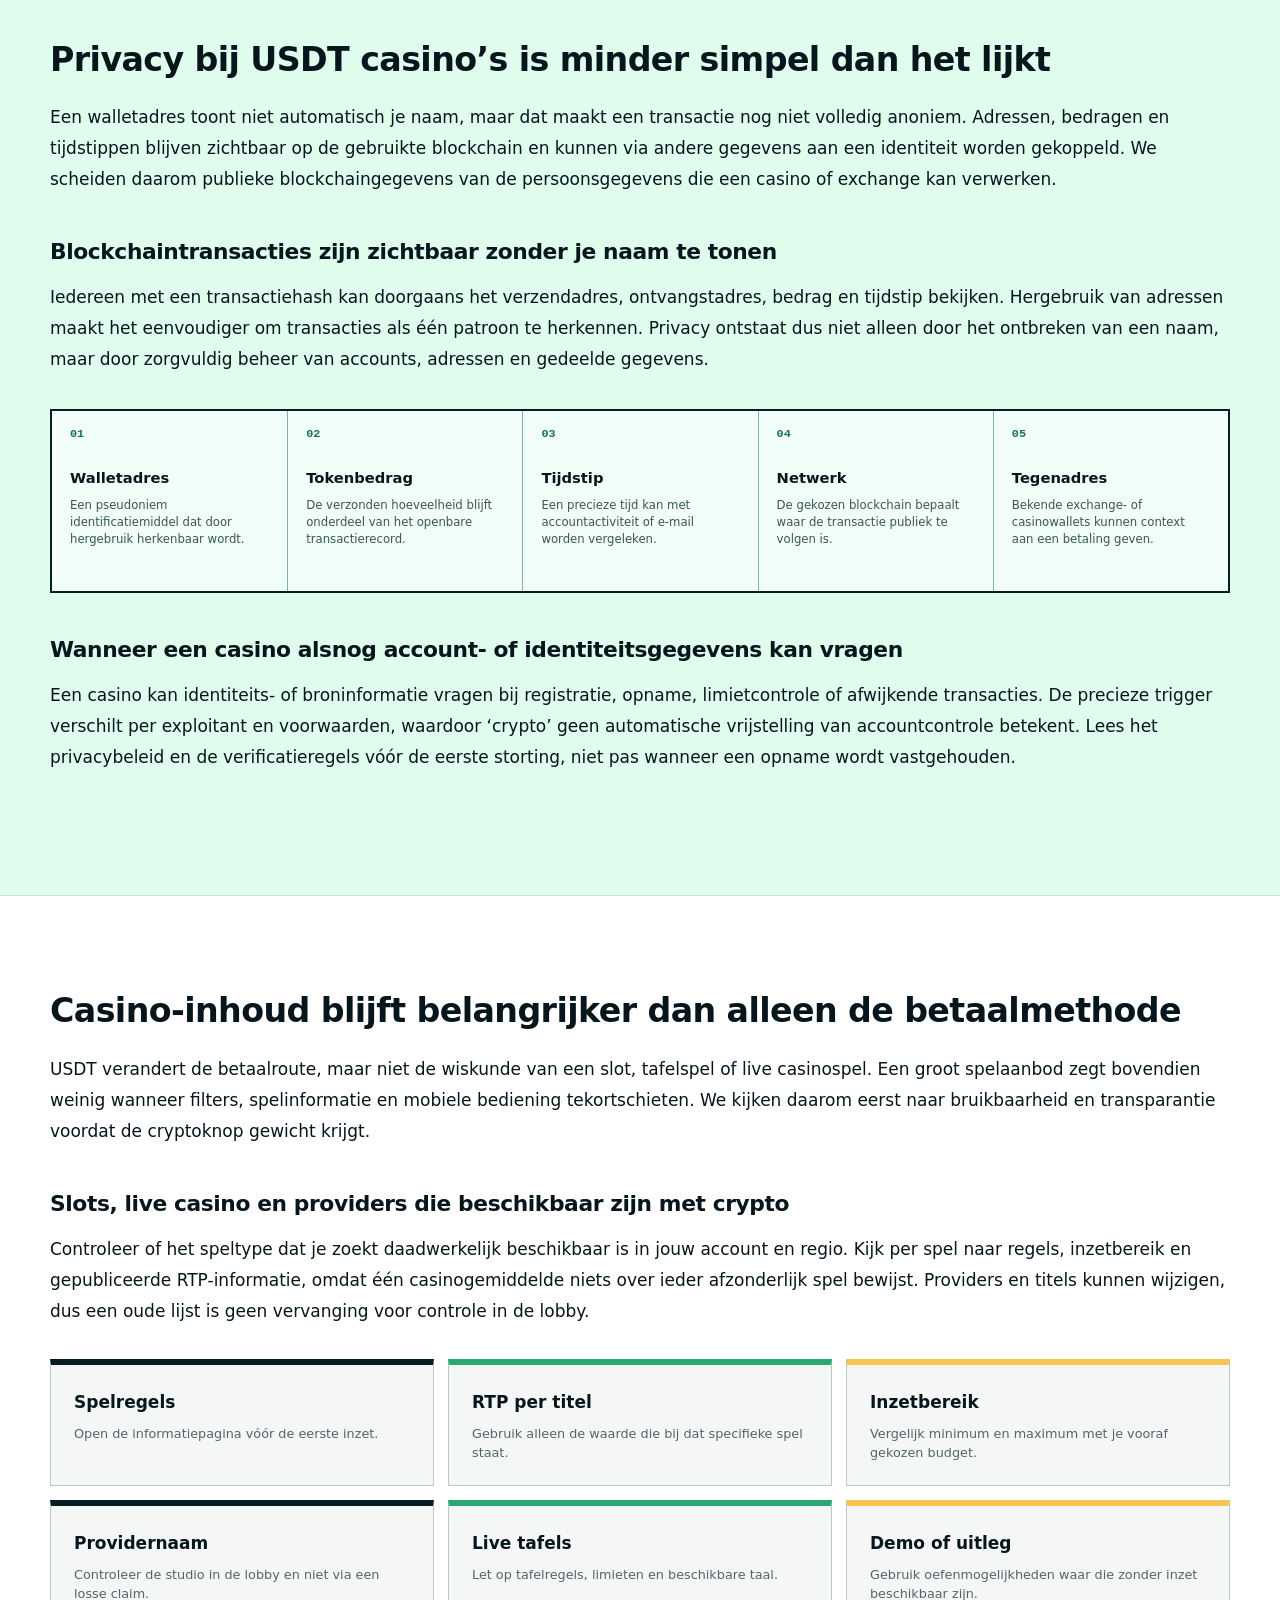
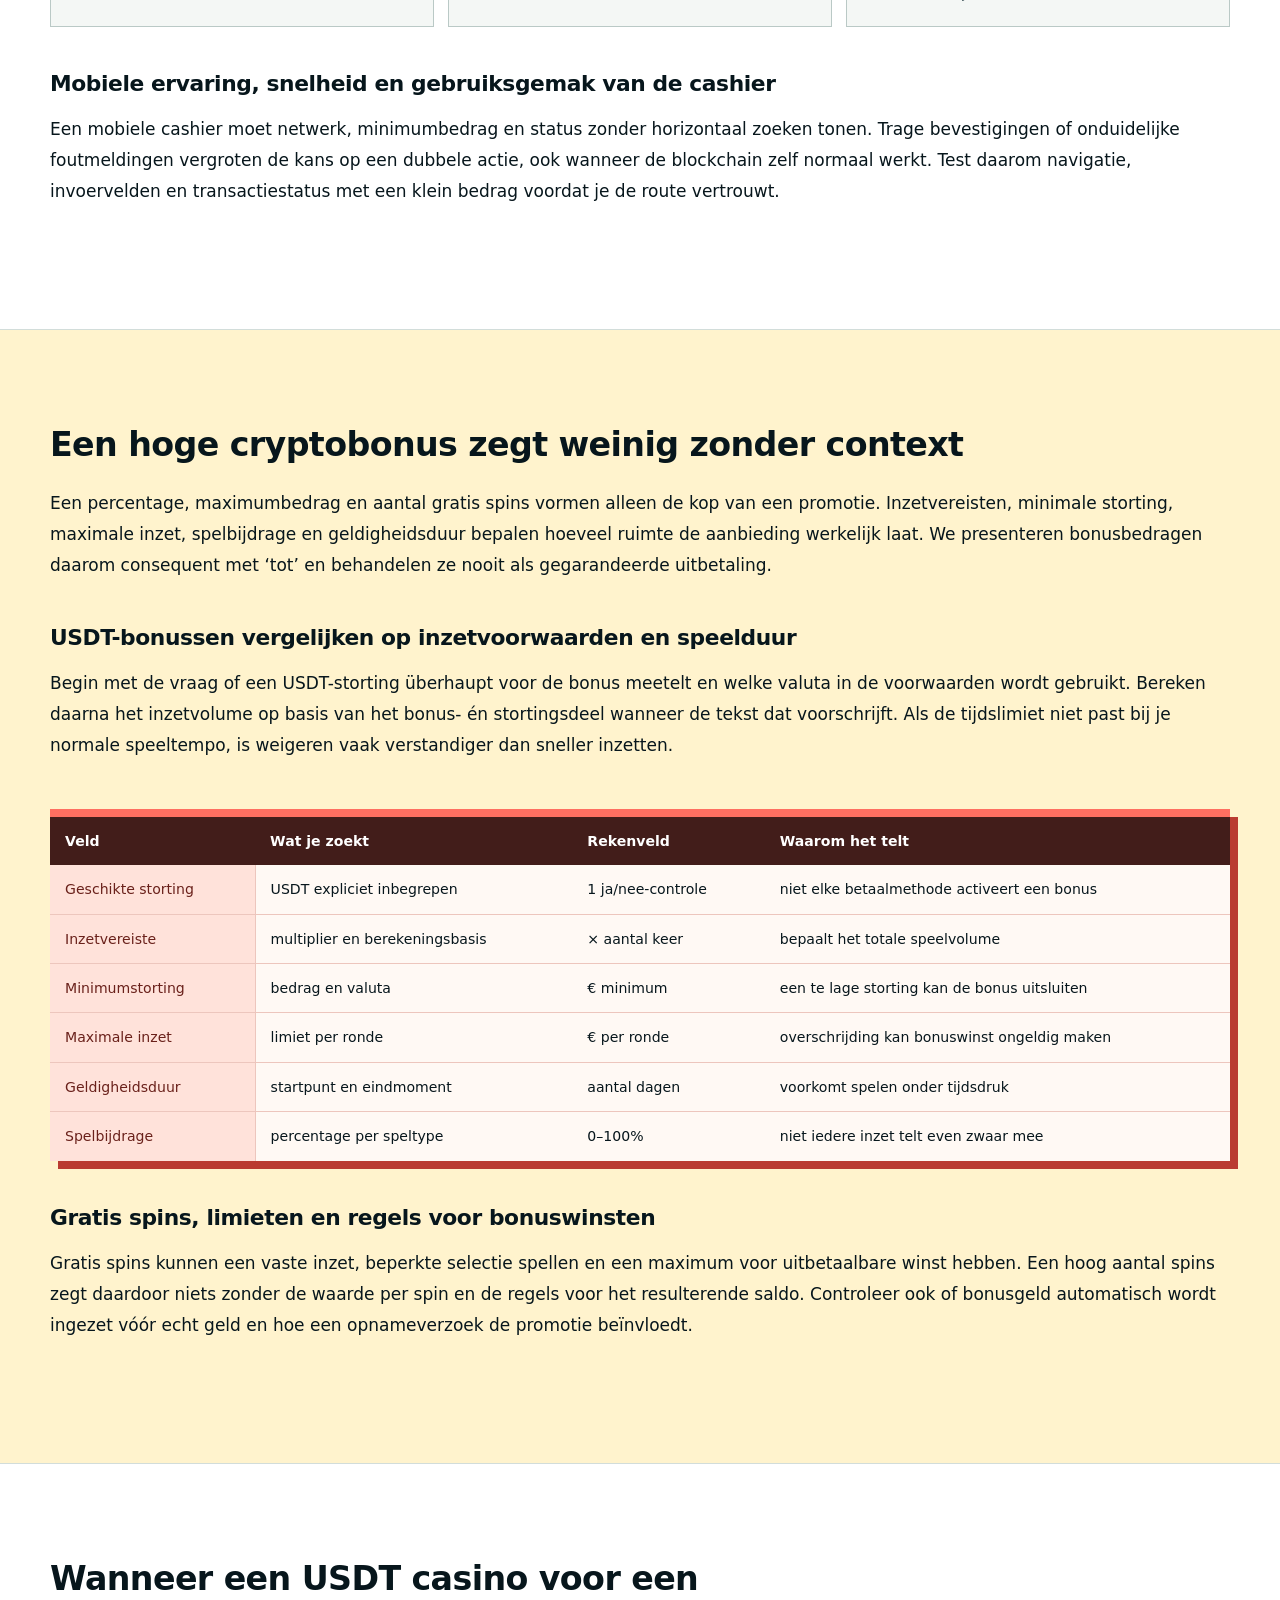
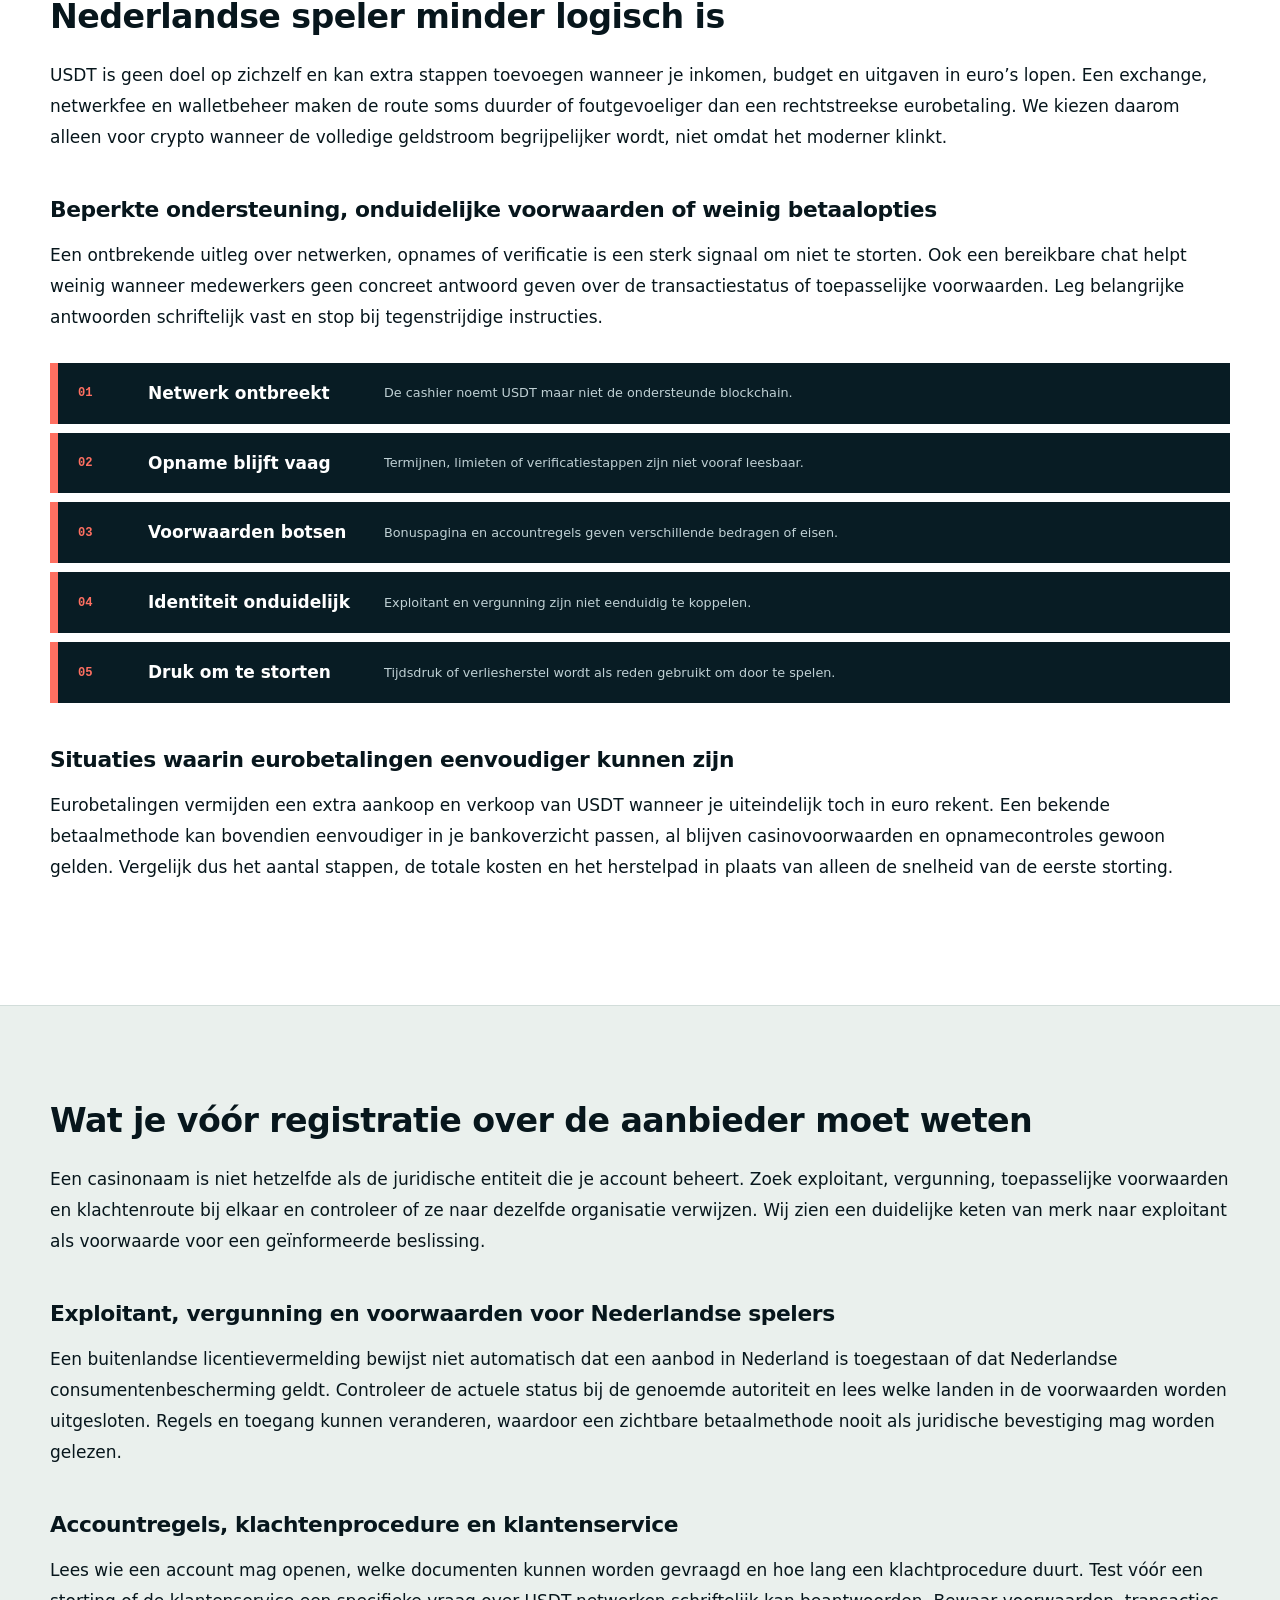
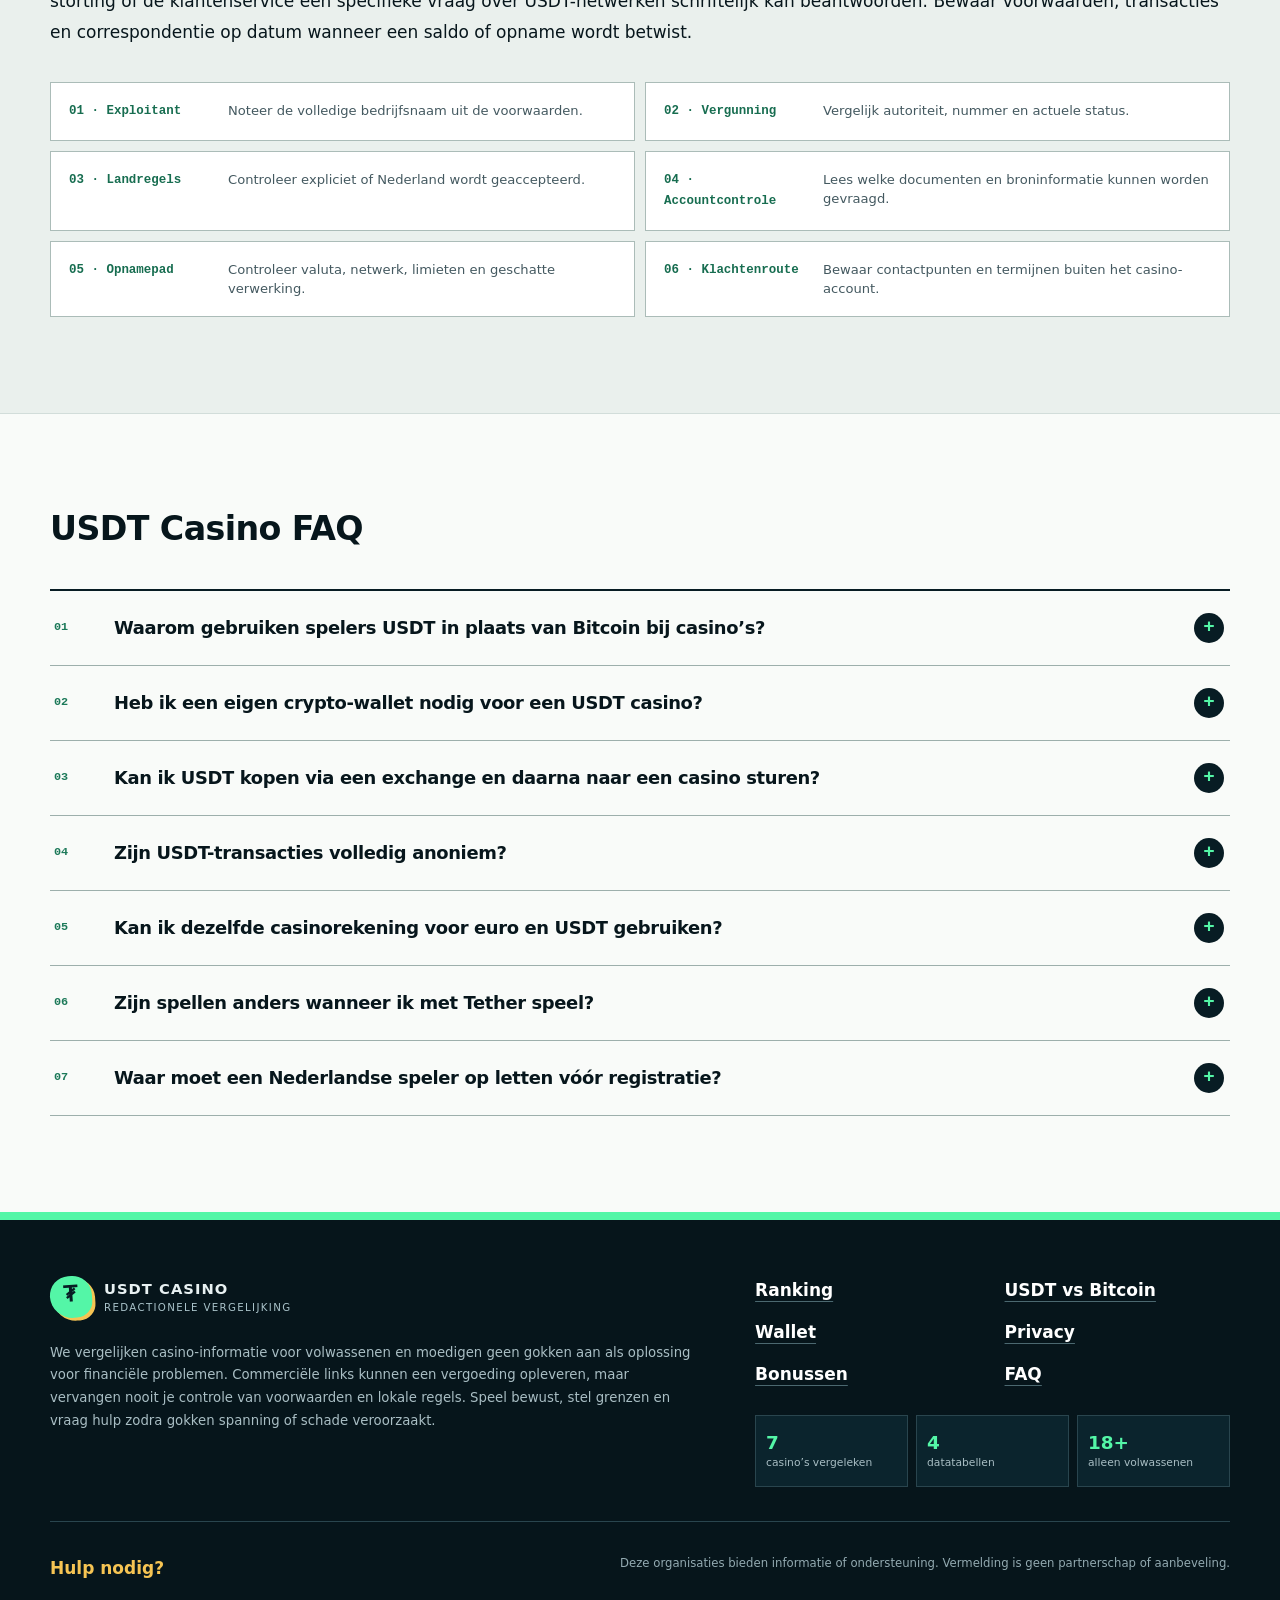
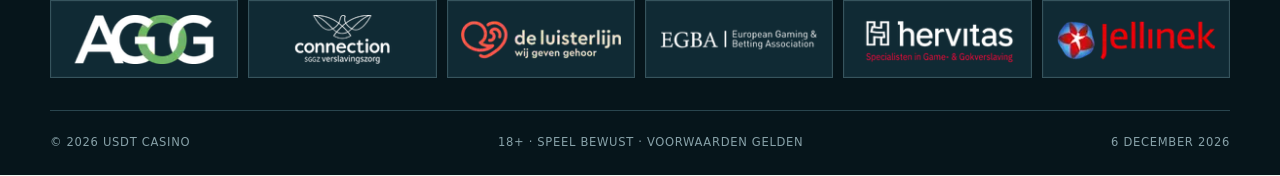
==== commit 80d5f937: "commit 1" ====
--- a/index.html
+++ b/index.html
@@ -85,7 +85,7 @@
       <div class="hero-grid shell">
         <div class="hero-copy">
           <h1 id="page-title">Online Casino met USDT in Nederland – Tether opties <span data-date-mode="month-year">september 2026</span></h1>
-          <p>Een USDT-casino is pas praktisch wanneer de <strong>betaalopties, bonusregels en accountvoorwaarden</strong> samen kloppen. We hebben de zichtbare gegevens van zeven aanbieders naast elkaar gelegd en de verschillen teruggebracht tot beslisinformatie die vóór registratie bruikbaar is. De rangschikking hieronder is daarom geen belofte van winst, maar een compacte start voor je eigen controle.</p>
+          <p>Een USDT-casino is pas praktisch wanneer de <strong>betaalopties, bonusregels en accountvoorwaarden</strong> samen kloppen. We hebben 7 aanbieders naast elkaar gelegd en per merk 3 meetbare gegevens vastgelegd: minimale stortingsdrempel, aantal genoemde betaalmethoden en aantal licentiereferenties. Daardoor zie je meteen het verschil tussen €10 en €20, tussen 5 en 6 methoden en tussen 1 en 3 referenties, waarna je de voorwaarden gericht kunt controleren.</p>
           <div class="hero-actions">
             <a class="button button-primary" href="/visit/" rel="nofollow sponsored">Visit Casino <span aria-hidden="true">↗</span></a>
             <a class="text-link" href="#ranking">Bekijk alle 7 opties <span aria-hidden="true">↓</span></a>
@@ -159,20 +159,20 @@
         </article>
       </div>
 
-      <div class="table-block table-ledger" aria-labelledby="table-ranking-title">
-        <div class="table-kicker"><span>Snelle scan</span><b id="table-ranking-title">7 aanbieders, drie meetbare controlevelden</b></div>
+      <div class="table-block table-brand-profile" aria-labelledby="table-brand-title">
+        <div class="table-kicker"><span>Snelle scan</span><b id="table-brand-title">7 aanbieders, 7 meetbare controlevelden</b></div>
         <div class="table-scroll" tabindex="0">
           <table>
-            <caption>Samenvatting van minimumstorting, betaalmix en licentievermeldingen</caption>
-            <thead><tr><th scope="col">Positie</th><th scope="col">Casino</th><th scope="col">Min. storting bonus</th><th scope="col">Genoemde betaalmethoden</th><th scope="col">Licentiecontrole</th></tr></thead>
+            <caption>Gecombineerde vergelijking van 7 casino's, merkgegevens en controlevelden</caption>
+            <thead><tr><th scope="col">Positie</th><th scope="col">Casino</th><th scope="col">Min. storting</th><th scope="col">Operator / licentie</th><th scope="col">Betaalmethoden</th><th scope="col">Support</th><th scope="col">Leeftijd</th><th scope="col">Licentiecontrole</th></tr></thead>
             <tbody>
-              <tr><td>01</td><th scope="row">Fortunica</th><td>€10</td><td>6 methoden</td><td>2 referenties</td></tr>
-              <tr><td>02</td><th scope="row">Casinolab</th><td>€20</td><td>6 methoden</td><td>1 rechtsgebied</td></tr>
-              <tr><td>03</td><th scope="row">Spin Formula</th><td>€10</td><td>6 methoden</td><td>1 licentienummer</td></tr>
-              <tr><td>04</td><th scope="row">Fat Pirate</th><td>€20</td><td>5 methoden</td><td>1 referentie</td></tr>
-              <tr><td>05</td><th scope="row">Spinfin</th><td>€20</td><td>6 methoden</td><td>2 referenties</td></tr>
-              <tr><td>06</td><th scope="row">Cazeus</th><td>€20</td><td>6 methoden</td><td>3 rechtsgebieden</td></tr>
-              <tr><td>07</td><th scope="row">Gransino</th><td>€20</td><td>5 methoden</td><td>1 referentie</td></tr>
+              <tr><td>01</td><th scope="row">Fortunica</th><td>€10</td><td>Terra Force LLC · Tobique TGC 0000033</td><td>20+ genoemd</td><td>24/7 live chat + e-mail</td><td>18+</td><td>2 referenties</td></tr>
+              <tr><td>02</td><th scope="row">Casinolab</th><td>€20</td><td>Curaçao-vermelding</td><td>6 genoemd</td><td>Live chat + e-mail</td><td>18+</td><td>1 rechtsgebied</td></tr>
+              <tr><td>03</td><th scope="row">Spin Formula</th><td>€10</td><td>Win Top Ltd · Anjouan ALSI-202509029-FI1</td><td>13 genoemd</td><td>24/7 live chat</td><td>18+</td><td>1 licentienummer</td></tr>
+              <tr><td>04</td><th scope="row">Fat Pirate</th><td>€20</td><td>Adonio N.V. · Curaçao 8048/JAZ</td><td>5 genoemd</td><td>24/7 live chat + e-mail</td><td>18+</td><td>1 referentie</td></tr>
+              <tr><td>05</td><th scope="row">Spinfin</th><td>€20</td><td>Tobique-licentie genoemd</td><td>6 genoemd</td><td>24/7 live chat</td><td>18+</td><td>2 referenties</td></tr>
+              <tr><td>06</td><th scope="row">Cazeus</th><td>€20</td><td>Anjouan / PAGCOR / Curaçao</td><td>6 genoemd</td><td>24/7 live chat</td><td>18+</td><td>3 rechtsgebieden</td></tr>
+              <tr><td>07</td><th scope="row">Gransino</th><td>€20</td><td>Curaçao 8048/JAZ</td><td>5 genoemd</td><td>24/7 live chat + e-mail</td><td>18+</td><td>1 referentie</td></tr>
             </tbody>
           </table>
         </div>
--- a/styles.css
+++ b/styles.css
@@ -128,6 +128,18 @@
 .table-ledger tbody tr:nth-child(even) { background: #edf2ef; }
 .table-ledger tbody tr + tr { border-top: 1px solid #c1cecb; }
 .table-ledger tbody td:first-child { color: #1b7c59; font-family: ui-monospace, monospace; font-weight: 800; }
+.table-brand-profile { border: 1px solid #173841; background: #0d2933; box-shadow: 8px 8px 0 var(--mint); }
+.table-brand-profile .table-scroll { border: 1px solid #31545b; }
+.table-brand-profile table { min-width: 1320px; }
+.table-brand-profile thead { background: var(--mint); border-bottom: 3px solid #0d2933; }
+.table-brand-profile thead th { color: #08242b; border-right: 1px solid #3d9d76; }
+.table-brand-profile tbody tr:nth-child(odd) { background: #f7faf8; }
+.table-brand-profile tbody tr:nth-child(even) { background: #e2ece8; }
+.table-brand-profile tbody tr + tr { border-top: 1px solid #bdcfca; }
+.table-brand-profile tbody td:first-child { color: #1b7c59; font-family: ui-monospace, monospace; font-weight: 800; }
+.table-brand-profile tbody th { color: #0d6548; font-weight: 800; border-right: 3px solid var(--mint); }
+.table-brand-profile tbody td { color: #19383f; border-right: 1px solid #c6d4d0; }
+.table-brand-profile tbody td:last-child { color: #0d6548; font-weight: 800; }
 
 .editorial-section { padding-block: 96px; background: #fff; border-top: 1px solid #d2ddda; }
 .editorial-section h2 { max-width: none; }
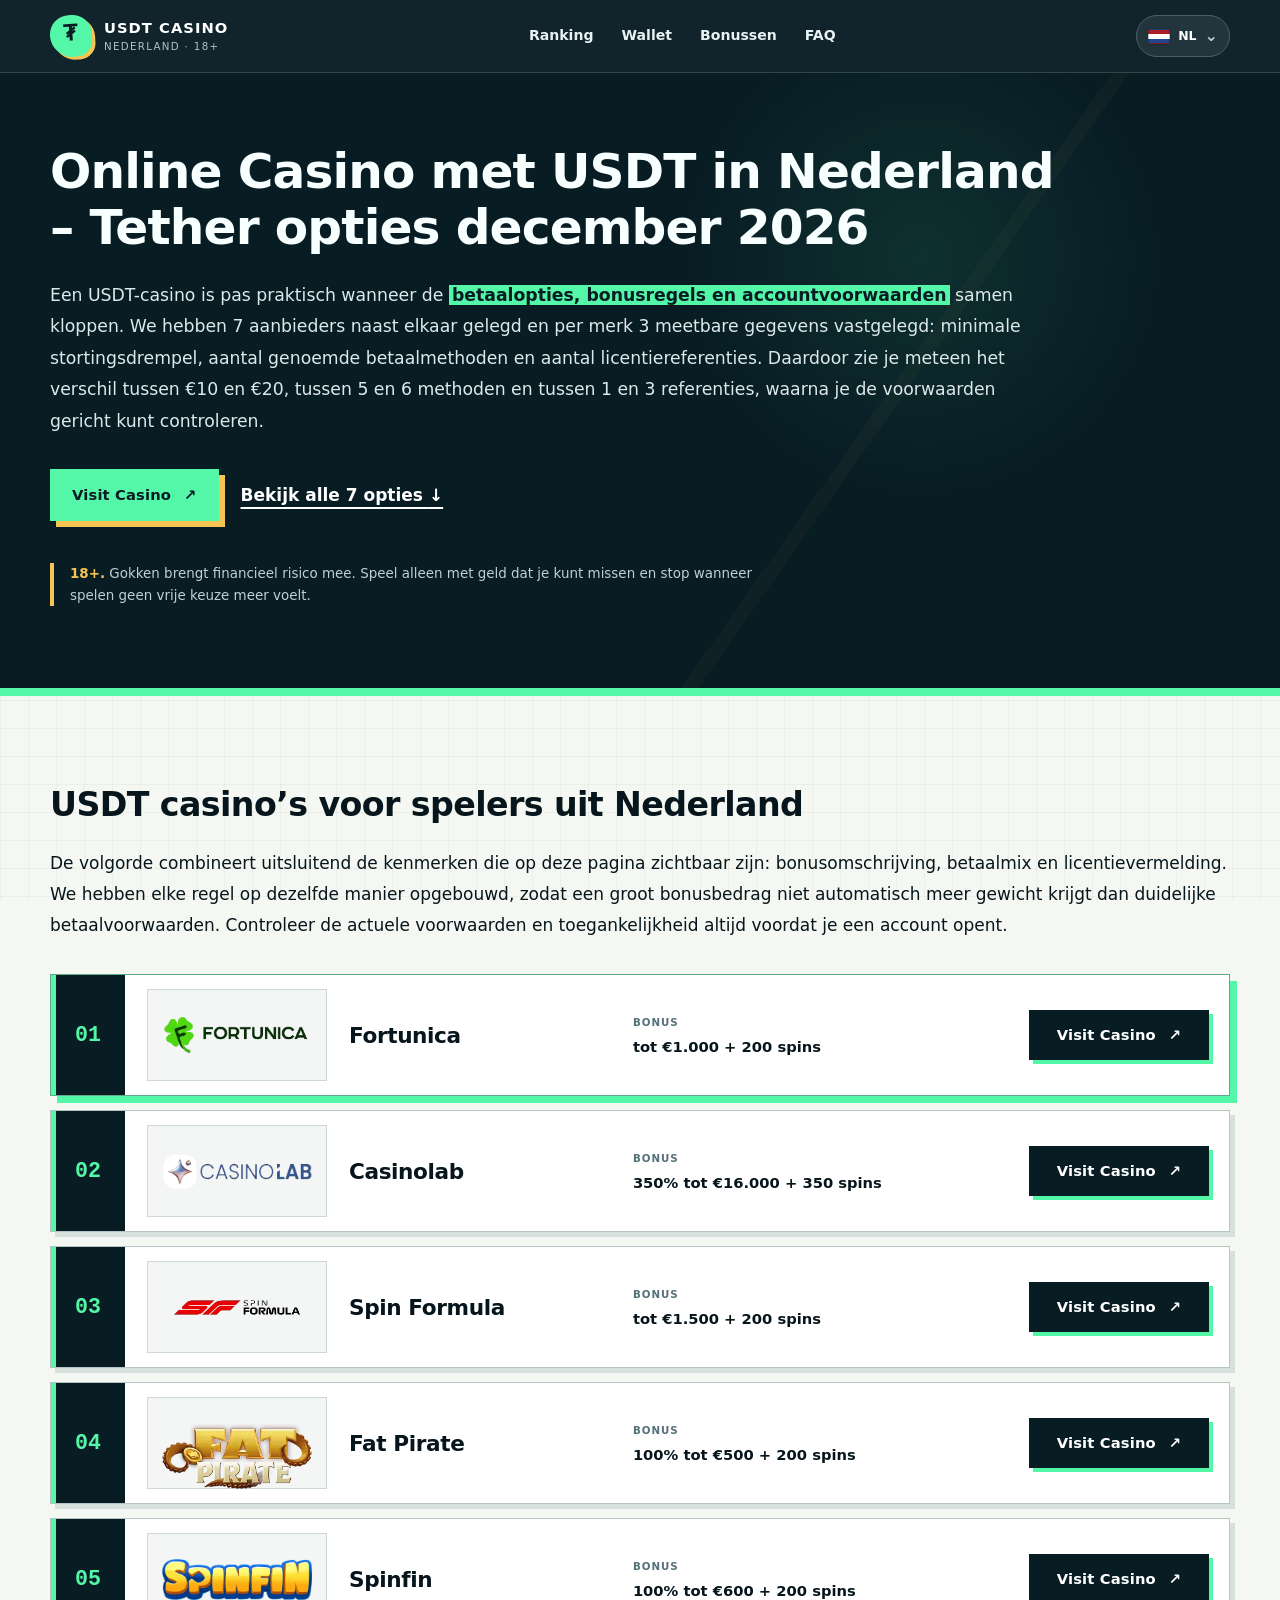
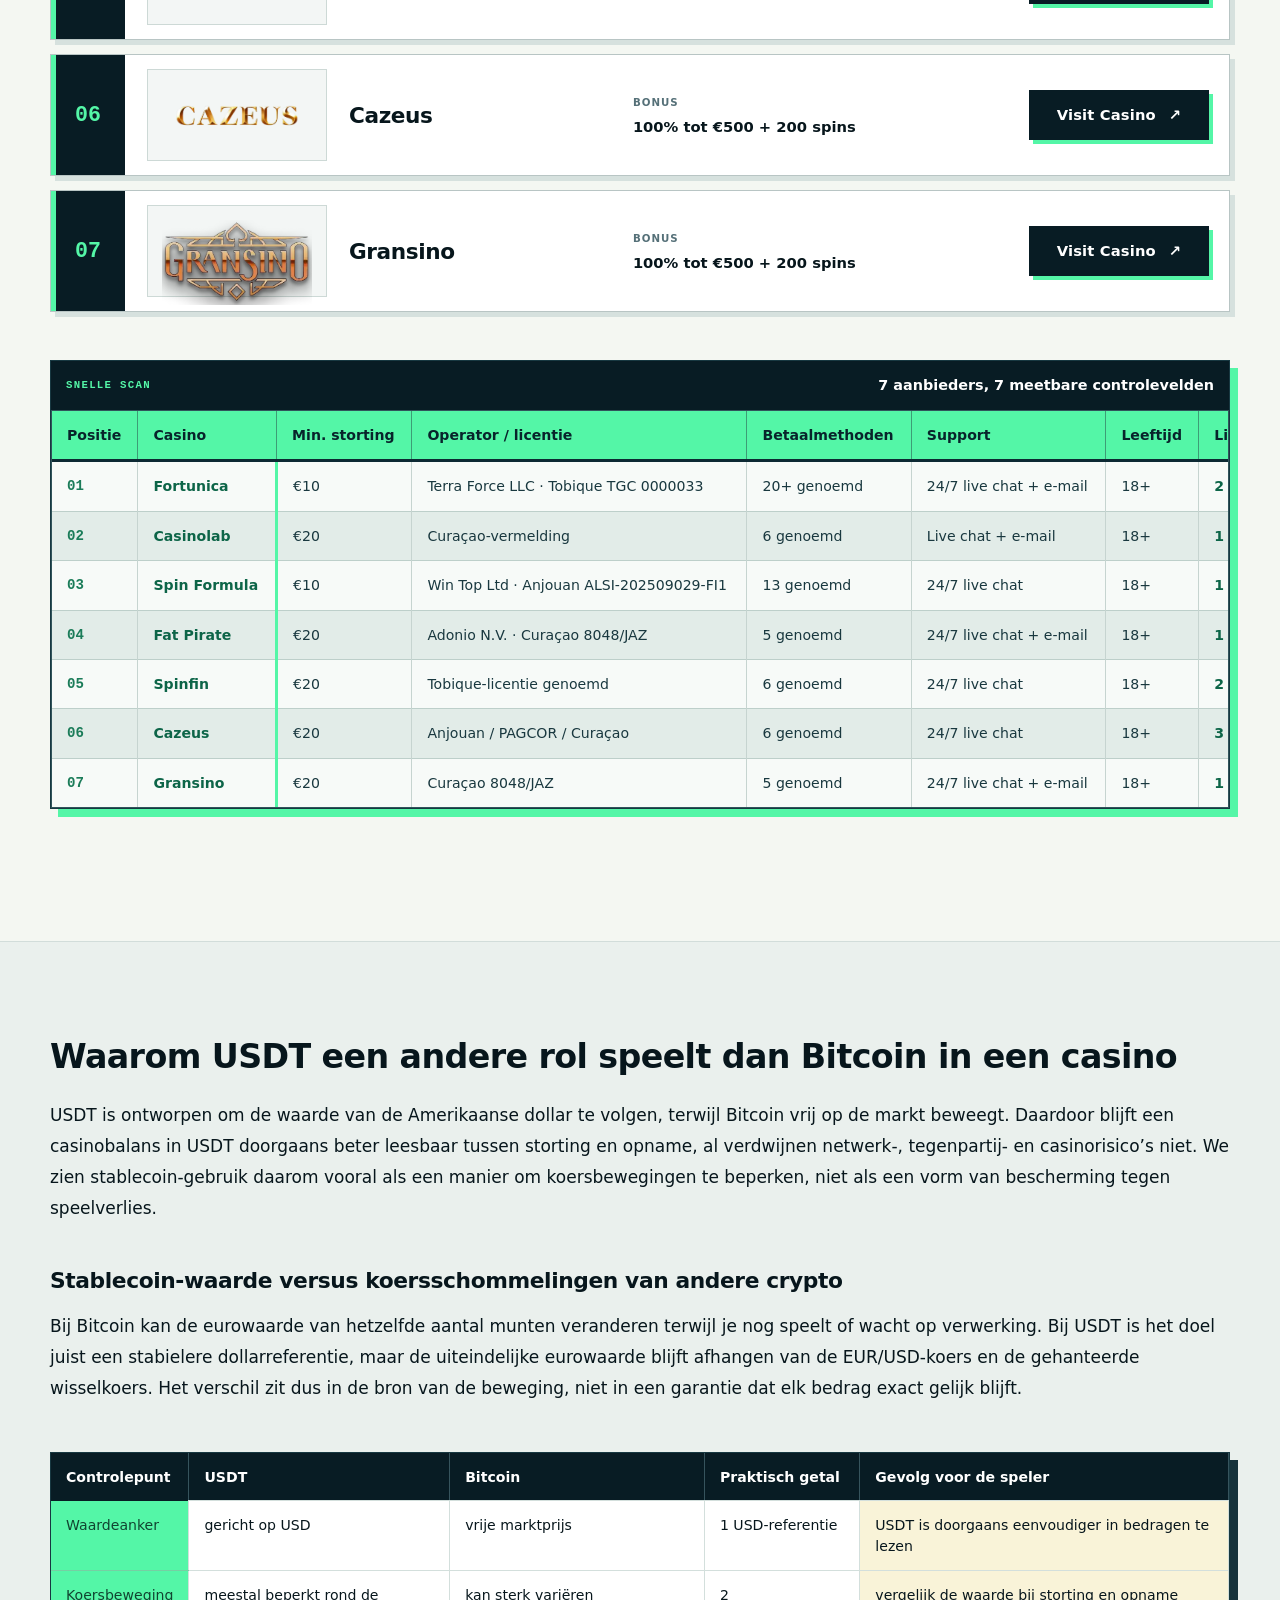
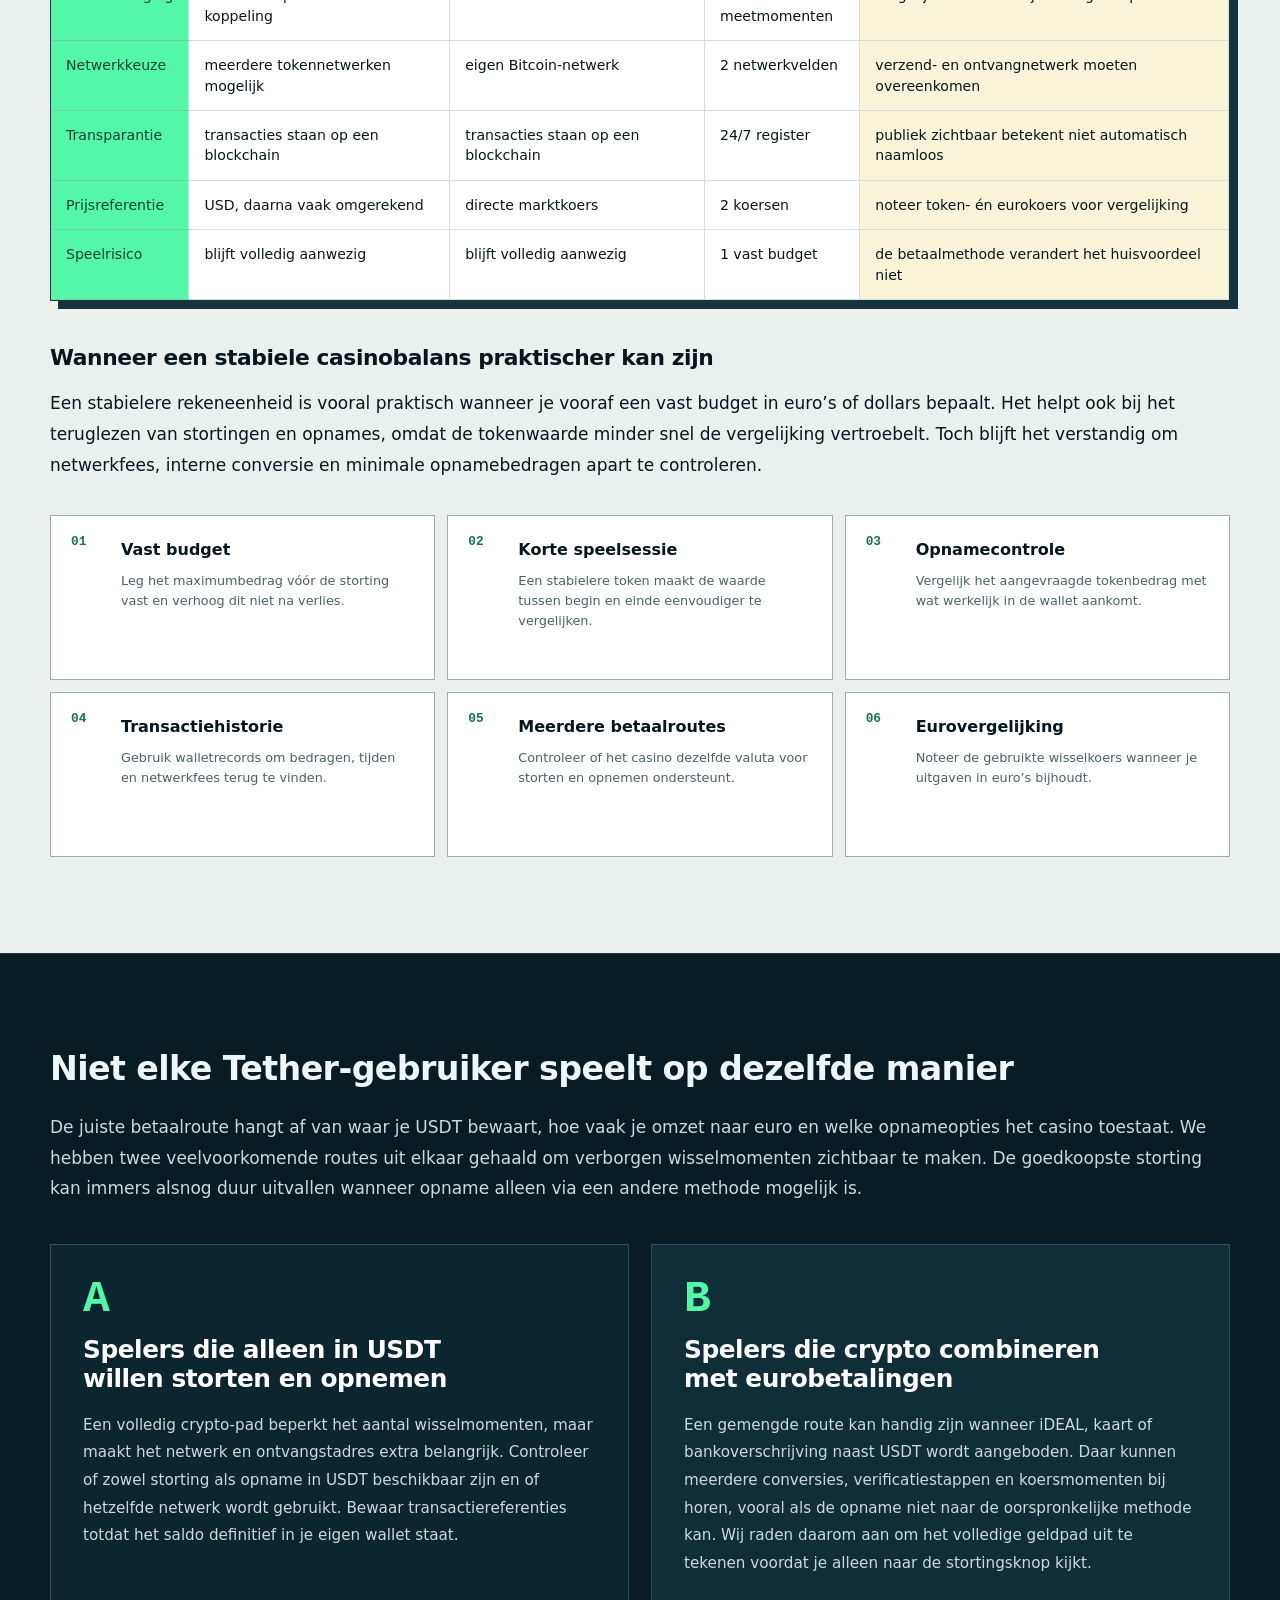
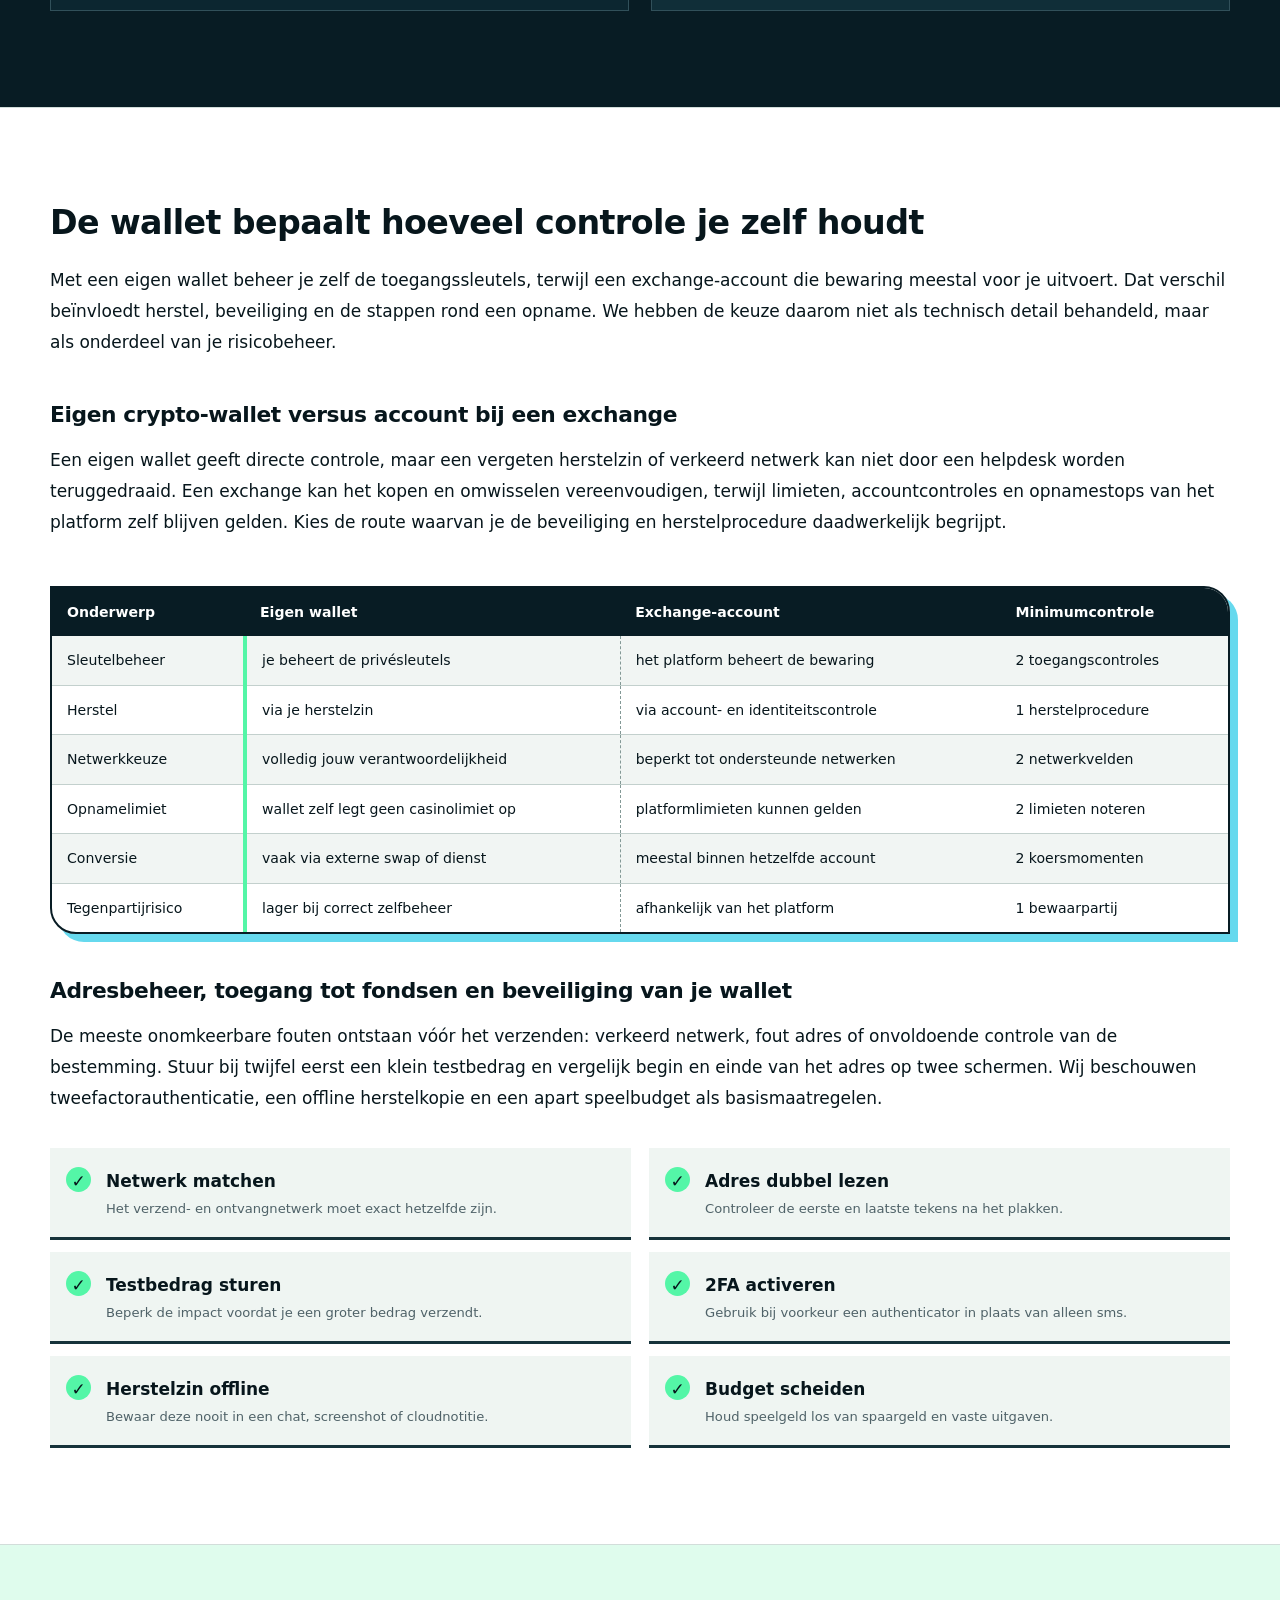
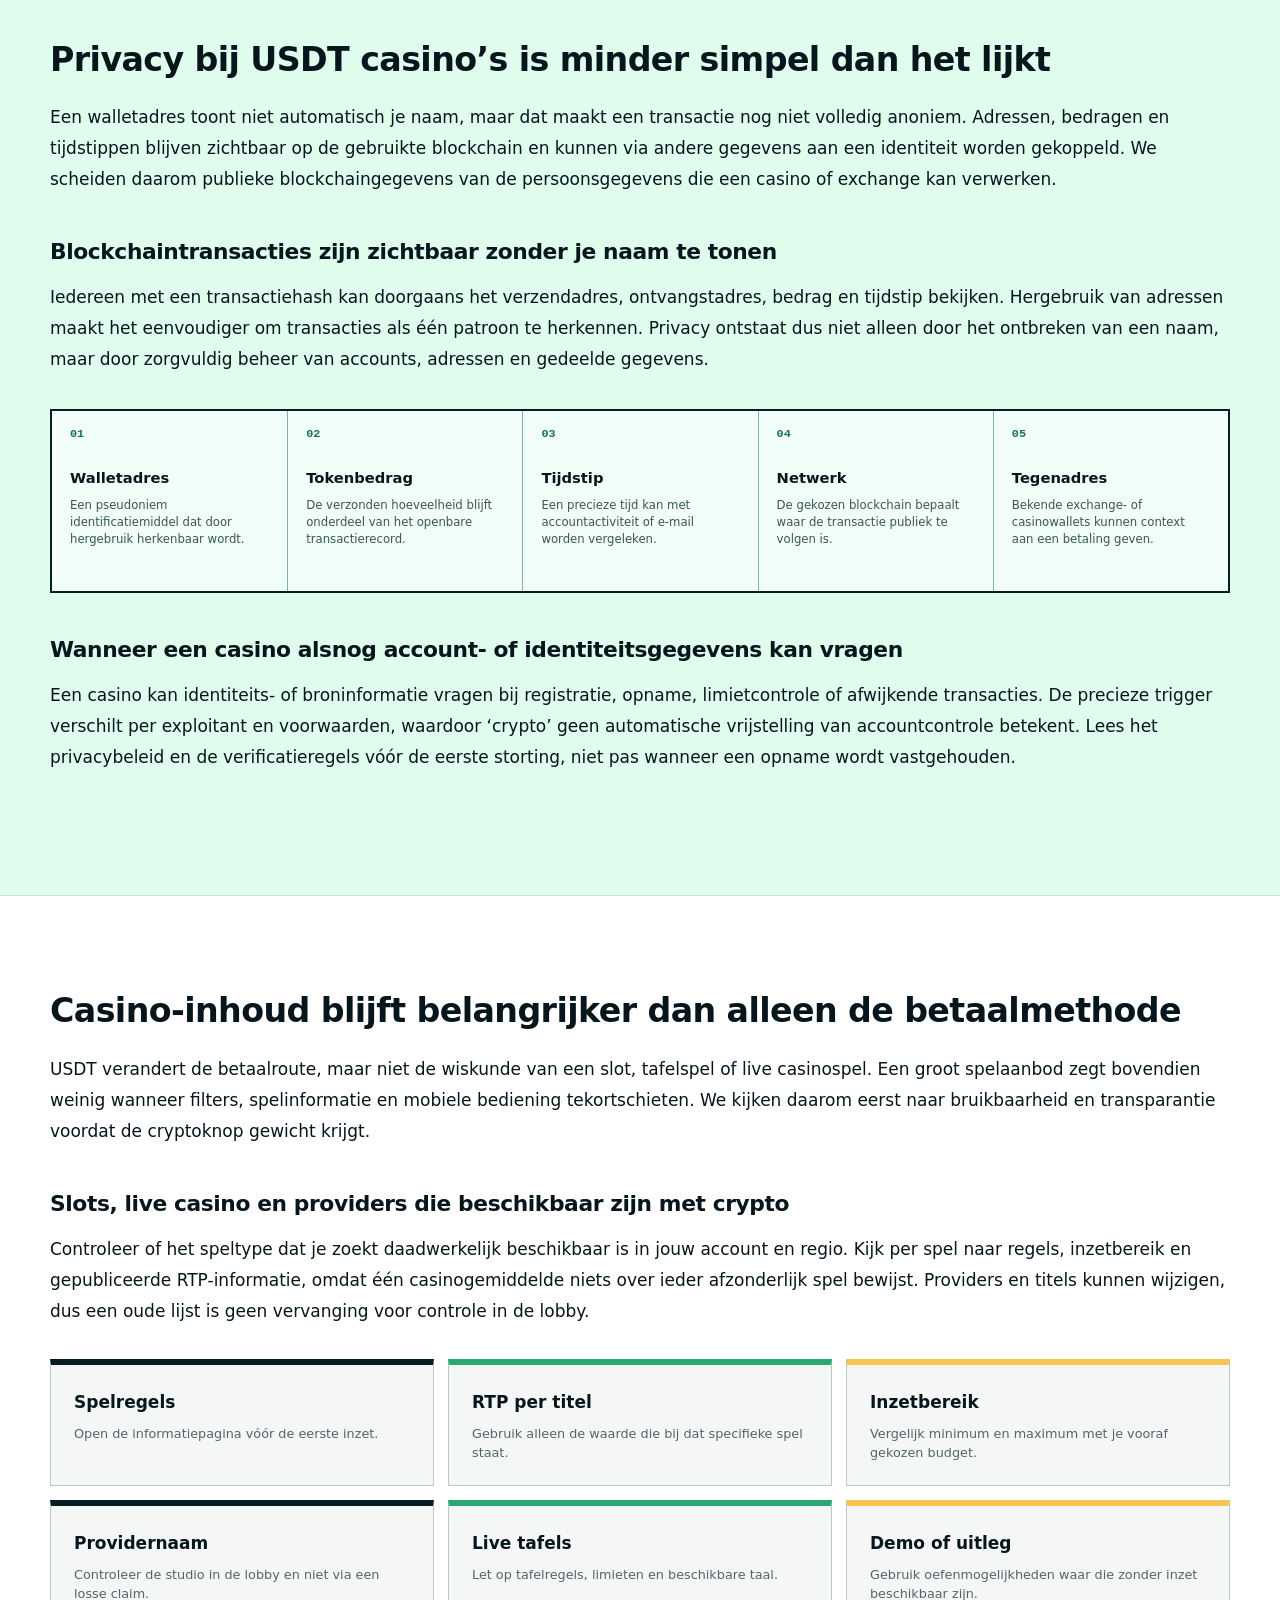
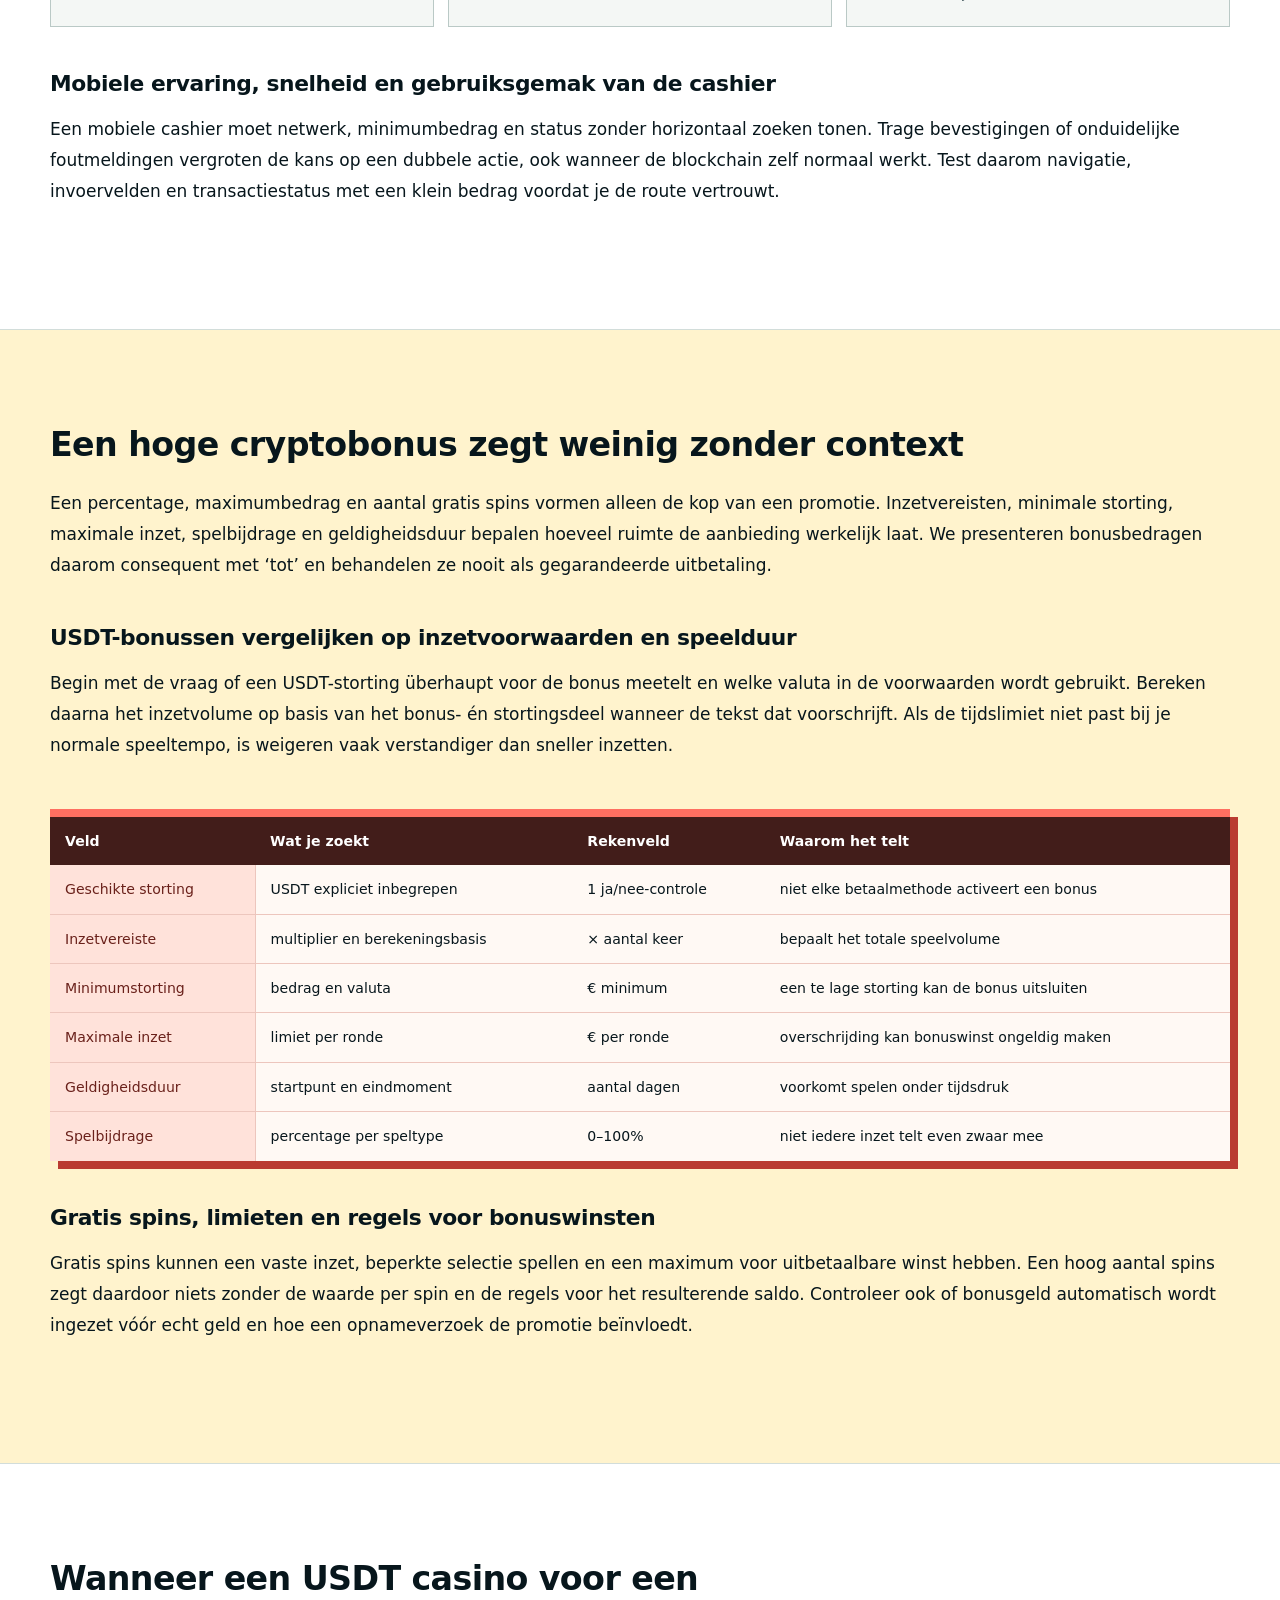
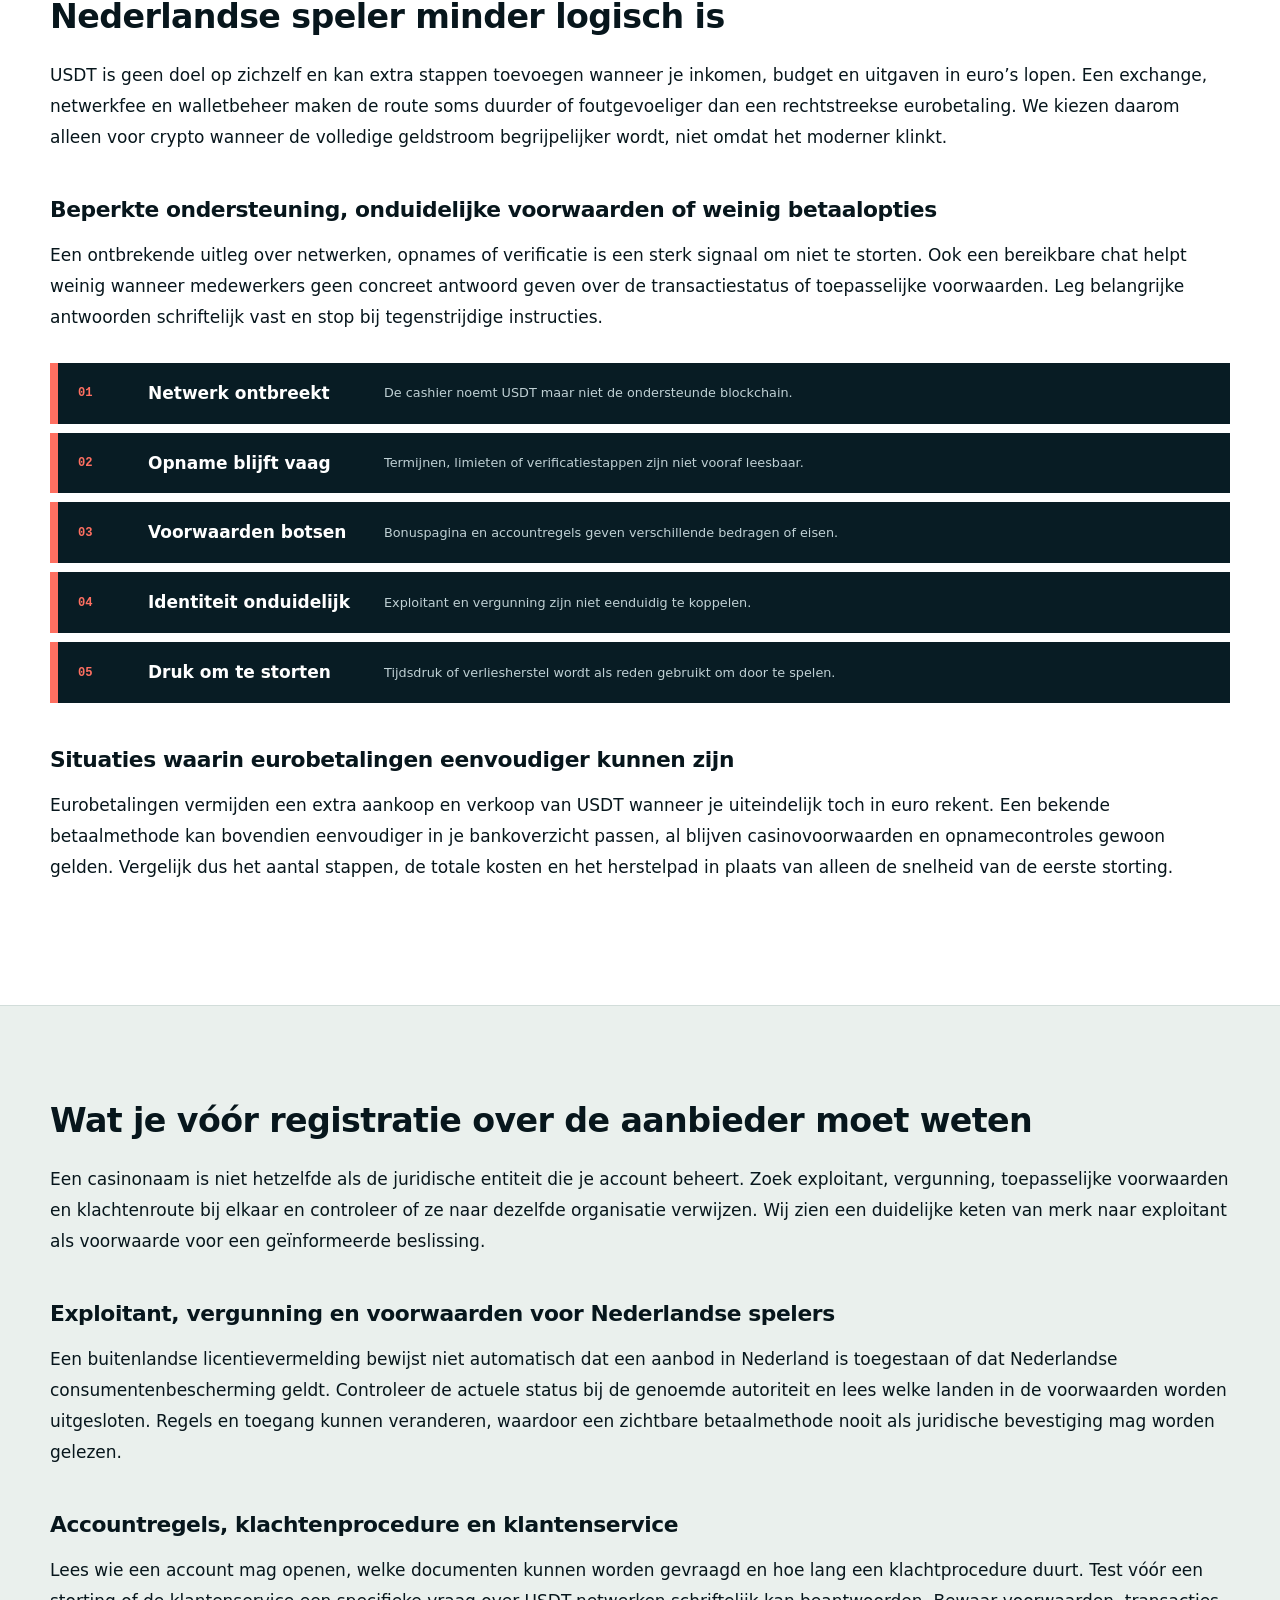
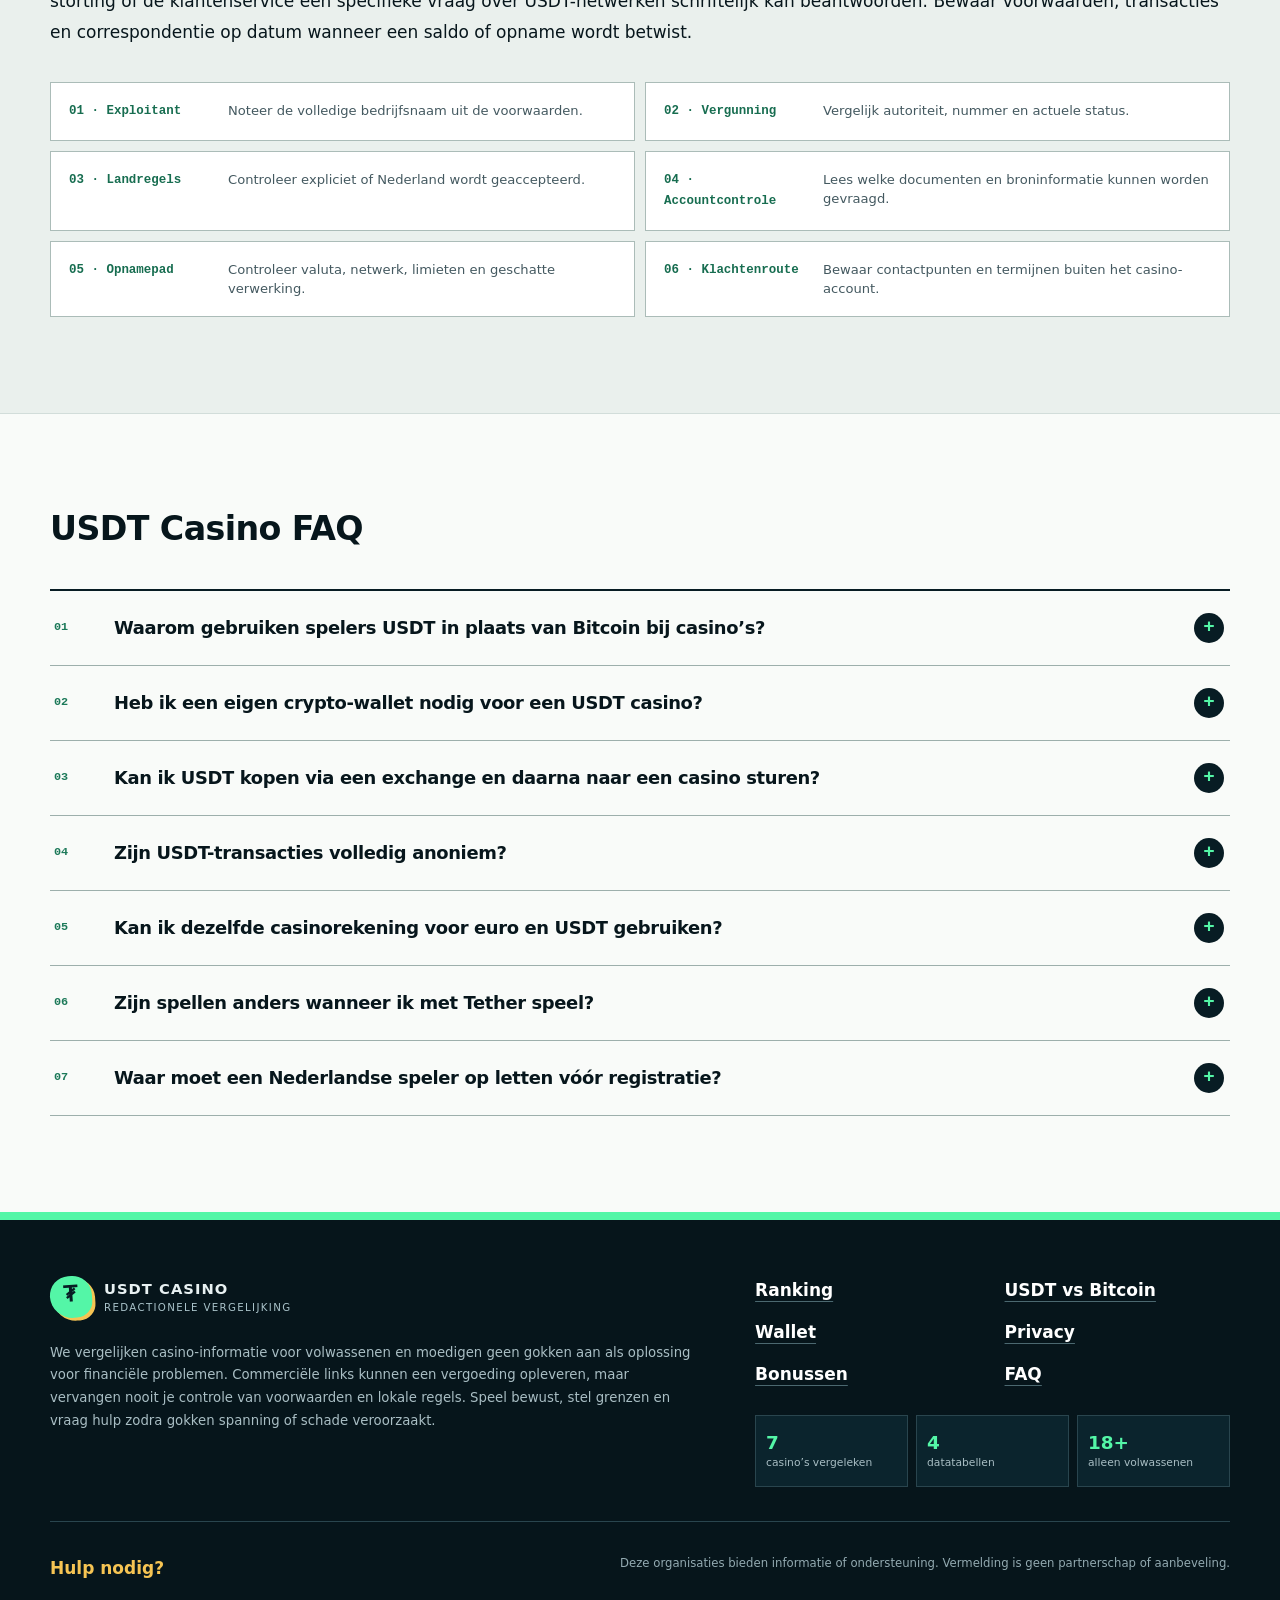
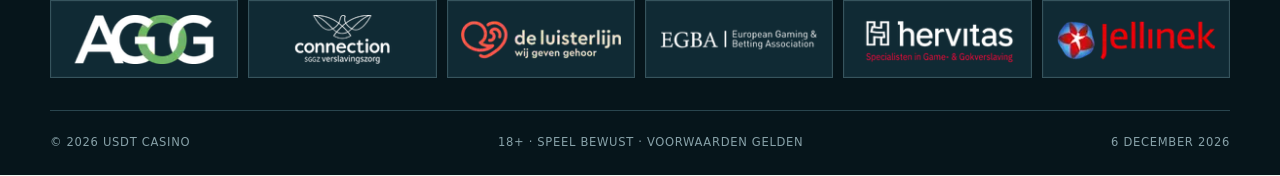
==== commit 7d3b843a: "commit-pl" ====
--- a/index.html
+++ b/index.html
@@ -15,6 +15,8 @@
   <meta property="article:modified_time" content="2026-09-21">
   <meta name="theme-color" content="#081c24">
   <link rel="canonical" href="https://theusdtcasinos.com/">
+  <link rel="alternate" hreflang="nl-NL" href="https://theusdtcasinos.com/">
+  <link rel="alternate" hreflang="pl-PL" href="https://theusdtcasinos.com/pl/">
   <link rel="manifest" href="/manifest.webmanifest">
   <link rel="icon" type="image/svg+xml" href="/favicon.svg">
   <link rel="stylesheet" href="/styles.css">
@@ -77,6 +79,10 @@
         <a href="#bonussen">Bonussen</a>
         <a href="#faq">FAQ</a>
       </nav>
+      <details class="language-switcher">
+        <summary class="language-current" aria-label="Kies taal"><span class="language-flag language-flag-nl" aria-hidden="true"></span><span>NL</span><span class="language-chevron" aria-hidden="true">⌄</span></summary>
+        <div class="language-menu" role="menu"><a class="language-option is-active" href="/" lang="nl" aria-current="page" role="menuitem"><span class="language-flag language-flag-nl" aria-hidden="true"></span><span>Nederlands</span><small>NL</small></a><a class="language-option" href="/pl/" lang="pl" role="menuitem"><span class="language-flag language-flag-pl" aria-hidden="true"></span><span>Polski</span><small>PL</small></a></div>
+      </details>
     </div>
   </header>
 
--- a/styles.css
+++ b/styles.css
@@ -57,6 +57,18 @@
 .primary-nav a { position: relative; color: #e8f2f3; font-size: .88rem; font-weight: 750; text-decoration: none; }
 .primary-nav a::after { content: ""; position: absolute; left: 0; right: 100%; bottom: -7px; height: 3px; background: var(--mint); transition: right .2s ease; }
 .primary-nav a:hover::after, .primary-nav a:focus-visible::after { right: 0; }
+.language-switcher { position: relative; z-index: 120; flex: 0 0 auto; }
+.language-current { display: inline-flex; align-items: center; gap: 8px; min-height: 42px; padding: 8px 11px; color: #fff; background: rgba(255,255,255,.08); border: 1px solid #466069; border-radius: 999px; cursor: pointer; font: inherit; font-size: .78rem; font-weight: 850; list-style: none; }
+.language-current::-webkit-details-marker { display: none; }
+.language-current:hover, .language-switcher[open] .language-current { border-color: var(--mint); background: rgba(255,255,255,.14); }
+.language-chevron { color: #b9d4d8; font-size: 1rem; line-height: 1; }
+.language-menu { position: absolute; top: calc(100% + 8px); right: 0; display: grid; min-width: 184px; padding: 5px; background: #fff; border: 1px solid #b8c8c5; box-shadow: 8px 8px 0 #16323a; }
+.language-option { display: grid; grid-template-columns: 24px 1fr auto; align-items: center; gap: 8px; min-height: 40px; padding: 8px 9px; color: var(--ink); text-decoration: none; font-size: .82rem; font-weight: 800; }
+.language-option:hover, .language-option.is-active { background: var(--mint-soft); }
+.language-option small { color: #557078; font-size: .68rem; letter-spacing: .08em; }
+.language-flag { display: inline-block; width: 22px; height: 15px; border: 1px solid rgba(8,28,36,.28); border-radius: 2px; box-shadow: 0 1px 2px rgba(0,0,0,.16); }
+.language-flag-nl { background: linear-gradient(to bottom, #ae1c28 0 33.33%, #fff 33.33% 66.66%, #21468b 66.66%); }
+.language-flag-pl { background: linear-gradient(to bottom, #fff 0 50%, #dc143c 50%); }
 .menu-toggle { display: none; border: 1px solid #466069; background: transparent; color: #fff; min-height: 44px; padding: 0 13px; font: inherit; font-weight: 800; }
 .menu-toggle i { width: 19px; height: 12px; margin-left: 9px; display: inline-block; border-block: 2px solid currentColor; }
 
@@ -241,6 +253,7 @@
 .support-logos { display: grid; grid-template-columns: repeat(6, 1fr); gap: 10px; }
 .support-logos a { height: 78px; display: grid; place-items: center; padding: 13px; background: #102a34; border: 1px solid #36545d; box-shadow: inset 0 0 0 1px rgba(255,255,255,.025); }
 .support-logos img { width: 100%; height: 100%; object-fit: contain; filter: saturate(1.08) contrast(1.08); }
+.support-logos--pl { grid-template-columns: repeat(4, 1fr); }
 .footer-bottom { display: flex; justify-content: space-between; gap: 22px; padding-block: 22px; color: #87a1a8; font-size: .72rem; text-transform: uppercase; letter-spacing: .06em; }
 
 .catfish { position: fixed; left: 50%; bottom: 14px; z-index: 90; width: min(calc(100% - 28px), 1120px); display: grid; grid-template-columns: 48px 1fr auto 38px; gap: 16px; align-items: center; padding: 14px 16px; color: #fff; background: rgba(8, 28, 36, .98); border: 1px solid #44636a; box-shadow: 0 12px 48px rgba(0,0,0,.35); opacity: 0; visibility: hidden; pointer-events: none; transform: translate(-50%, calc(100% + 44px)); transition: opacity .45s ease, transform .55s cubic-bezier(.2,.8,.2,1), visibility 0s linear .55s; }
@@ -267,6 +280,7 @@
   .list-signals li:nth-child(4) { border-left: 0; border-top: 1px solid #7eb59e; }
   .list-signals li:nth-child(5) { border-top: 1px solid #7eb59e; }
   .support-logos { grid-template-columns: repeat(3, 1fr); }
+  .support-logos--pl { grid-template-columns: repeat(2, 1fr); }
 }
 
 @media (max-width: 780px) {
@@ -278,6 +292,7 @@
   .primary-nav { position: absolute; top: 64px; left: 0; right: 0; display: none; padding: 20px; background: var(--navy); border-top: 1px solid #38535c; box-shadow: 0 18px 30px rgba(0,0,0,.2); }
   .primary-nav.open { display: grid; }
   .primary-nav a { min-height: 44px; display: flex; align-items: center; border-bottom: 1px solid #29464f; }
+  .language-switcher { margin-left: auto; }
   .hero-grid { grid-template-columns: 1fr; min-height: 0; padding-block: 58px 74px; }
   h1 { font-size: clamp(1.95rem, 7.6vw, 2.7rem); }
   h2 { font-size: clamp(1.6rem, 6.2vw, 2.15rem); }
@@ -320,6 +335,7 @@
   .faq-list summary { grid-template-columns: 34px 1fr 30px; }
   .faq-list details p { margin-inline: 38px 4px; }
   .support-logos { grid-template-columns: 1fr 1fr; }
+  .support-logos--pl { grid-template-columns: 1fr 1fr; }
   .footer-facts { grid-template-columns: 1fr; }
   .footer-bottom { line-height: 1.6; }
   .catfish-copy b { font-size: .76rem; }
